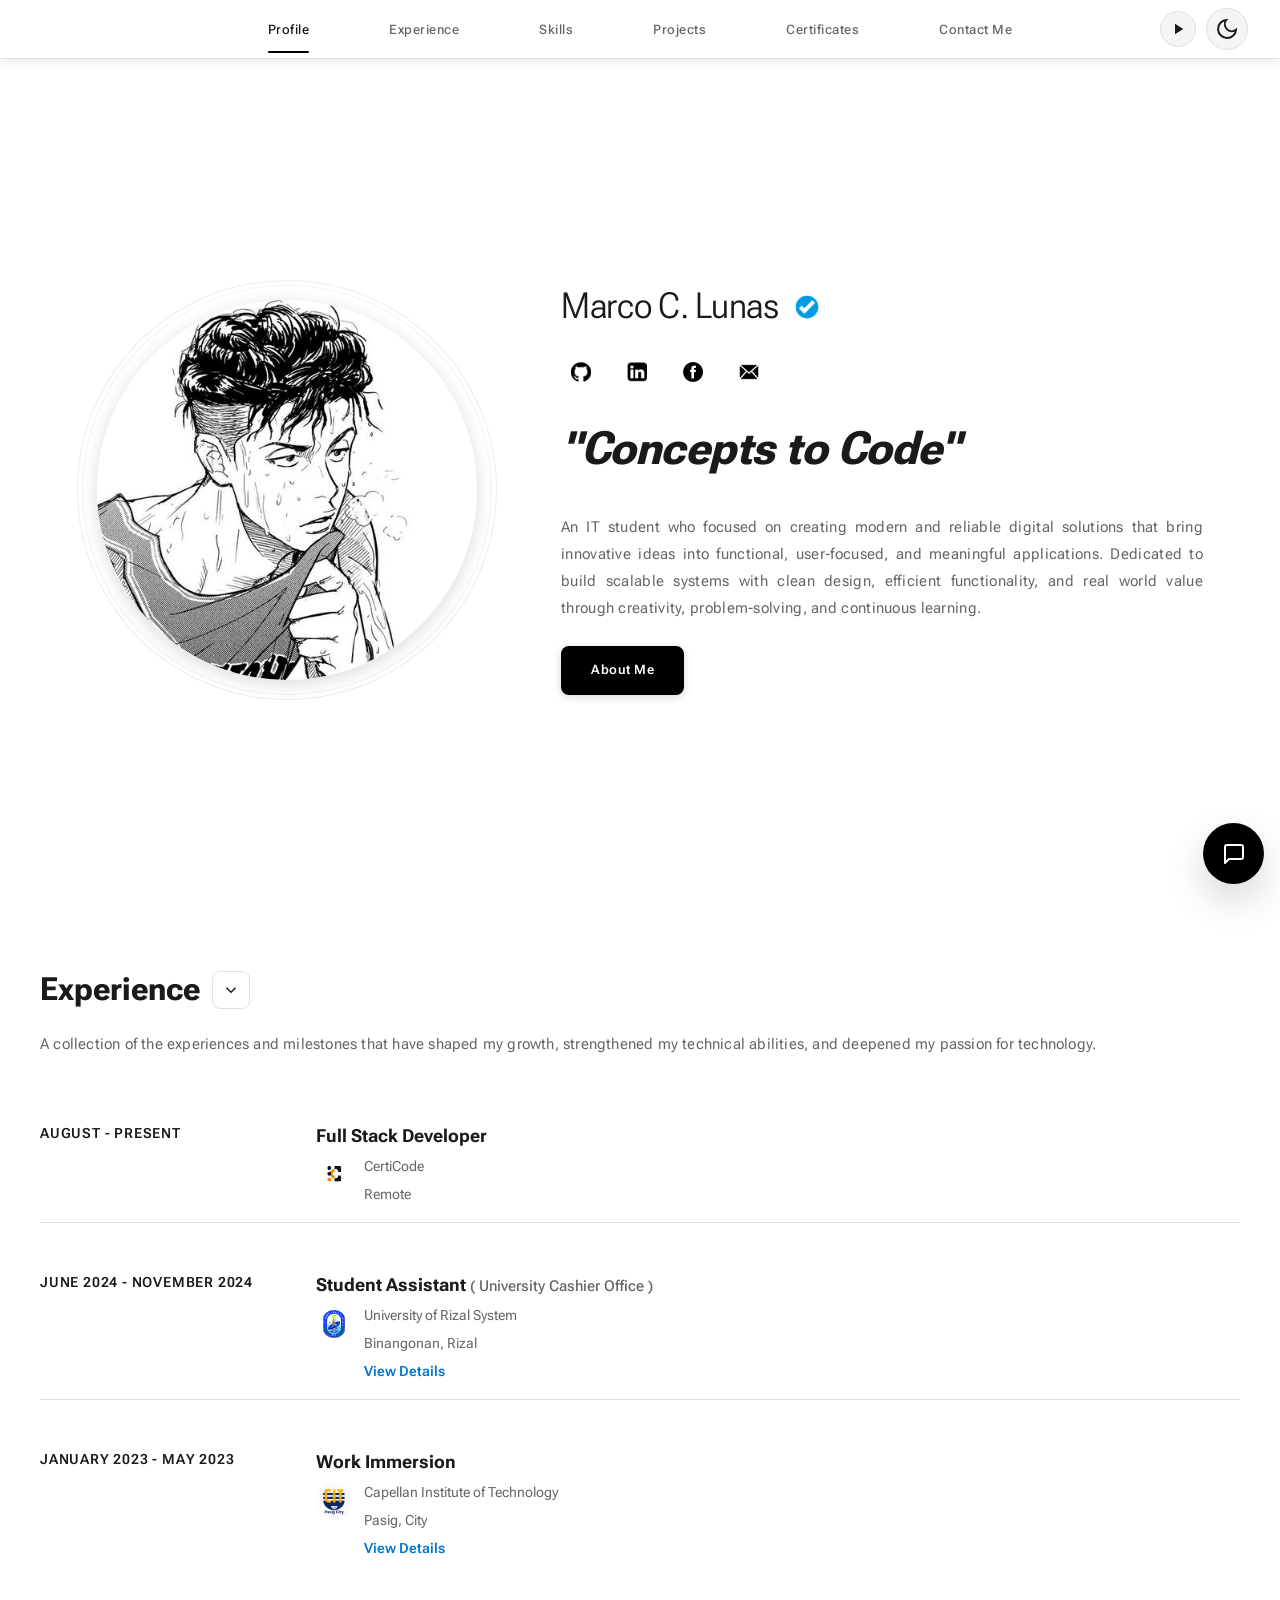
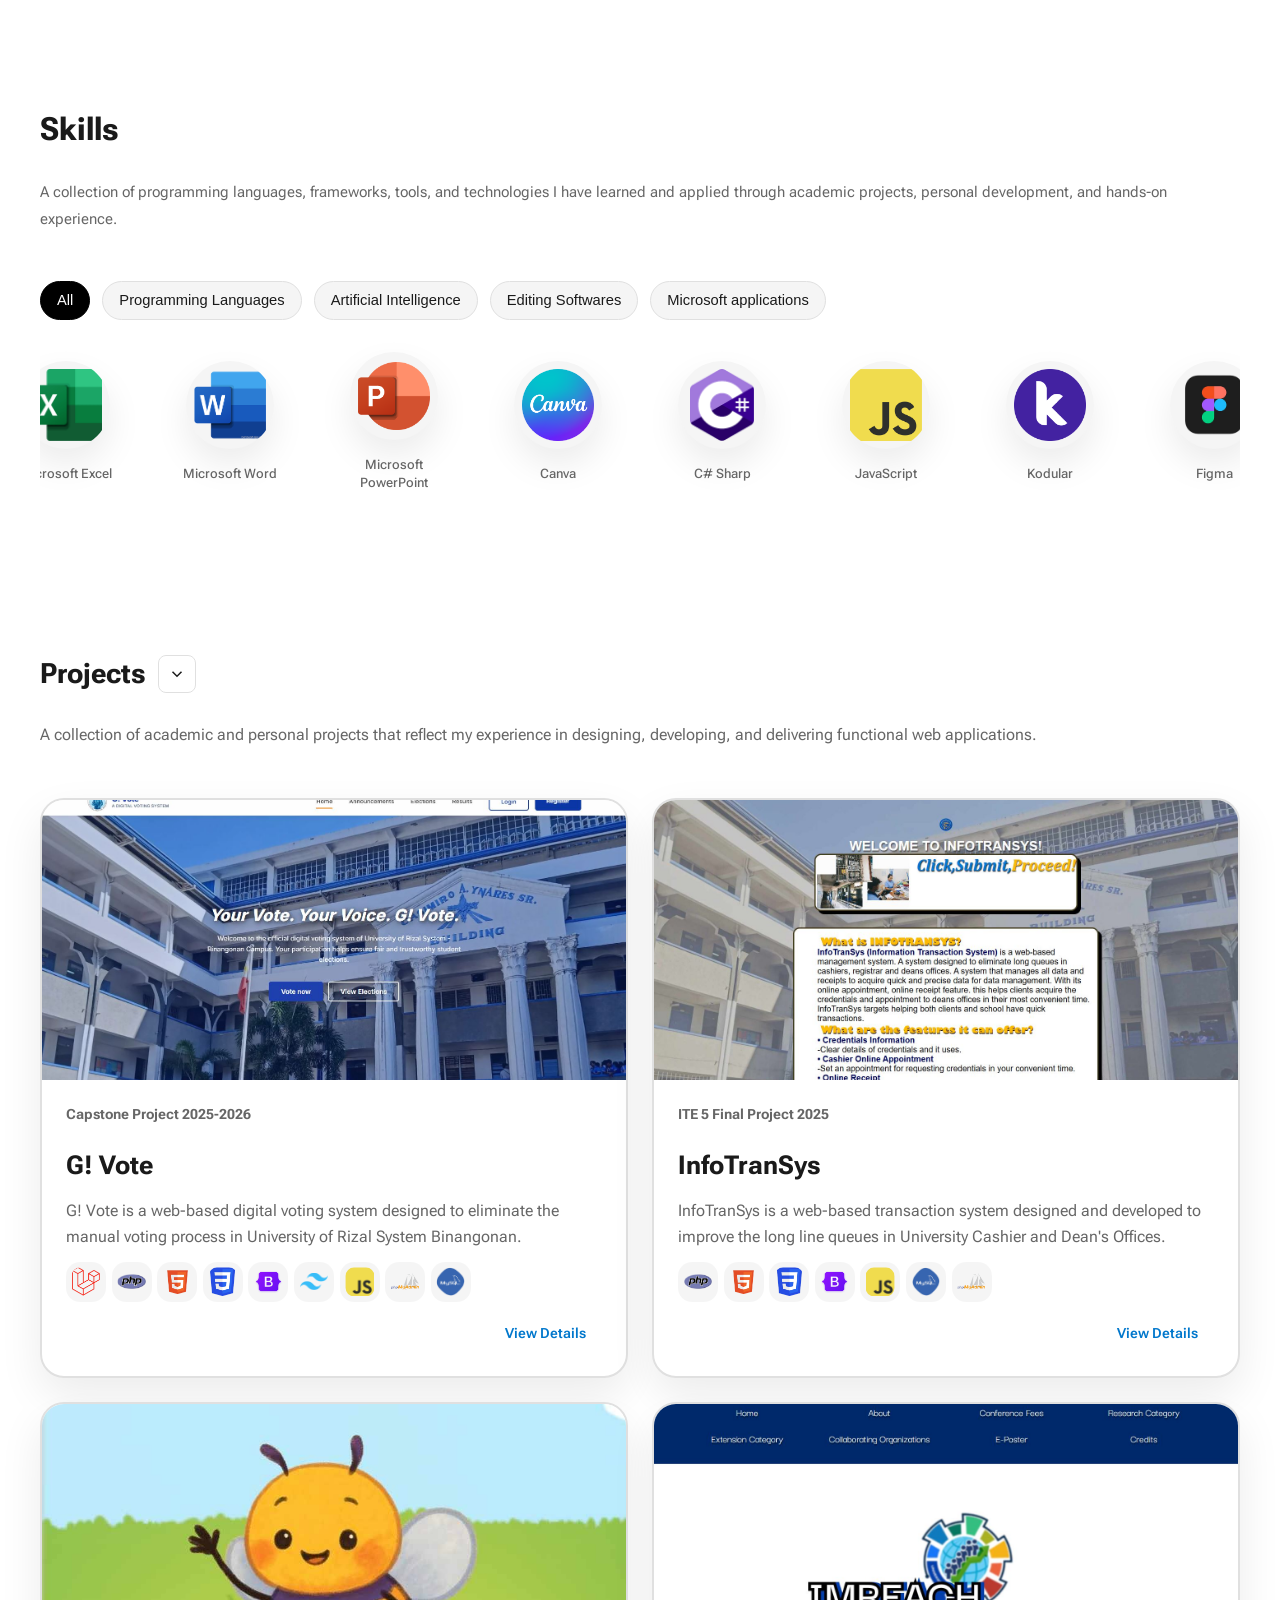
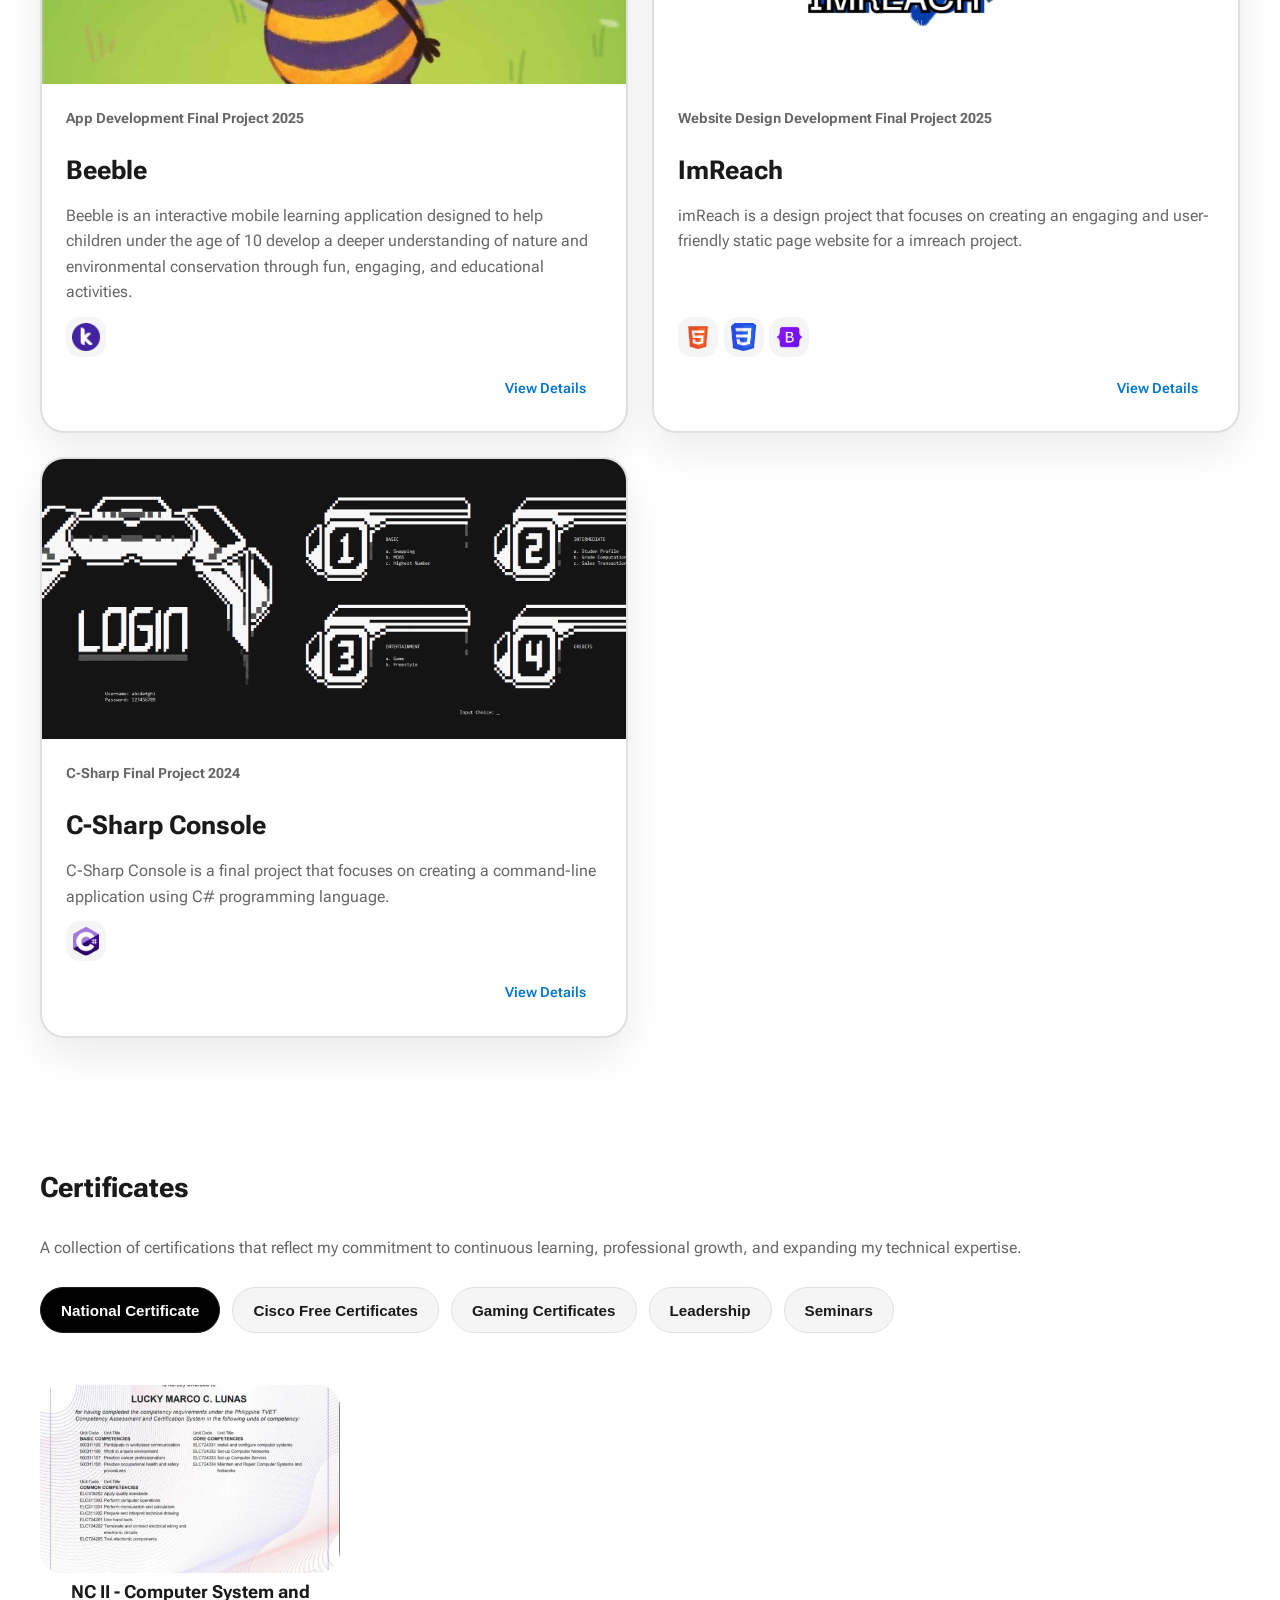
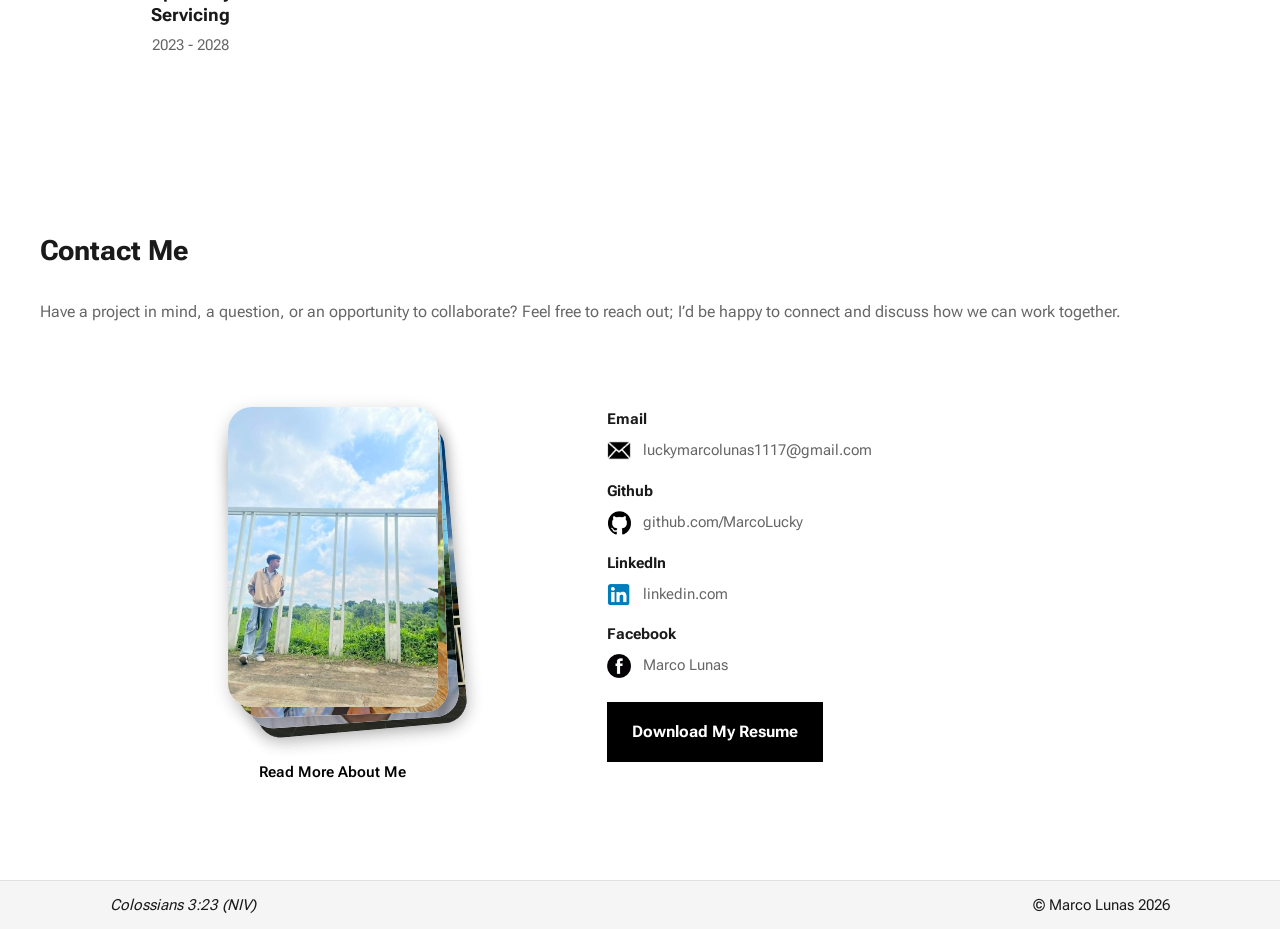
==== index.html @ a80adc3e "Merge branch 'main' of https://github.com/MarcoLucky/Marco_Portfolio "Chore Added CertiCode to Exper" ====
<!DOCTYPE html>
<html lang="en">
<head>
    <meta charset="UTF-8">
    <meta name="viewport" content="width=device-width, initial-scale=1.0">
    <title>Lucky Marco C. Lunas - Portfolio</title>
    <link rel="icon" href="images/picture.jpg">
    <link rel="preconnect" href="https://fonts.googleapis.com">
    <link rel="preconnect" href="https://fonts.gstatic.com" crossorigin>
    <link href="https://fonts.googleapis.com/css2?family=Roboto+Flex:opsz,wght@8..144,100;8..144,300;8..144,400;8..144,500;8..144,600;8..144,700&display=swap" rel="stylesheet">
    <link rel="stylesheet" href="css/style.css">
    <link rel="stylesheet" href="css/chatbot.css">
</head>
<body class="home-page">
    <!-- Header with Navigation -->
    <header class="header">
        <nav class="navbar">
            <div class="nav-wrapper">
                <button class="nav-toggle" type="button" aria-label="Toggle navigation" aria-expanded="false">
                    <span></span>
                    <span></span>
                    <span></span>
                </button>
                <ul class="nav-menu">
                    <li><a href="#profile" class="nav-link active">Profile</a></li>
                    <li><a href="#experience" class="nav-link">Experience</a></li>
                    <li><a href="#skills" class="nav-link">Skills</a></li>
                    <li><a href="#projects" class="nav-link">Projects</a></li>
                    <li><a href="#certificates" class="nav-link">Certificates</a></li>
                    <li><a href="#contact" class="nav-link">Contact Me</a></li>
                </ul>
                <button class="theme-toggle" type="button" aria-label="Toggle dark mode">
                    <span class="theme-icon moon-icon" aria-hidden="true">
                        <svg xmlns="http://www.w3.org/2000/svg" viewBox="0 0 24 24" fill="none" stroke="currentColor" stroke-width="2">
                            <path d="M21 12.79A9 9 0 1 1 11.21 3 7 7 0 0 0 21 12.79z"></path>
                        </svg>
                    </span>
                    <span class="theme-icon sun-icon" aria-hidden="true">
                        <svg xmlns="http://www.w3.org/2000/svg" viewBox="0 0 24 24" fill="none" stroke="currentColor" stroke-width="2">
                            <circle cx="12" cy="12" r="5"></circle>
                            <path d="M12 2v2"></path>
                            <path d="M12 20v2"></path>
                            <path d="M4.93 4.93l1.41 1.41"></path>
                            <path d="M17.66 17.66l1.41 1.41"></path>
                            <path d="M2 12h2"></path>
                            <path d="M20 12h2"></path>
                            <path d="M4.93 19.07l1.41-1.41"></path>
                            <path d="M17.66 6.34l1.41-1.41"></path>
                        </svg>
                    </span>
                </button>
            </div>
        </nav>
    </header>

    <!-- Main Content -->
    <main>
        <!-- Profile Section -->
        <section id="profile" class="profile-section active">
            <div class="profile-container">
                <!-- Profile Image -->
                <div class="profile-image-wrapper">
                    <img src="images/picture.jpg" alt="Lucky Marco C. Lunas" class="profile-image" loading="eager"
                         data-default="images/picture.jpg"
                         data-hover="images/picture_bnw.webp"
                         data-dark-default="images/dark_mode_picture1.jpg"
                         data-dark-hover="images/picture3.webp"
                         data-tooltip="picture_bnw.webp">
                </div>
                

                <!-- Profile Info -->
                <div class="profile-info">
                    <!-- Name with Badge -->
                    <div class="name-badge-wrapper">
                        <h1 class="profile-name">Marco C. Lunas</h1>
                        <img src="images/check_mark.png" alt="Verified" class="verified-badge">
                    </div>

                    <!-- Social Media Icons -->
                    <div class="social-links">
                        <a href="https://github.com/MarcoLucky" class="social-icon" title="GitHub">
                            <img src="images/Github.png" alt="GitHub" loading="lazy">
                        </a>
                        <a href="https://linkedin.com" class="social-icon" title="LinkedIn">
                            <img src="images/linked_in.png" alt="LinkedIn" loading="lazy">
                        </a>
                
                        <a href="https://www.facebook.com/lucky.lunas.3/" class="social-icon" title="Facebook">
                            <img src="images/facebook.png" alt="Facebook" loading="lazy">
                        </a>
                        <a href="https://mail.google.com/mail/?view=cm&fs=1&to=luckymarcolunas1117@gmail.com" target="_blank" rel="noopener noreferrer" class="social-icon" title="Email">
                            <img src="images/email.png" alt="Email" loading="lazy">
                        </a>
                    </div>

                    <!-- Tagline -->
                    <h2 class="profile-tagline">"Concepts to Code"</h2>

                    <!-- Bio -->
                    <p class="profile-bio">
                        An IT student who focused on creating modern and reliable digital solutions that bring innovative ideas into functional, user-focused, and meaningful applications. Dedicated to build scalable systems with clean design, efficient functionality, and real world value through creativity, problem-solving, and continuous learning.
                    </p>

                    <!-- About Me Button -->
                    <a href="#contact" class="resume-btn">About Me</a>
                </div>

                
            </div>
        </section>

        <!-- Experience Section -->
        <section id="experience" class="experience-section">
            <div class="section-container experience-container">
                <div class="experience-header">
                    <div style="display:flex;align-items:center;gap:12px;">
                        <h2 id="sectionTitle">Experience</h2>
                        <!-- Section switch dropdown (icon only) -->
                        <div class="section-switch">
                            <button id="sectionSwitchBtn" class="switch-button" aria-expanded="false" aria-haspopup="true" aria-controls="sectionSwitchMenu" aria-label="Switch section">
                                <svg class="switch-icon" width="18" height="18" viewBox="0 0 24 24" fill="none" stroke="currentColor" stroke-width="2" aria-hidden="true"><path d="M6 9l6 6 6-6"></path></svg>
                            </button>
                            <ul id="sectionSwitchMenu" class="switch-menu hidden" role="menu">
                                <li class="switch-option" role="menuitem" data-target="experience">Experience</li>
                               
                                <li class="switch-option" role="menuitem" data-target="education">Education</li>
                                 <li class="switch-option" role="menuitem" data-target="events">Events</li>
                            </ul>
                        </div>
                    </div>
                    <p id="sectionDescription">A collection of the experiences and milestones that have shaped my growth, strengthened my technical abilities, and deepened my passion for technology.</p>
                </div>

                <div class="experience-items">
                    <div class="experience-item">
                        <p class="experience-date">August - Present</p>
                        <div class="experience-details">
                            <h3 class="experience-role">Full Stack Developer</h3>
                                <div class="company-block">
                                    <img src="images/certicode.jpg" alt="University of Rizal System logo" class="experience-logo" loading="lazy">
                                    <div class="company-and-meta">
                                        <p class="experience-company">CertiCode</p>
                                        <div class="experience-meta-row">
                                            <p class="experience-location">Remote</p>
                                           
                                        </div>
                                    </div>
                                </div>
                        </div>
                    </div>

                    <div class="experience-item">
                        <p class="experience-date">June 2024 - November 2024</p>
                        <div class="experience-details">
                            <h3 class="experience-role">Student Assistant <span>( University Cashier Office )</span></h3>
                                <div class="company-block">
                                    <img src="images/urs.png" alt="University of Rizal System logo" class="experience-logo" loading="lazy">
                                    <div class="company-and-meta">
                                        <p class="experience-company">University of Rizal System</p>
                                        <div class="experience-meta-row">
                                            <p class="experience-location">Binangonan, Rizal</p>
                                            <a href="experience/experience-cashier.html" class="experience-action">View Details</a>
                                        </div>
                                    </div>
                                </div>
                        </div>
                    </div>

                    <div class="experience-item">
                        <p class="experience-date">January 2023 - May 2023</p>
                        <div class="experience-details">
                            <h3 class="experience-role">Work Immersion</h3>
                                <div class="company-block">
                                    <img src="images/capellan.png" alt="Capellan Institute of Technology logo" class="experience-logo" loading="lazy">
                                    <div class="company-and-meta">
                                        <p class="experience-company">Capellan Institute of Technology</p>
                                        <div class="experience-meta-row">
                                            <p class="experience-location">Pasig, City</p>
                                            <a href="experience/work_immersion.html" class="experience-action">View Details</a>
                                        </div>
                                    </div>
                                </div>
                        </div>
                    </div>
                </div>

                <!-- Events view (hidden by default) -->
                <div class="events-items hidden">
                    <div class="experience-item">
                        <p class="experience-date">June 2026</p>
                        <div class="experience-details">
                            <h3 class="experience-role">Startup QC Student Competition</h3>
                            <div class="company-block">
                                <img src="images/Events/Startup_QC/1.jfif" alt="Startup QC event" class="event-badge" loading="lazy">
                                <div class="company-and-meta">
                                    <p class="experience-company">Startup QC</p>
                                    <div class="experience-meta-row">
                                        <p class="experience-location">Quezon City</p>
                                        <a href="my_events/startup-qc.html" class="experience-action">View Details</a>
                                    </div>
                                </div>
                            </div>
                        </div>
                    </div>

                    <div class="experience-item">
                        <p class="experience-date">July 2026</p>
                        <div class="experience-details">
                            <h3 class="experience-role">eGov Ph Hackathon</h3>
                            <div class="company-block">
                                <img src="images/Events/Egov_Hackathon/1.jfif" alt="Egov Hackathon event" class="event-badge" loading="lazy">
                                <div class="company-and-meta">
                                    <p class="experience-company">eGov Ph & DICT</p>
                                    <div class="experience-meta-row">
                                        <p class="experience-location">Taguig City</p>
                                        <a href="my_events/egov-hackathon.html" class="experience-action">View Details</a>
                                    </div>
                                </div>
                            </div>
                        </div>
                    </div>
                </div>

                <!-- Education view (hidden by default) -->
                <div class="education-items hidden">
                    <div class="education-item">
                        <p class="education-date">2023 - PRESENT</p>
                        <div class="education-details">
                            <h3 class="education-degree">Bachelor of Science in Information Technology</h3>
                            <div class="company-block">
                                <img src="images/urs.png" alt="University of Rizal System logo" class="experience-logo" loading="lazy">
                                <div class="company-and-meta">
                                    <p class="education-school">University of Rizal System</p>
                                    <p class="education-location">Binangonan, Rizal</p>
                                </div>
                            </div>
                        </div>
                    </div>

                    <div class="education-item">
                        <p class="education-date">2020 - 2023</p>
                        <div class="education-details">
                            <h3 class="education-degree">Technical Vocational and Livelihood (ICT)</h3>
                            <div class="company-block">
                                <img src="images/san_lorenzo.png" alt="San Lorenzo Ruiz Senior High School logo" class="experience-logo" loading="lazy">
                                <div class="company-and-meta">
                                    <p class="education-school">San Lorenzo Ruiz Senior High School</p>
                                    <p class="education-location">Pasig, City</p>
                                </div>
                            </div>
                        </div>
                    </div>
                </div>
            </div>
        </section>

        <!-- Skills Section -->
        <section id="skills" class="skills-section">
            <div class="section-container">
                <div class="skills-header">
                    <h2>Skills</h2>
                    <p>A collection of programming languages, frameworks, tools, and technologies I have learned and applied through academic projects, personal development, and hands-on experience.</p>
                </div>

                <div class="skills-filter" role="toolbar" aria-label="Filter skills">
                    <button type="button" class="skill-filter-btn active" data-category="all">All</button>
                    <button type="button" class="skill-filter-btn" data-category="programming-languages">Programming Languages</button>
                    <button type="button" class="skill-filter-btn" data-category="artificial-intelligence">Artificial Intelligence</button>
                    <button type="button" class="skill-filter-btn" data-category="editing-softwares">Editing Softwares</button>
                    <button type="button" class="skill-filter-btn" data-category="microsoft-applications">Microsoft applications</button>
                </div>

                <div class="skills-carousel">
                    <div class="skills-track">
                        <div class="skills-grid">
                            <div class="skill-item" data-category="programming-languages">
                                <div class="skill-icon">
                                    <img src="images/skills/csharp.png" alt="C#" loading="lazy">
                                </div>
                                <p class="skill-name">C# Sharp</p>
                            </div>

                            <div class="skill-item" data-category="programming-languages">
                                <div class="skill-icon">
                                    <img src="images/skills/javascript.png" alt="JavaScript" loading="lazy">
                                </div>
                                <p class="skill-name">JavaScript</p>
                            </div>

                            <div class="skill-item" data-category="programming-languages">
                                <div class="skill-icon">
                                    <img src="images/skills/kodular.png" alt="Kodular" loading="lazy">
                                </div>
                                <p class="skill-name">Kodular</p>
                            </div>

                            <div class="skill-item" data-category="editing-softwares">
                                <div class="skill-icon">
                                    <img src="images/skills/figma.png" alt="Figma" loading="lazy">
                                </div>
                                <p class="skill-name">Figma</p>
                            </div>

                            <div class="skill-item" data-category="programming-languages">
                                <div class="skill-icon">
                                    <img src="images/skills/css.png" alt="CSS" loading="lazy">
                                </div>
                                <p class="skill-name">CSS</p>
                            </div>

                            <div class="skill-item" data-category="programming-languages">
                                <div class="skill-icon">
                                    <img src="images/skills/html.png" alt="HTML" loading="lazy">
                                </div>
                                <p class="skill-name">HTML</p>
                            </div>

                            <div class="skill-item" data-category="editing-softwares">
                                <div class="skill-icon">
                                    <img src="images/skills/DaVinci_Resolve.png" alt="DaVinci Resolve" loading="lazy">
                                </div>
                                <p class="skill-name">DaVinci Resolve</p>
                            </div>

                            <div class="skill-item" data-category="editing-softwares">
                                <div class="skill-icon">
                                    <img src="images/skills/alightmotion.png" alt="Alight Motion" loading="lazy">
                                </div>
                                <p class="skill-name">Alight Motion</p>
                            </div>

                            <div class="skill-item" data-category="programming-languages">
                                <div class="skill-icon">
                                    <img src="images/skills/laravel.png" alt="Laravel" loading="lazy">
                                </div>
                                <p class="skill-name">Laravel</p>
                            </div>

                            <div class="skill-item" data-category="programming-languages">
                                <div class="skill-icon">
                                    <img src="images/skills/MIT_App_Inventor.png" alt="MIT App Inventor" loading="lazy">
                                </div>
                                <p class="skill-name">MIT App Inventor</p>
                            </div>

                            <div class="skill-item" data-category="editing-softwares">
                                <div class="skill-icon">
                                    <img src="images/skills/capcut.png" alt="CapCut" loading="lazy">
                                </div>
                                <p class="skill-name">CapCut</p>
                            </div>
                            <div class="skill-item" data-category="programming-languages">
                                <div class="skill-icon">
                                    <img src="images/skills/php.png" alt="PHP" loading="lazy">
                                </div>
                                <p class="skill-name">PHP</p>
                            </div>
                            <div class="skill-item" data-category="programming-languages">
                                <div class="skill-icon">
                                    <img src="images/skills/php_my_admin.png" alt="phpMyAdmin" loading="lazy">
                                </div>
                                <p class="skill-name">phpMyAdmin</p>
                            </div>
                            <div class="skill-item" data-category="programming-languages">
                                <div class="skill-icon">
                                    <img src="images/skills/mysql.png" alt="MySql" loading="lazy">
                                </div>
                                <p class="skill-name">MySql</p>
                            </div>
                            <div class="skill-item" data-category="programming-languages">
                                <div class="skill-icon">
                                    <img src="images/skills/tailwind.webp" alt="Tailwind CSS" loading="lazy">
                                </div>
                                <p class="skill-name">Tailwind CSS</p>
                            </div>
                            <div class="skill-item" data-category="programming-languages">
                                <div class="skill-icon">
                                    <img src="images/skills/bootstrap.png" alt="Bootstrap" loading="lazy">
                                </div>
                                <p class="skill-name">Bootstrap</p>
                            </div>
                            <div class="skill-item" data-category="artificial-intelligence">
                                <div class="skill-icon">
                                    <img src="images/skills/claude.png" alt="Claude AI" loading="lazy">
                                </div>
                                <p class="skill-name">Claude Ai</p>
                            </div>
                            <div class="skill-item" data-category="artificial-intelligence">
                                <div class="skill-icon">
                                    <img src="images/skills/gpt.webp" alt="GPT AI" loading="lazy">
                                </div>
                                <p class="skill-name">GPT Ai</p>
                            </div>
                            <div class="skill-item" data-category="artificial-intelligence">
                                <div class="skill-icon">
                                    <img src="images/skills/gemini.png" alt="Gemini AI" loading="lazy">
                                </div>
                                <p class="skill-name">Gemini Ai</p>
                            </div>
                            <div class="skill-item" data-category="microsoft-applications">
                                <div class="skill-icon">
                                    <img src="images/skills/excel.webp" alt="Microsoft Excel" loading="lazy">
                                </div>
                                <p class="skill-name">Microsoft Excel</p>
                            </div>
                            <div class="skill-item" data-category="microsoft-applications">
                                <div class="skill-icon">
                                    <img src="images/skills/word.webp" alt="Microsoft Word" loading="lazy">
                                </div>
                                <p class="skill-name">Microsoft Word</p>
                            </div>
                            <div class="skill-item" data-category="microsoft-applications">
                                <div class="skill-icon">
                                    <img src="images/skills/ppt.webp" alt="Microsoft PowerPoint" loading="lazy">
                                </div>
                                <p class="skill-name">Microsoft PowerPoint</p>
                            </div>
                            <div class="skill-item" data-category="editing-softwares">
                                <div class="skill-icon">
                                    <img src="images/skills/canva.png" alt="Canva" loading="lazy">
                                </div>
                                <p class="skill-name">Canva</p>
                            </div>
                        </div>
                    </div>
                </div>
            </div>

            
        </section>

        <!-- Projects Section -->
        <section id="projects" class="projects-section">
            <div class="section-container">
                <div class="projects-header">
                    <div style="display:flex; align-items:baseline; gap:12px;">
                        <h2 id="projectsSectionTitle">Projects</h2>
                        <div class="section-switch">
                            <button id="projectsSectionSwitchBtn" class="switch-button" aria-expanded="false" aria-haspopup="true" aria-controls="projectsSectionSwitchMenu" aria-label="Switch view">
                                <svg class="switch-icon" width="18" height="18" viewBox="0 0 24 24" fill="none" stroke="currentColor" stroke-width="2" aria-hidden="true"><path d="M6 9l6 6 6-6"></path></svg>
                            </button>
                            <ul id="projectsSectionSwitchMenu" class="switch-menu hidden" role="menu">
                                <li class="switch-option" role="menuitem" data-target="projects">Projects</li>
                                <li class="switch-option" role="menuitem" data-target="uiux">UI/UX Designs</li>
                            </ul>
                        </div>
                    </div>
                    <p id="projectsSectionDescription" class="projects-intro">A collection of academic and personal projects that reflect my experience in designing, developing, and delivering functional web applications.</p>
                </div>
                <div class="projects-grid">
                    <article class="project-card">
                        <div class="project-card__image">
                            <img src="images/gvote/Home.JPG" alt="G! Vote project screenshot" loading="lazy">
                        </div>
                        <div class="project-card__body">
                            <div class="project-card__meta">
                                <span class="project-badge">Capstone Project 2025-2026</span>
                            </div>
                            <h3>G! Vote</h3>
                            <p>G! Vote is a web-based digital voting system designed to eliminate the manual voting process in University of Rizal System Binangonan.</p>
                            <div class="project-card__icons">
                                <img src="images/skills/laravel.png" alt="Laravel" loading="lazy">
                                <img src="images/skills/php.png" alt="PHP" loading="lazy">
                                <img src="images/skills/html.png" alt="HTML" loading="lazy">
                                <img src="images/skills/css.png" alt="CSS" loading="lazy">
                                <img src="images/skills/bootstrap.png" alt="Bootstrap" loading="lazy">
                                <img src="images/skills/tailwind.webp" alt="Tailwind" loading="lazy">
                                <img src="images/skills/javascript.png" alt="JavaScript" loading="lazy">
                                <img src="images/skills/php_my_admin.png" alt="phpMyAdmin" loading="lazy">
                                  <img src="images/skills/mysql.png" alt="MySql" loading="lazy">
                            </div>
                            <a class="project-action" href="projects/gvote.html">View Details</a>
                        </div>
                    </article>
                    <article class="project-card">
                        <div class="project-card__image">
                            <img src="images/infotransys/UI.JPG" alt="InfoTranSys project screenshot" loading="lazy">
                        </div>
                        <div class="project-card__body">
                            <div class="project-card__meta">
                                <span class="project-badge">ITE 5 Final Project 2025</span>
                            </div>
                            <h3>InfoTranSys</h3>
                            <p>InfoTranSys is a web-based transaction system designed and developed to improve the long line queues in University Cashier and Dean's Offices.</p>
                            <div class="project-card__icons">
                                <img src="images/skills/php.png" alt="PHP" loading="lazy">
                                <img src="images/skills/html.png" alt="HTML" loading="lazy">
                                <img src="images/skills/css.png" alt="CSS" loading="lazy">
                                <img src="images/skills/bootstrap.png" alt="Bootstrap" loading="lazy">
                                <img src="images/skills/javascript.png" alt="JavaScript" loading="lazy">
                                  <img src="images/skills/mysql.png" alt="MySql" loading="lazy">  <img src="images/skills/php_my_admin.png" alt="phpMyAdmin" loading="lazy">
                            </div>
                            <a class="project-action" href="projects/infotransys.html">View Details</a>
                        </div>
                    </article>
                    <article class="project-card">
                        <div class="project-card__image">
                            <img src="images/beeble/1.jpg" alt="Beeble project screenshot" loading="lazy">
                        </div>
                        <div class="project-card__body">
                            <div class="project-card__meta">
                                <span class="project-badge">App Development Final Project 2025</span>
                            </div>
                            <h3>Beeble</h3>
                            <p>Beeble is an interactive mobile learning application designed to help children under the age of 10 develop a deeper understanding of nature and environmental conservation through fun, engaging, and educational activities.</p>
                            <div class="project-card__icons">
                                <img src="images/skills/kodular.png" alt="Kodular" loading="lazy">
                               
                            </div>
                            <a class="project-action" href="projects/beeble.html">View Details</a>
                        </div>
                    </article>
                    <article class="project-card">
                        <div class="project-card__image">
                            <img src="images/imreach/1.JPG" alt="ImReach project screenshot" loading="lazy">
                        </div>
                        <div class="project-card__body">
                            <div class="project-card__meta">
                                <span class="project-badge">Website Design Development Final Project 2025</span>
                            </div>
                            <h3>ImReach</h3>
                            <p>imReach is a design project that focuses on creating an engaging and user-friendly static page website for a imreach project.</p>
                            <div class="project-card__icons">
                                <img src="images/skills/html.png" alt="HTML" loading="lazy">
                                <img src="images/skills/css.png" alt="CSS" loading="lazy">
                                <img src="images/skills/bootstrap.png" alt="Bootstrap" loading="lazy">
                            </div>
                            <a class="project-action" href="projects/imreach.html">View Details</a>
                        </div>
                    </article>
                    <article class="project-card">
                        <div class="project-card__image">
                            <img src="images/c_console/1.png" alt="C-Sharp Console project screenshot" loading="lazy">
                        </div>
                        <div class="project-card__body">
                            <div class="project-card__meta">
                                <span class="project-badge">C-Sharp Final Project 2024</span>
                            </div>
                            <h3>C-Sharp Console</h3>
                            <p>C-Sharp Console is a final project that focuses on creating a command-line application using C# programming language.</p>
                            <div class="project-card__icons">
                                <img src="images/skills/csharp.png" alt="C#" loading="lazy">
                            </div>
                            <a class="project-action" href="projects/csharp-console.html">View Details</a>
                        </div>
                    </article>
                </div>
                <div class="uiux-grid hidden">
                    <article class="project-card">
                        <div class="project-card__image">
                            <img src="images/UIUX/Gvote/1.JPG" alt="Gvote UI/UX design screenshot" loading="lazy">
                        </div>
                        <div class="project-card__body">
                            <div class="project-card__meta">
                                <span class="project-badge">UI/UX Design</span>
                            </div>
                            <h3>Gvote</h3>
                            <p>Gvote is a voting platform UI/UX concept with a modern design, intuitive navigation, and responsive layout for seamless user engagement.</p>
                            <div class="project-card__icons">
                                <img src="images/skills/figma.png" alt="Figma" loading="lazy">
                                
                            </div>
                            <a class="project-action" href="UI/UXdesigns/gvote.html">View Details</a>
                        </div>
                    </article>
                    <article class="project-card">
                        <div class="project-card__image">
                            <img src="images/UIUX/Beeble/1.JPG" alt="Beeble UI/UX design screenshot" loading="lazy">
                        </div>
                        <div class="project-card__body">
                            <div class="project-card__meta">
                                <span class="project-badge">UI/UX Design</span>
                            </div>
                            <h3>Beeble</h3>
                            <p>Beeble is a mobile UI/UX design concept for a learning app that engages children through environmental trivia, playful interactions, and colorful visuals.</p>
                            <div class="project-card__icons">
                                <img src="images/skills/figma.png" alt="Figma" loading="lazy">
                              
                            </div>
                            <a class="project-action" href="UI/UXdesigns/beeble.html">View Details</a>
                        </div>
                    </article>
                    <article class="project-card">
                        <div class="project-card__image">
                            <img src="images/UIUX/Dueit/1.JPG" alt="Due It UI/UX design screenshot" loading="lazy">
                        </div>
                        <div class="project-card__body">
                            <div class="project-card__meta">
                                <span class="project-badge">UI/UX Design</span>
                            </div>
                            <h3>Due It</h3>
                            <p>Due It is a task management UI/UX concept with a clean layout, clear action hierarchy, and user-friendly mobile screens for productivity workflows.</p>
                            <div class="project-card__icons">
                                <img src="images/skills/figma.png" alt="Figma" loading="lazy">
                                
                            </div>
                            <a class="project-action" href="UI/UXdesigns/dueit.html">View Details</a>
                        </div>
                    </article>
                    
                </div>
            </div>
        </section>

        <!-- Certificates Section -->
        <section id="certificates" class="certificates-section">
            <div class="section-container">
                <div class="certificates-header">
                    <div>
                        <h2>Certificates</h2>
                        <p class="section-description">A collection of certifications that reflect my commitment to continuous learning, professional growth, and expanding my technical expertise.</p>
                    </div>
                    <div class="certificates-tabs" role="tablist" aria-label="Certificate categories">
                        <button type="button" class="certificates-tab active" data-category="national">National Certificate</button>
                        <button type="button" class="certificates-tab" data-category="cisco">Cisco Free Certificates</button>
                        <button type="button" class="certificates-tab" data-category="gaming">Gaming Certificates</button>
                        <button type="button" class="certificates-tab" data-category="leadership">Leadership</button>
                        <button type="button" class="certificates-tab" data-category="seminars">Seminars</button>
                    </div>
                </div>

                <div class="certificates-list">
                    <article class="certificate-item" data-category="national">
                        <div class="certificate-item__image">
                            <img src="images/certificates/national%20certificate/CSS.jfif" alt="NC II Computer System and Servicing certificate">
                        </div>
                        <div class="certificate-item__text">
                            <h3>NC II - Computer System and Servicing</h3>
                            <span>2023 - 2028</span>
                        </div>
                    </article>

                    <article class="certificate-item" data-category="cisco">
                        <div class="certificate-item__image certificate-item__image--placeholder">
                            <img src="images/certificates/cisco_free_certificates/1.JPG" alt="Introduction to Cybersecurity certificate">   
                        </div>
                        <div class="certificate-item__text">
                            <h3>Introduction to Cybersecurity</h3>
                            <span>PDF Certificate</span>
                        </div>
                    </article>

                    <article class="certificate-item" data-category="gaming">
                        <div class="certificate-item__image">
                            <img src="images/certificates/GamingCertificates/CODM_Certificate.png" alt="Certificate of achievement for CODM tournament">
                        </div>
                        <div class="certificate-item__text">
                            <h3>Call of Duty Mobile Certificate</h3>
                            <span>Digital Giants Esports Club</span>
                        </div>
                    </article>

                    <article class="certificate-item" data-category="leadership">
                        <div class="certificate-item__image">
                            <img src="images/certificates/Leadership/ITSL_Leadership.JPG" alt="Certificate of Leadership">
                        </div>
                        <div class="certificate-item__text">
                            <h3>ITSL Deputy Officer - Certificate of Leadership</h3>
                            <span>May 8, 2025</span>
                        </div>
                    </article>

                    <article class="certificate-item" data-category="seminars">
                        <div class="certificate-item__image">
                            <img src="images/certificates/seminars/Lucky%20Marco%20C.%20Lunas_ALIVE_Participation_Certificate_page-0001.jpg" alt="ALIVE alumni link-in virtual engagement certificate">
                        </div>
                        <div class="certificate-item__text">
                            <h3>ALIVE: Alumni Link-In Virtual Engagement</h3>
                            <span>March 14, 2025</span>
                        </div>
                    </article>

                    <article class="certificate-item" data-category="seminars">
                        <div class="certificate-item__image">
                            <img src="images/certificates/seminars/Lucky%20Marco%20C.%20Lunas_Code-Smarter_Not-Harder_withBossROD_ITSL2425_Webinar_page-0001.jpg" alt="Code Smarter, Not Harder webinar certificate">
                        </div>
                        <div class="certificate-item__text">
                            <h3>Code Smarter, Not Harder</h3>
                            <span>February 1, 2025</span>
                        </div>
                    </article>

                    <article class="certificate-item" data-category="seminars">
                        <div class="certificate-item__image">
                            <img src="images/certificates/seminars/Lucky%20Marco%20C.%20Lunas_CtrlAltLeadSeminar_ITSLxISSL_Seminar_page-0001.jpg" alt="Ctrl+Alt+Lead seminar certificate">
                        </div>
                        <div class="certificate-item__text">
                            <h3>Ctrl+Alt+Lead Seminar</h3>
                            <span>March 11, 2025</span>
                        </div>
                    </article>

                    <article class="certificate-item" data-category="seminars">
                        <div class="certificate-item__image">
                            <img src="images/certificates/seminars/LUCKY%20MARCO%20C.LUNAS%20Certificate%20of%20Attendance%20(1)_page-0001.jpg" alt="Rizal ICT Conference attendance certificate">
                        </div>
                        <div class="certificate-item__text">
                            <h3>Rizal ICT Conference Attendance</h3>
                            <span>April 25, 2024</span>
                        </div>
                    </article>
                    <article class="certificate-item" data-category="seminars">
                        <div class="certificate-item__image">
                            <img src="images/certificates/seminars/Work Smarter Not Harder.JPG" alt="Rizal ICT Conference attendance certificate">
                        </div>
                        <div class="certificate-item__text">
                            <h3>Rizal ICT Conference Attendance</h3>
                            <span>September 19, 2025</span>
                        </div>
                    </article>
                </div>
            </div>
        </section>

        <!-- Contact Section -->
        <section id="contact" class="contact-section">
            <div class="section-container">
                <h2>Contact Me</h2>
                <p class="section-description">Have a project in mind, a question, or an opportunity to collaborate? Feel free to reach out; I’d be happy to connect and discuss how we can work together.</p>
                <div class="contact-content">
                    <div class="contact-layout">
                        <div class="contact-visual">
                            <div class="photo-stack" role="button" tabindex="0" aria-label="Photo stack carousel"></div>
                            <a href="about_me/about_me.html" class="photo-stack-hint">Read More About Me</a>
                        </div>

                        <div class="contact-details">
                            <div class="contact-info contact-info--stacked">
                                <div class="info-row">
                                    <span class="info-label">Email</span>
                                    <a class="info-detail" href="https://mail.google.com/mail/?view=cm&fs=1&to=luckymarcolunas1117@gmail.com" target="_blank" rel="noopener noreferrer">
                                        <img src="images/email.png" alt="Email icon">
                                        <span>luckymarcolunas1117@gmail.com</span>
                                    </a>
                                </div>
                                <div class="info-row">
                                    <span class="info-label">Github</span>
                                    <a class="info-detail" href="https://github.com/MarcoLucky" target="_blank" rel="noopener noreferrer">
                                        <img src="images/Github.png" alt="GitHub icon">
                                        <span>github.com/MarcoLucky</span>
                                    </a>
                                </div>
                                <div class="info-row">
                                    <span class="info-label">LinkedIn</span>
                                    <a class="info-detail" href="https://linkedin.com" target="_blank" rel="noopener noreferrer">
                                        <img src="images/skills/linkedin.png" alt="LinkedIn icon">
                                        <span>linkedin.com</span>
                                    </a>
                                </div>
                                <div class="info-row">
                                    <span class="info-label">Facebook</span>
                                    <a class="info-detail" href="https://www.facebook.com/lucky.lunas.3/" target="_blank" rel="noopener noreferrer">
                                        <img src="images/facebook.png" alt="Facebook icon">
                                        <span>Marco Lunas</span>
                                    </a>
                                </div>
                            </div>

                            <div class="contact-actions">
                                <a class="contact-cta" href="resume/Lunas, Lucky Marco(Resume).pdf" download="Lucky Marco Lunas Resume.pdf">Download My Resume</a>
                            </div>
                        </div>
                    </div>
                </div>
            </div>
        </section>
    </main>

    <footer class="site-footer" role="contentinfo">
        <div class="footer-inner">
            <a href="https://www.biblegateway.com/passage/?search=Colossians+3%3A23&version=NIV" target="_blank" rel="noopener noreferrer" class="footer-link footer-left">Colossians 3:23 (NIV)</a>
            <a href="https://freevisitorcounters.com/en/home/stats/id/1608854" target="_blank" rel="noopener noreferrer" class="footer-link footer-right">© Marco Lunas 2026</a>
        </div>
    </footer>

    <!-- Moved skill modal to document root to avoid stacking context issues -->
    <div id="skillModal" class="skill-modal hidden" aria-hidden="true">
        <div class="skill-modal__backdrop"></div>
        <div class="skill-modal__content" role="dialog" aria-modal="true" aria-labelledby="skillModalTitle">
            <button type="button" class="skill-modal__close" aria-label="Close skill details">×</button>
            <div class="skill-modal__image">
                <img src="" alt="" loading="lazy">
            </div>
            <div class="skill-modal__body">
                <h3 id="skillModalTitle"></h3>
                <p class="skill-modal__subtitle">How I Can Utilize this</p>
                <div class="skill-modal__description"></div>
            </div>
        </div>
    </div>

    <div class="lucky-chatbot" aria-live="polite">

        <div class="lucky-chatbot__window" role="dialog" aria-label="Lucky AI chatbot">
                <div class="lucky-chatbot__header">
                    <div class="lucky-chatbot__identity">
                        <div class="lucky-chatbot__avatar">
                            <img src="images/mypicture.png" alt="Marco AI avatar" class="lucky-chatbot__avatar-img">
                        </div>
                        <div class="lucky-chatbot__title-block">
                            <div class="lucky-chatbot__title">Marco AI</div>
                            <div class="lucky-chatbot__subtitle">Ask me anything about Marco.</div>
                        </div>
                    </div>
                    <button class="lucky-chatbot__clear" type="button">Clear</button>
                </div>

            <div class="lucky-chatbot__messages"></div>

            <div class="lucky-chatbot__suggestions">
                <button class="lucky-chatbot__chip" type="button" data-prompt="Tell me about yourself">Tell me about yourself</button>
                <button class="lucky-chatbot__chip" type="button" data-prompt="What are your skills?">What are your skills?</button>
                <button class="lucky-chatbot__chip" type="button" data-prompt="Show your projects">Show your projects</button>
                <button class="lucky-chatbot__chip" type="button" data-prompt="Education">Education</button>
                <button class="lucky-chatbot__chip" type="button" data-prompt="Experience">Experience</button>
                <button class="lucky-chatbot__chip" type="button" data-prompt="What are you learning?">What are you learning?</button>
                <button class="lucky-chatbot__chip" type="button" data-prompt="What is your goal?">What is your goal?</button>
                <button class="lucky-chatbot__chip" type="button" data-prompt="Contact information">Contact information</button>
                <button class="lucky-chatbot__chip" type="button" data-prompt="Download resume">Download resume</button>
            </div>

            <div class="lucky-chatbot__composer">
                <input class="lucky-chatbot__input" type="text" placeholder="Ask Marco AI..." aria-label="Ask Marco AI" />
                <button class="lucky-chatbot__send" type="button" aria-label="Send message">
                    <svg viewBox="0 0 24 24" fill="none" stroke="currentColor" stroke-width="2" stroke-linecap="round" stroke-linejoin="round">
                        <path d="M22 2L11 13"></path>
                        <path d="M22 2L15 22L11 13L2 9L22 2Z"></path>
                    </svg>
                </button>
            </div>
        </div>

        <button class="lucky-chatbot__toggle" type="button" aria-label="Open Lucky AI chatbot">
            <svg viewBox="0 0 24 24" fill="none" stroke="currentColor" stroke-width="2" stroke-linecap="round" stroke-linejoin="round">
                <path d="M21 15a2 2 0 0 1-2 2H7l-4 4V5a2 2 0 0 1 2-2h14a2 2 0 0 1 2 2z"></path>
            </svg>
        </button>
    </div>

    <script src="js/script.js"></script>
    <script src="js/chatbot.js"></script>
</body>
</html>
---- css/style.css ----
/* ============================================
   CSS VARIABLES & ROOT STYLES
   ============================================ */
:root {
    /* Colors */
    --bg-primary: #ffffff;
    --bg-secondary: #f5f5f5;
    --text-primary: #1a1a1a;
    --text-secondary: #666666;
    --accent-color: #000000;
    --border-color: #e0e0e0;
    --shadow-light: 0 2px 10px rgba(0, 0, 0, 0.1);
    --shadow-medium: 0 4px 18px rgba(0, 0, 0, 0.14);
    --shadow-hover: 0 10px 28px rgba(0, 0, 0, 0.18);
    --profile-ring-color: rgba(0, 0, 0, 0.24);
    --profile-ring-color-strong: rgba(0, 0, 0, 0.45);
    --profile-ring-glow: rgba(0, 0, 0, 0.12);
    --profile-pulse-color: rgba(0, 0, 0, 0.18);

    /* Spacing */
    --spacing-xs: 4px;
    --spacing-sm: 8px;
    --spacing-md: 16px;
    --spacing-lg: 24px;
    --spacing-xl: 32px;
    --spacing-2xl: 48px;
    --spacing-3xl: 64px;

    /* Border Radius */
    --radius-sm: 4px;
    --radius-md: 8px;
    --radius-lg: 12px;
    --radius-full: 50%;

    /* Transitions */
    --transition-fast: 150ms ease-in-out;
    --transition-standard: 300ms ease-in-out;
    --transition-slow: 500ms ease-in-out;

    /* Responsive sizing */
    --container-padding-inline: clamp(1rem, 3vw, 2rem);
    --section-padding-inline: clamp(0.75rem, 2.5vw, 1.25rem);
    --profile-image-tablet-size: clamp(140px, 44vw, 170px);
    --profile-image-mobile-size: clamp(110px, 34vw, 140px);
}

/* Dark Mode */
body.dark-mode {
    --bg-primary: #1a1a1a;
    --bg-secondary: #2d2d2d;
    --text-primary: #ffffff;
    --text-secondary: #b0b0b0;
    --accent-color: #ffffff;
    --border-color: #404040;
    --shadow-light: 0 2px 8px rgba(0, 0, 0, 0.22);
    --shadow-medium: 0 4px 16px rgba(0, 0, 0, 0.28);
    --shadow-hover: 0 8px 24px rgba(0, 0, 0, 0.32);
    --profile-ring-color: rgba(0, 0, 0, 0.16);
    --profile-ring-color-strong: rgba(0, 0, 0, 0.25);
    --profile-ring-glow: rgba(0, 0, 0, 0.08);
    --profile-pulse-color: rgba(0, 0, 0, 0.12);
}

/* ============================================
   GLOBAL STYLES
   ============================================ */
* {
    margin: 0;
    padding: 0;
    box-sizing: border-box;
}

html {
    scroll-behavior: smooth;
    overflow-x: hidden;
    min-width: 0;
}

body {
    font-family: 'Roboto Flex', sans-serif;
    background-color: var(--bg-primary);
    color: var(--text-primary);
    transition: background-color var(--transition-standard),
                color var(--transition-standard);
    line-height: 1.6;
    overflow-x: hidden;
}

/* ============================================
   HEADER & NAVIGATION
   ============================================ */
.header {
    position: fixed;
    top: 0;
    left: 0;
    right: 0;
    width: 100%;
    background-color: var(--bg-primary);
    border-bottom: 1px solid var(--border-color);
    box-shadow: var(--shadow-light);
    z-index: 100;
    transition: all var(--transition-standard);
}

main {
    padding-top: calc(4rem + var(--spacing-md));
}

.navbar {
    max-width: 1400px;
    margin: 0 auto;
    padding: var(--spacing-md) var(--spacing-lg);
}

.nav-wrapper {
    display: flex;
    justify-content: center;
    align-items: center;
    gap: var(--spacing-3xl);
    position: relative;
}

/* Ensure theme-toggle sits within nav and remains visible on small screens */
.nav-wrapper .theme-toggle {
    display: inline-flex;
}

/* On mobile, show nav-toggle (hamburger) but keep theme-toggle visible outside hamburger */
@media (max-width: 768px) {
    .nav-wrapper {
        gap: 12px;
        justify-content: space-between;
    }

    .nav-menu {
        display: none; /* keep existing hamburger behavior */
    }

    .nav-toggle {
        display: inline-flex;
    }

    /* Place theme toggle to the right of the hamburger */
    .nav-wrapper .theme-toggle {
        position: relative;
        right: 0;
        top: 0;
        transform: none;
        padding: 0.5rem;
    }

    .nav-wrapper .music-toggle {
        position: relative;
        right: 0;
        top: 0;
        transform: none;
        padding: 0.5rem;
    }
}

.nav-toggle {
    display: none;
    flex-direction: column;
    align-items: center;
    justify-content: center;
    gap: 4px;
    width: 42px;
    height: 42px;
    border: 1px solid var(--border-color);
    border-radius: var(--radius-md);
    background-color: var(--bg-secondary);
    color: var(--text-primary);
    cursor: pointer;
    transition: transform var(--transition-fast), background-color var(--transition-standard);
}

.nav-toggle:hover {
    transform: scale(1.04);
}

.nav-toggle span {
    display: block;
    width: 20px;
    height: 2px;
    background-color: currentColor;
    border-radius: 2px;
    transition: all var(--transition-fast);
}

.nav-toggle[aria-expanded="true"] span:nth-child(1) {
    transform: translateY(6px) rotate(45deg);
}

.nav-toggle[aria-expanded="true"] span:nth-child(2) {
    opacity: 0;
}

.nav-toggle[aria-expanded="true"] span:nth-child(3) {
    transform: translateY(-6px) rotate(-45deg);
}

.nav-menu {
    display: flex;
    list-style: none;
    gap: var(--spacing-2xl);
    flex-wrap: wrap;
    align-items: center;
}

.nav-link {
    color: var(--text-secondary);
    text-decoration: none;
    font-weight: 500;
    font-size: 13px;
    padding: var(--spacing-sm) var(--spacing-md);
    position: relative;
    transition: color var(--transition-fast);
    letter-spacing: 0.5px;
    cursor: pointer;
}

.nav-link::before {
    content: '';
    position: absolute;
    bottom: -8px;
    left: var(--spacing-md);
    right: var(--spacing-md);
    height: 2px;
    background-color: var(--accent-color);
    border-radius: var(--radius-sm);
    transform: scaleX(0);
    transform-origin: left;
    transition: transform var(--transition-fast);
}

.nav-link:hover {
    color: var(--text-primary);
}

.nav-link:hover::before {
    transform: scaleX(1);
}

.nav-link.active {
    color: var(--text-primary);
}

.nav-link.active::before {
    transform: scaleX(1);
}

/* Dark Mode Toggle */
.theme-toggle {
    background-color: var(--bg-secondary);
    border: 1px solid var(--border-color);
    border-radius: 999px;
    cursor: pointer;
    padding: 0.5rem;
    display: inline-flex;
    align-items: center;
    justify-content: center;
    color: var(--text-primary);
    transition: background-color var(--transition-standard), border-color var(--transition-standard), opacity var(--transition-fast);
    position: absolute;
    right: 0.5rem;
    top: 50%;
    transform: translateY(-50%);
    z-index: 20;
    box-shadow: none;
}

.music-toggle {
    background-color: var(--bg-secondary);
    border: 1px solid var(--border-color);
    border-radius: 999px;
    cursor: pointer;
    padding: 0.5rem;
    display: inline-flex;
    align-items: center;
    justify-content: center;
    color: var(--text-primary);
    transition: background-color var(--transition-standard), border-color var(--transition-standard), opacity var(--transition-fast);
    position: absolute;
    right: 3.75rem;
    top: 50%;
    transform: translateY(-50%);
    z-index: 20;
    box-shadow: none;
}

body:not(.home-page) .music-toggle {
    position: absolute;
    right: 4.25rem;
    top: 1.25rem;
    transform: none;
}

.theme-toggle:hover,
.music-toggle:hover {
    opacity: 0.95;
}

.theme-icon {
    display: inline-flex;
    align-items: center;
    justify-content: center;
}

.music-toggle svg {
    width: 18px;
    height: 18px;
    display: block;
}

.music-toggle .music-icon {
    display: none;
}

.music-toggle .music-play-icon {
    display: block;
}

.music-toggle.is-playing .music-play-icon {
    display: none;
}

.music-toggle.is-playing .music-pause-icon {
    display: block;
}

.theme-icon svg {
    width: 24px;
    height: 24px;
    stroke-width: 2;
}

.theme-icon.sun-icon {
    display: none;
}

body.dark-mode .theme-icon.moon-icon {
    display: none;
}

body.dark-mode .theme-icon.sun-icon {
    display: inline-flex;
}

/* ============================================
   PROFILE SECTION
   ============================================ */
.profile-section {
    padding: var(--spacing-3xl) var(--spacing-lg);
    background-color: var(--bg-primary);
    display: flex;
    align-items: center;
    justify-content: center;
    min-height: calc(100vh - 80px);
}

.profile-container {
    max-width: 1200px;
    margin: 0 auto;
    display: flex;
    align-items: center;
    justify-content: center;
    gap: var(--spacing-3xl);
    flex-wrap: wrap;
}

/* Profile Image */
.profile-image-wrapper {
    flex: 0 0 auto;
    display: inline-flex;
    align-items: center;
    justify-content: center;
    width: min(100%, 420px);
    max-width: 100%;
    aspect-ratio: 1 / 1;
    position: relative;
    isolation: isolate;
    padding: clamp(0.5rem, 2vw, 1rem);
    margin-inline: auto;
}

.profile-image-wrapper::before {
    content: '';
    position: absolute;
    inset: 0;
    border-radius: var(--radius-full);
    background: transparent;
    z-index: 0;
    box-shadow: inset 0 0 0 1px rgba(0, 0, 0, 0.08);
    pointer-events: none;
    width: 100%;
    height: 100%;
}

.profile-image-wrapper::after {
    content: '';
    position: absolute;
    inset: 6px;
    border-radius: var(--radius-full);
    background: transparent;
    z-index: 0;
    animation: pulseRing 2.2s ease-out infinite;
    box-shadow: 0 0 0 1px rgba(0, 0, 0, 0.06);
    opacity: 0.9;
    pointer-events: none;
    width: calc(100% - 12px);
    height: calc(100% - 12px);
}

.profile-image {
    width: 380px;
    height: 380px;
    border-radius: 999px;
    object-fit: cover;
    box-shadow: var(--shadow-medium);
    transition: transform var(--transition-standard),
                box-shadow var(--transition-standard),
                opacity 0.4s ease-in-out,
                filter var(--transition-standard);
    display: block;
    opacity: 1;
    transform: scale(1) rotateZ(0deg);
    position: relative;
    z-index: 1;
}

.profile-image.hovering {
    filter: brightness(0.95) drop-shadow(0 12px 24px rgba(0, 0, 0, 0.25));
    box-shadow: 0 12px 32px rgba(0, 0, 0, 0.3);
}

.profile-image:hover {
    transform: scale(1.05);
    box-shadow: var(--shadow-hover);
    filter: brightness(0.95);
}

.profile-image-wrapper .profile-image {
    width: 380px;
    height: 380px;
    border-radius: 50%;
    object-fit: cover;
}


/* Profile Info */
.profile-info {
    flex: 1;
    min-width: 300px;
    display: flex;
    flex-direction: column;
    gap: var(--spacing-lg);
}

.name-badge-wrapper {
    display: flex;
    align-items: center;
    gap: var(--spacing-md);
    flex-wrap: wrap;
    transition: transform var(--transition-fast);
}

.name-badge-wrapper:hover {
    transform: translateX(5px);
}

.profile-name {
    font-size: 36px;
    font-weight: 400;
    color: var(--text-primary);
    line-height: 1.2;
    margin: 0;
    letter-spacing: -0.3px;
}

.verified-badge {
    width: 24px;
    height: 24px;
    flex-shrink: 0;
    display: block;
}

/* Social Links */
.social-links {
    display: flex;
    gap: var(--spacing-md);
    align-items: center;
}

.social-icon {
    display: inline-flex;
    align-items: center;
    justify-content: center;
    width: 40px;
    height: 40px;
    border-radius: var(--radius-md);
    text-decoration: none;
    border: none;
    padding: 0;
    cursor: pointer;
    flex-shrink: 0;
    position: relative;
    overflow: hidden;
}

.social-icon::before {
    content: '';
    position: absolute;
    top: 50%;
    left: 50%;
    width: 0;
    height: 0;
    border-radius: 50%;
    background-color: var(--accent-color);
    opacity: 0.1;
    transform: translate(-50%, -50%);
    transition: width var(--transition-standard), height var(--transition-standard);
}

.social-icon:hover::before {
    width: 100%;
    height: 100%;
}

.social-icon:hover {
    transform: translateY(-4px) scale(1.08);
   
}

.social-icon img {
    width: 20px;
    height: 20px;
    object-fit: contain;
    display: block;
    position: relative;
    z-index: 1;
}

/* Tagline */
.profile-tagline {
    font-size: 46px;
    font-weight: 700;
    color: var(--text-primary);
    font-style: italic;
    line-height: 1.4;
    letter-spacing: -0.5px;
    margin-bottom: 0.3rem;
}

/* Bio */
.profile-bio {
    font-size: 15px;
    color: var(--text-secondary);
    line-height: 1.8;
    max-width: 650px;
    text-align: justify;
    letter-spacing: 0.3px;
    margin-top: 0.3rem;
}

/* Resume Button */
.resume-btn {
    align-self: flex-start;
    padding: 12px 28px;
    background-color: var(--accent-color);
    color: var(--bg-primary);
    border: 2px solid var(--accent-color);
    border-radius: var(--radius-md);
    font-size: 13px;
    font-weight: 600;
    cursor: pointer;
    transition: all var(--transition-standard);
    font-family: 'Roboto Flex', sans-serif;
    letter-spacing: 0.5px;
    box-shadow: 0 2px 8px rgba(0, 0, 0, 0.15);
    text-decoration: none;
    display: inline-flex;
    align-items: center;
    justify-content: center;
}

.resume-btn:hover {
    transform: translateY(-2px);
    box-shadow: 0 4px 16px rgba(0, 0, 0, 0.2);
    background-color: transparent;
    color: var(--accent-color);
}

.resume-btn:active {
    transform: translateY(0);
}

.resume-btn:focus {
    outline: 2px solid var(--accent-color);
    outline-offset: 2px;
}

/* ============================================
   PLACEHOLDER SECTIONS
   ============================================ */
section {
    padding: var(--spacing-3xl) var(--spacing-lg);
    scroll-margin-top: 80px;
}

.section-container {
    max-width: 1200px;
    margin: 0 auto;
}

section h2 {
    font-size: 28px;
    font-weight: 700; /* match Skills and Experience headings */
    margin-bottom: var(--spacing-lg);
}

.projects-intro {
    max-width: 100%;
    color: var(--text-secondary);
    margin-bottom: var(--spacing-2xl);
    line-height: 1.8;
}

.section-description {
    max-width: 100%;
    color: var(--text-secondary);
    margin: 0;
    line-height: 1.8;
    white-space: normal;
}

.contact-section {
    background-color: var(--bg-primary);
    color: var(--text-primary);
}

.contact-content {
    padding-top: var(--spacing-xl);
    padding-bottom: var(--spacing-xl);
}

.contact-layout {
    display: grid;
    grid-template-columns: minmax(200px, 1fr) minmax(320px, 1.2fr);
    gap: 2rem;
    align-items: start;
    margin-top: var(--spacing-2xl);
    justify-content: center;
    max-width: 1100px;
    margin-left: auto;
    margin-right: auto;
}

.contact-visual {
    display: flex;
    flex-direction: column;
    gap: 0.8rem;
    align-items: center;
}

.photo-stack {
    position: relative;
    width: min(210px, 100%);
    height: 300px;
    cursor: pointer;
}

.photo-stack .photo-card {
    position: absolute;
    inset: 0;
    border-radius: 24px;
    overflow: hidden;
    box-shadow: var(--shadow-medium);
    background-color: var(--bg-primary);
    transition: transform 0.35s ease, opacity 0.35s ease, z-index 0.35s ease;
}

.photo-stack .photo-card img {
    width: 100%;
    height: 100%;
    object-fit: cover;
    display: block;
}

.photo-stack .photo-card::after {
    content: '';
    position: absolute;
    inset: 0;
    background: linear-gradient(180deg, transparent 44%, rgba(0, 0, 0, 0.12) 100%);
    pointer-events: none;
}

.photo-stack .photo-card--position-0 {
    transform: translate(12px, 16px) rotate(-5deg);
    z-index: 1;
}

.photo-stack .photo-card--position-1 {
    transform: translate(6px, 9px) rotate(-2deg);
    z-index: 2;
}

.photo-stack .photo-card--position-2 {
    transform: translate(0, 0) rotate(0deg);
    z-index: 3;
}

.photo-stack:hover .photo-card--position-2 {
    transform: translate(0, 0) rotate(0deg);
}

.photo-stack-hint {
    margin-top: 2.5rem;
    color: var(--accent-color);
    font-size: 0.95rem;
    text-align: center;
    max-width: 220px;
    text-decoration: none;
    font-weight: 600;
    display: inline-flex;
    align-items: center;
    justify-content: center;
    gap: 0.5rem;
    transition: transform var(--transition-fast), gap var(--transition-fast);
}

.photo-stack-hint::after {
    /* arrow removed per design request */
    content: '';
    display: none;
    transition: none;
}

.photo-stack-hint:hover {
    text-decoration: underline;
    transform: translateX(2px);
}

.photo-stack-hint:hover::after {
    transform: none;
}

/* Footer styles (matches provided design) */
.site-footer {
    background: var(--bg-secondary);
    border-top: 1px solid var(--border-color);
    padding: 12px 0;
}
.site-footer .footer-inner {
    max-width: 1100px;
    margin: 0 auto;
    padding: 0 20px;
    display: flex;
    align-items: center;
    justify-content: space-between;
}
.site-footer .footer-left,
.site-footer .footer-right {
    color: var(--text-secondary);
    font-size: 0.95rem;
}
.site-footer .footer-link {
    color: inherit;
    text-decoration: none;
}
.site-footer .footer-link:hover,
.site-footer .footer-link:focus-visible {
    text-decoration: none;
}
.site-footer .footer-left {
    font-style: italic;
}

.contact-details {
    display: flex;
    flex-direction: column;
    gap: 1rem;
    align-items: flex-start;
}

.contact-info {
    display: flex;
    flex-direction: column;
    gap: 1rem;
    width: 100%;
}

.contact-info--stacked .info-row {
    display: flex;
    flex-direction: column;
    gap: 0.45rem;
    align-items: flex-start;
    width: 100%;
}

.info-label {
    color: var(--text-primary);
    font-weight: 700;
    font-size: 1rem;
    text-align: left;
}

.info-detail {
    display: inline-flex;
    align-items: center;
    justify-content: flex-start;
    gap: 0.85rem;
    color: var(--text-secondary);
    font-size: 0.98rem;
    text-decoration: none;
    text-align: left;
    width: 100%;
}

.info-detail span {
    display: inline-block;
    line-height: 1.4;
    text-align: left;
}

.info-detail img {
    width: 24px;
    height: 24px;
    object-fit: contain;
    flex-shrink: 0;
}

.contact-actions {
    margin-top: 0.5rem;
    align-self: flex-start;
}

.contact-cta {
    width: 100%;
    padding: 1rem 1.5rem;
    border-radius: 0;
    background-color: #111111;
    color: #ffffff;
    font-weight: 700;
    text-decoration: none;
    display: inline-flex;
    align-items: center;
    justify-content: center;
    transition: transform var(--transition-fast), background-color var(--transition-fast);
    border: 1px solid #111111;
}

.contact-cta:hover {
    transform: translateY(-1px);
    background-color: #000000;
}

.contact-copy {
    color: var(--text-secondary);
    line-height: 1.8;
    max-width: 100%;
}

.contact-info {
    display: flex;
    flex-direction: column;
    gap: 1rem;
}

.info-row {
    display: grid;
    grid-template-columns: 100px 1fr;
    gap: 0.9rem;
    align-items: center;
}

.info-label {
    color: var(--text-primary);
    font-weight: 700;
    font-size: 0.96rem;
}

.info-detail {
    display: flex;
    align-items: center;
    gap: 0.75rem;
    color: var(--text-secondary);
    font-size: 0.96rem;
    word-break: break-word;
    text-decoration: none;
}

.info-detail img {
    width: 24px;
    height: 24px;
    object-fit: contain;
}

.contact-actions {
    display: flex;
    flex-wrap: wrap;
    gap: 1rem;
    align-items: center;
    align-self: flex-start;
}

.contact-cta {
    margin-top: 0;
    padding: 1rem 1.5rem;
    border-radius: 0;
    background-color: var(--accent-color);
    color: var(--bg-primary);
    font-weight: 700;
    text-decoration: none;
    display: inline-flex;
    align-items: center;
    justify-content: center;
    transition: transform var(--transition-fast), background-color var(--transition-fast), color var(--transition-fast);
    border: 1px solid var(--accent-color);
}

.contact-cta:hover {
    transform: translateY(-2px);
    background-color: var(--text-primary);
    color: var(--bg-primary);
}

.contact-link {
    color: var(--accent-color);
    font-weight: 700;
    text-decoration: none;
    font-size: 1rem;
}

.contact-link:hover {
    text-decoration: underline;
}

.page-footer {
    background-color: var(--bg-primary);
    border-top: 1px solid var(--border-color);
    color: var(--text-secondary);
    text-align: center;
    padding: 1.25rem var(--spacing-lg);
    font-size: 0.95rem;
}

.page-footer span:not(:last-child)::after {
    content: " · ";
    color: var(--text-secondary);
}

@media (max-width: 900px) {
    .contact-layout {
        grid-template-columns: 1fr;
    }

    .contact-visual {
        align-items: center;
        text-align: center;
    }

    .info-row {
        grid-template-columns: 1fr;
    }
}

@media (max-width: 560px) {
    .contact-content {
        padding: var(--spacing-xl) var(--spacing-md);
    }

    .photo-stack {
        width: min(180px, 58vw);
    }

    .contact-link {
        font-size: 0.95rem;
    }
}

.projects-grid {
    display: grid;
    gap: var(--spacing-lg);
    grid-template-columns: repeat(2, minmax(0, 1fr));
}

.certificates-header {
    display: flex;
    justify-content: space-between;
    align-items: flex-end;
    gap: var(--spacing-lg);
    margin-bottom: var(--spacing-2xl);
    flex-wrap: wrap;
}

.certificates-tabs {
    display: flex;
    gap: 0.75rem;
    flex-wrap: wrap;
}

.certificates-tab {
    appearance: none;
    border: 1px solid var(--border-color);
    background-color: var(--bg-secondary);
    color: var(--text-primary);
    border-radius: 999px;
    padding: 0.85rem 1.25rem;
    font-size: 0.95rem;
    font-weight: 700;
    cursor: pointer;
    transition: background-color var(--transition-fast), color var(--transition-fast), border-color var(--transition-fast), transform var(--transition-fast);
}

.certificates-tab:hover,
.certificates-tab.active {
    background-color: var(--accent-color);
    color: var(--bg-primary);
    border-color: var(--text-primary);
}

.certificates-list {
    display: flex;
    gap: var(--spacing-md);
    overflow-x: auto;
    overflow-y: hidden;
    padding: 0.25rem 0 1rem;
    scroll-snap-type: x proximity;
    scrollbar-width: thin;
    scrollbar-color: var(--accent-color) transparent;
    -webkit-overflow-scrolling: touch;
}

.certificates-list::-webkit-scrollbar {
    height: 8px;
}

.certificates-list::-webkit-scrollbar-thumb {
    background: #b8bcc4;
    border-radius: 999px;
}

.certificates-list::-webkit-scrollbar-track {
    background: #e5e7eb;
}

.certificate-item {
    display: flex;
    flex-direction: column;
    gap: var(--spacing-sm);
    min-height: 300px;
    flex: 0 0 min(300px, calc(100% - 2rem));
    max-width: 320px;
    scroll-snap-align: start;
}

.certificate-item__image {
    width: 100%;
    aspect-ratio: 16 / 10;
    border-radius: 22px;
    overflow: hidden;
    background-color: var(--bg-secondary);
    display: flex;
    align-items: center;
    justify-content: center;
    cursor: zoom-in;
}

.certificate-item__image img {
    width: 100%;
    height: 100%;
    object-fit: cover;
    display: block;
    transition: transform var(--transition-fast), filter var(--transition-fast);
}

.certificate-item__image img:hover {
    transform: scale(1.05);
}

.certificate-item__image--placeholder {
    width: 100%;
    display: flex;
    align-items: center;
    justify-content: center;
    padding: 0;
    color: var(--text-secondary);
    font-size: 1rem;
    font-weight: 800;
    text-transform: uppercase;
    letter-spacing: 0.18em;
}

.certificate-item__text {
    display: grid;
    gap: 0.4rem;
    text-align: center;
}

.certificate-item__text h3 {
    font-size: 1.1rem;
    font-weight: 700;
    line-height: 1.3;
    margin: 0;
}

.certificate-item__text span {
    color: var(--text-secondary);
    font-size: 0.95rem;
}

@media (max-width: 1024px) {
    .certificate-item {
        flex-basis: min(280px, calc(100% - 2rem));
    }
}

@media (max-width: 768px) {
    .certificates-header {
        align-items: flex-start;
    }

    .certificate-item {
        flex-basis: min(78vw, 280px);
    }
}

@media (max-width: 480px) {
    .certificates-list {
        padding: 0.25rem 0 0.75rem;
    }

    .certificate-item {
        flex-basis: 82vw;
    }
}

/* UI/UX grid should match projects layout on desktop */
.uiux-grid {
    display: grid;
    gap: var(--spacing-lg);
    grid-template-columns: repeat(2, minmax(0, 1fr));
}

.project-card {
    background: var(--bg-primary);
    border: 2px solid var(--border-color);
    border-radius: 24px;
    overflow: hidden;
    box-shadow: 0 18px 44px rgba(0, 0, 0, 0.08);
    transition: transform var(--transition-standard), box-shadow var(--transition-standard), border-color var(--transition-standard);
    display: flex;
    flex-direction: column;
}

.project-card:hover {
    transform: translateY(-6px);
    box-shadow: 0 32px 76px rgba(0, 0, 0, 0.12);
}

@media (max-width: 768px) {
    .projects-grid {
        grid-template-columns: 1fr;
    }

    /* Ensure UI/UX grid collapses to single column on mobile like Projects */
    .uiux-grid {
        grid-template-columns: 1fr;
    }

    .project-card__image img {
        height: 220px;
    }

    .project-card__body {
        padding: var(--spacing-md);
    }
}

.project-card__image img {
    width: 100%;
    height: 280px;
    object-fit: cover;
    display: block;
}

.project-card__body {
    padding: var(--spacing-lg);
    display: flex;
    flex-direction: column;
    gap: 0.75rem;
    flex: 1;
}

.project-card__meta {
    display: flex;
    gap: 0.5rem;
    flex-wrap: wrap;
    margin-bottom: 0.5rem;
}

.project-badge {
    font-size: 0.85rem;
    font-weight: 700;
    color: var(--text-secondary);
    background: transparent;
    padding: 0;
}

.project-card h3 {
    font-size: 1.6rem;
    margin: 0;
}

.project-card p {
    color: var(--text-secondary);
    line-height: 1.6;
    flex: 1;
    margin: 0;
}

.project-card__icons {
    display: flex;
    flex-wrap: wrap;
    gap: 0.35rem;
}

.project-card__icons img {
    width: 40px;
    height: 40px;
    border-radius: 14px;
    background: rgba(0, 0, 0, 0.04);
    padding: 0.35rem;
    object-fit: contain;
}

.project-action {
    display: inline-flex;
    align-items: center;
    justify-content: center;
    width: fit-content;
    margin-top: auto;
    padding: 0.5rem 1rem; /* slightly smaller */
    border-radius: 6px;
    border: none; /* remove stroke */
    background: transparent;
    color: #0077cc; /* match experience link color */
    text-decoration: none;
    font-weight: 600;
    font-size: 14px;
    align-self: flex-end; /* align to right */
    transition: color var(--transition-standard), transform var(--transition-fast);
}

.project-action:hover {
    color: #005fa3;
    transform: translateY(-1px);
}

.experience-container {
    max-width: 1200px;
    margin: 0 auto;
}

.experience-header {
    max-width: 100%;
    margin-bottom: var(--spacing-2xl);
    display: flex;
    flex-direction: column;
    gap: var(--spacing-md);
}

.experience-header > div {
    display: flex;
    align-items: baseline;
    justify-content: flex-start;
    flex-wrap: wrap;
    gap: 12px;
}

.experience-header h2 {
    margin: 0;
    font-size: 32px;
    font-weight: 700;
}

.experience-header p {
    max-width: 100%;
    color: var(--text-secondary);
    font-size: 15px;
    line-height: 1.8;
    letter-spacing: 0.2px;
}

.experience-items {
    display: grid;
    gap: var(--spacing-xl);
}

/* Section switch dropdown */
.section-switch {
    position: relative;
    display: inline-block;
    z-index: 1000;
}

.switch-button {
    display: inline-flex;
    align-items: center;
    justify-content: center;
    background: none;
    border: 1px solid var(--border-color);
    padding: 6px;
    width: 38px;
    height: 38px;
    border-radius: 8px;
    cursor: pointer;
    color: var(--text-primary);
}

.switch-menu {
    position: absolute;
    top: calc(100% + 8px);
    right: 0;
    background: var(--bg-primary);
    border: 1px solid var(--border-color);
    box-shadow: var(--shadow-light);
    border-radius: 8px;
    list-style: none;
    padding: 6px 0;
    min-width: 140px;
    z-index: 1000;
}

.switch-menu.hidden { display: none; }

.switch-option {
    padding: 8px 12px;
    cursor: pointer;
    color: var(--text-primary);
}

.switch-option:hover {
    background: var(--bg-secondary);
}

/* Hidden utility */
.hidden { display: none !important; }

/* Events layout */
.events-items {
    display: grid;
    gap: var(--spacing-xl);
}

.event-badge {
    display: inline-flex;
    align-items: center;
    justify-content: center;
    width: 36px;
    height: 36px;
    border-radius: 50%;
    background: var(--bg-secondary);
    border: 1px solid var(--border-color);
    font-size: 16px;
    flex-shrink: 0;
    margin-top: 2px;
}

/* Education layout (matches provided image) */
.education-items {
    display: grid;
    gap: var(--spacing-xl);
}

/* Match experience layout/spacing for education */
.education-item {
    display: grid;
    grid-template-columns: minmax(120px, 200px) minmax(0, 1fr);
    gap: 56px;
    align-items: start;
    padding: var(--spacing-md) 0;
    min-width: 0;
}

.education-date {
    font-size: 14px;
    font-weight: 700;
    color: var(--text-primary);
    line-height: 1.6;
    white-space: normal;
    overflow-wrap: anywhere;
}

.education-details,
.experience-details {
    display: flex;
    flex-direction: column;
    gap: 4px;
    min-width: 0;
}

.education-degree {
    font-size: 18px;
    font-weight: 700;
    margin: 0;
    color: var(--text-primary);
}

.education-school,
.education-location {
    margin: 0;
    color: var(--text-secondary);
    font-size: 14px;
}

/* Ensure heading and icon align */
.experience-header h2 {
    display: inline-flex;
    align-items: center;
    gap: 8px;
}

.experience-item {
    display: grid;
    grid-template-columns: minmax(140px, 220px) minmax(0, 1fr);
    gap: 56px;
    align-items: start;
    padding: var(--spacing-md) 0;
    border-bottom: 1px solid var(--border-color);
    min-width: 0;
}

.experience-item:last-child {
    border-bottom: none;
}

.experience-date {
    font-size: 14px;
    font-weight: 500;
    color: var(--text-secondary);
    line-height: 1.7;
    white-space: normal;
    overflow-wrap: anywhere;
    margin: 0;
}

.experience-details {
    display: flex;
    flex-direction: column;
    gap: 4px;
    min-width: 0;
}

.experience-role {
    font-size: 18px;
    font-weight: 700;
    margin: 0;
    color: var(--text-primary);
}

.experience-role span {
    font-weight: 500;
    color: var(--text-secondary);
    font-size: 15px;
}

.experience-company,
.experience-location {
    margin: 0;
    color: var(--text-secondary);
    font-size: 14px;
}

/* Company logo + name row for experience items */
.experience-company-row {
    display: none; /* kept for backward compatibility but hidden when using company-block */
}

.company-block {
    display: flex;
    align-items: flex-start;
    gap: 12px;
}

.experience-logo {
    width: 36px;
    height: 36px;
    object-fit: contain;
    flex-shrink: 0;
    border-radius: 6px;
    margin-top: 2px;
}

.company-and-meta {
    display: flex;
    flex-direction: column;
    gap: 6px;
}

.experience-meta-row {
    display: flex;
    flex-direction: column;
    align-items: flex-start;
    gap: 6px;
}

.experience-action {
    color: #0077cc;
    font-weight: 600;
    text-decoration: none;
    font-size: 14px;
    margin: 0;
    white-space: nowrap;
}

.experience-action:hover {
    color: #005fa3;
}

@media (max-width: 900px) {
    .experience-item {
        grid-template-columns: minmax(130px, 180px) 1fr;
    }

    .experience-date {
        margin-right: 0;
        margin-bottom: 0;
        white-space: normal;
        overflow-wrap: anywhere;
        font-size: 13px;
    }

    /* Make education items behave like experience on tablet */
    .education-item {
        grid-template-columns: minmax(130px, 180px) 1fr;
    }

    .education-date {
        margin-bottom: 0;
        white-space: normal;
        overflow-wrap: anywhere;
        font-size: 13px;
        font-weight: 700;
    }
}

@media (max-width: 900px) {
    .company-block {
        flex-direction: row;
        gap: 10px;
    }

    .experience-meta-row {
        flex-direction: column;
        align-items: flex-start;
        gap: 8px;
    }
}

@media (max-width: 600px) {
    .experience-item,
    .education-item {
        gap: var(--spacing-md);
        grid-template-columns: minmax(110px, 160px) 1fr;
    }

    .experience-header h2 {
        font-size: 28px;
    }

    .experience-logo {
        width: 28px;
        height: 28px;
    }

    .education-degree {
        font-size: 16px;
    }
}

@media (max-width: 480px) {
    .experience-item,
    .education-item {
        gap: var(--spacing-xl);
        grid-template-columns: minmax(100px, 150px) 1fr;
    }

    .education-date {
        font-size: 13px;
        font-weight: 700;
    }
}

.experience-meta {
    display: flex;
    align-items: center;
    justify-content: flex-start;
}

.experience-date {
    font-size: 14px;
    font-weight: 600;
    color: var(--text-primary);
    letter-spacing: 0.8px;
    text-transform: uppercase;
    margin: 0;
}

.experience-body {
    display: flex;
    flex-direction: column;
    gap: 6px;
}

.experience-title {
    font-size: 18px;
    font-weight: 700;
    margin: 0;
    color: var(--text-primary);
}

.experience-subtitle {
    font-weight: 500;
    color: var(--text-secondary);
}

.experience-company,
.experience-location {
    margin: 0;
    color: var(--text-secondary);
    font-size: 14px;
}

.experience-link {
    color: #0077cc;
    font-weight: 600;
    text-decoration: none;
    padding: var(--spacing-sm) var(--spacing-md);
    border-radius: var(--radius-sm);
    transition: background-color var(--transition-fast), color var(--transition-fast);
}

.experience-link:hover {
    background-color: rgba(0, 119, 204, 0.08);
    color: #005fa3;
}

@media (max-width: 900px) {
    .experience-card {
        grid-template-columns: 1fr;
        text-align: left;
    }

    .experience-link {
        justify-self: start;
    }
}

@media (max-width: 600px) {
    .experience-header {
        flex-direction: column;
    }

    .experience-card {
        padding: var(--spacing-lg);
    }
}

/* ============================================
   RESPONSIVE DESIGN
   ============================================ */

/* Tablet (768px and below) */
@media (max-width: 768px) {
    .navbar {
        padding: var(--spacing-md);
    }

    .nav-wrapper {
        justify-content: space-between;
        align-items: center;
        gap: var(--spacing-md);
        position: relative;
    }

    .nav-toggle {
        display: flex;
    }

    .nav-menu {
        display: none;
        width: 100%;
        flex-direction: column;
        align-items: center;
        gap: var(--spacing-md);
        padding: var(--spacing-md);
        margin-top: var(--spacing-md);
        position: absolute;
        top: calc(100% + 8px);
        left: 0;
        background-color: var(--bg-primary);
        border: 1px solid var(--border-color);
        border-radius: var(--radius-lg);
        box-shadow: var(--shadow-light);
        z-index: 50;
    }

    .nav-menu.is-open {
        display: flex;
        animation: slideDown 0.25s ease-out;
    }

    .nav-link {
        padding: var(--spacing-xs) 0;
        font-size: 12px;
    }

    .nav-menu.is-open .nav-link {
        display: block;
        width: 100%;
        padding: 8px 0 10px;
    }

    .nav-menu.is-open .nav-link::before {
        left: 0;
        right: 0;
        bottom: 2px;
        height: 3px;
    }

    .profile-container {
        flex-direction: column;
        gap: var(--spacing-2xl);
        text-align: center;
    }

    .profile-image-wrapper {
        width: min(100%, 260px);
        max-width: 100%;
        aspect-ratio: 1 / 1;
        padding: clamp(0.5rem, 2vw, 0.75rem);
    }

    .profile-image-wrapper .profile-image {
        width: 100%;
        height: 100%;
        max-width: 170px;
        max-height: 170px;
    }

    .profile-info {
        align-items: center;
        width: 100%;
    }

    .name-badge-wrapper {
        justify-content: center;
    }

    .profile-name {
        font-size: 28px;
        font-weight: 400;
    }

    .profile-tagline {
        font-size: clamp(2.2rem, 7vw, 3rem);
        line-height: 1.1;
    }

    .social-links {
        justify-content: center;
    }

    .profile-bio {
        text-align: center;
        max-width: 100%;
        font-size: 15px;    
    }

    .resume-btn {
        align-self: center;
    }

    .profile-section {
        padding: var(--spacing-2xl) var(--spacing-md);
    }
}

/* Mobile (480px and below) */
@media (max-width: 480px) {
    .navbar {
        flex-direction: column;
        gap: var(--spacing-md);
    }

    .nav-wrapper {
        width: 100%;
    }

    .profile-section {
        padding: var(--spacing-xl) var(--spacing-md);
    }

    .profile-container {
        gap: var(--spacing-xl);
    }

    .profile-image-wrapper {
        width: min(100%, 220px);
        max-width: 100%;
        aspect-ratio: 1 / 1;
        padding: clamp(0.35rem, 1.6vw, 0.6rem);
    }

    .profile-image-wrapper .profile-image {
        width: 100%;
        height: 100%;
        max-width: 140px;
        max-height: 140px;
    }

    .profile-name {
        font-size: 24px;
        font-weight: 400;
    }

    .profile-tagline {
        font-size: clamp(2.35rem, 8vw, 2.9rem);
        font-weight: 700;
    }

    .profile-bio {
        font-size: 14px;
    }

    .resume-btn {
        width: 100%;
        padding: var(--spacing-md) var(--spacing-lg);
        font-size: 13px;
    }

    .verified-badge {
        width: 18px;
        height: 18px;
    }
}

/* Large Screens (1200px and above) */
@media (min-width: 1200px) {
    .profile-container {
        gap: var(--spacing-3xl);
    }

    .profile-image-wrapper {
        max-width: 420px;
    }

    .profile-image {
        width: 420px;
        height: 420px;
    }

    .profile-section {
        padding: var(--spacing-3xl) var(--spacing-xl);
    }
}

/* Utility Classes */
.container {
    max-width: 1400px;
    margin: 0 auto;
    padding: 0 var(--spacing-lg);
}

@keyframes slideDown {
    from {
        opacity: 0;
        transform: translateY(-8px);
    }
    to {
        opacity: 1;
        transform: translateY(0);
    }
}

@keyframes pulseRing {
    0% {
        transform: scale(0.9);
        opacity: 0.2;
    }
    40% {
        transform: scale(1.02);
        opacity: 0.8;
    }
    60% {
        transform: scale(1.12);
        opacity: 0.58;
    }
    100% {
        transform: scale(1.22);
        opacity: 0;
    }
}

/* Ripple Effect */
.ripple {
    position: absolute;
    border-radius: 50%;
    background-color: rgba(255, 255, 255, 0.6);
    transform: scale(0);
    animation: ripple-animation 0.6s ease-out;
    pointer-events: none;
}

@keyframes ripple-animation {
    to {
        transform: scale(4);
        opacity: 0;
    }
}

/* ============================================
   SKILLS SECTION
   ============================================ */
.skills-section {
    padding: var(--spacing-3xl) var(--spacing-lg);
    background-color: var(--bg-primary);
}

.skills-header {
    text-align: left;
    margin: 0 0 var(--spacing-2xl);
    max-width: 100%;
    display: flex;
    flex-direction: column;
    gap: var(--spacing-md);
}

.skills-header h2 {
    font-size: 32px;
    font-weight: 700;
    margin-bottom: 0.5rem;
    color: var(--text-primary);
}

.skills-header p {
    font-size: 15px;
    color: var(--text-secondary);
    max-width: 100%;
    margin: 0;
    line-height: 1.8;
}

.skills-filter {
    display: flex;
    flex-wrap: wrap;
    gap: 0.75rem;
    margin: 1.5rem 0 0;
    align-items: center;
}

.skill-filter-btn {
    border: 1px solid var(--border-color);
    background-color: var(--bg-secondary);
    color: var(--text-primary);
    padding: 0.65rem 1rem;
    border-radius: 999px;
    font-size: 0.92rem;
    cursor: pointer;
    transition: background-color var(--transition-fast),
                color var(--transition-fast),
                border-color var(--transition-fast);
}

.skill-filter-btn:hover,
.skill-filter-btn.active {
    background-color: var(--accent-color);
    color: var(--bg-primary);
    border-color: var(--accent-color);
}

.skills-carousel {
    display: flex;
    align-items: center;
    justify-content: center;
    gap: var(--spacing-lg);
    position: relative;
    width: 100%;
    margin: 0;
}

.skills-track {
    flex: 1;
    overflow: hidden;
    max-width: 100%;
    min-width: 0;
    position: relative;
    display: flex;
    justify-content: center;
}

.skills-track::before,
.skills-track::after {
    content: '';
    position: absolute;
    top: 0;
    bottom: 0;
    width: 0;
    pointer-events: none;
    z-index: 2;
}

.skills-track::before {
    left: 0;
    background: none;
}

.skills-track::after {
    right: 0;
    background: none;
}

.skills-grid {
    display: flex;
    flex-wrap: nowrap;
    gap: var(--spacing-lg);
    padding: var(--spacing-md) 0;
    align-items: center;
    width: max-content;
    animation: slide-left 26s linear infinite alternate;
}

.skill-item {
    display: flex;
    flex-direction: column;
    align-items: center;
    gap: var(--spacing-md);
    text-align: center;
    padding: var(--spacing-md);
    border-radius: var(--radius-md);
    flex: 0 0 auto;
    min-width: 140px;
    transition: transform var(--transition-standard), 
                box-shadow var(--transition-standard);
    cursor: pointer;
}

.skill-item:hover {
    transform: translateY(-8px);
    box-shadow: var(--shadow-medium);
}

.skill-icon {
    width: 88px;
    height: 88px;
    display: flex;
    align-items: center;
    justify-content: center;
    background-color: var(--bg-secondary);
    border-radius: 50%;
    overflow: hidden;
    transition: background-color var(--transition-standard), transform var(--transition-standard);
    box-shadow: 0 16px 35px rgba(0, 0, 0, 0.08);
}

.skill-item:hover .skill-icon {
    background-color: var(--border-color);
}

.skill-icon img {
    width: 100%;
    height: 100%;
    object-fit: contain;
    padding: var(--spacing-sm);
}

.skill-name {
    font-size: 13px;
    font-weight: 500;
    color: var(--text-secondary);
    margin: 0;
    line-height: 1.4;
    max-width: 100px;
    word-wrap: break-word;
}

.skill-item:hover .skill-name {
    color: var(--text-primary);
    font-weight: 600;
}

@keyframes slide-left {
    from {
        transform: translateX(0);
    }
    to {
        transform: translateX(-22%);
    }
}

.skills-track:hover .skills-grid {
    animation-play-state: paused;
}

.skills-icon img {
    transition: opacity 0.35s ease, transform 0.35s ease;
}

.skill-item:hover .skill-icon img {
    opacity: 0.96;
    transform: scale(1.02);
}

.skill-modal {
    position: fixed;
    inset: 0;
    z-index: 99999; /* ensure modal sits above all other elements */
    display: flex;
    align-items: center;
    justify-content: center;
    padding: 1.25rem;
    pointer-events: none;
}

.skill-modal.hidden {
    display: none;
}

.skill-modal__backdrop {
    position: absolute;
    inset: 0;
    background: rgba(15, 23, 42, 0.75);
    backdrop-filter: blur(8px);
    pointer-events: auto;
}

.skill-modal__content {
    position: relative;
    z-index: 100000; /* keep content above backdrop and everything else */
    width: min(680px, 100%);
    background: var(--bg-secondary);
    border: 1px solid var(--border-color);
    border-radius: calc(var(--radius-lg) + 4px);
    box-shadow: var(--shadow-hover);
    padding: 2rem;
    display: flex;
    flex-direction: column;
    gap: 1.5rem;
    pointer-events: auto;
}

/* When modal is open prevent background scrolling */
body.modal-open {
    overflow: hidden; /* lock scrolling but preserve current position */
}

.skill-modal__close {
    position: absolute;
    top: 1rem;
    right: 1rem;
    width: 40px;
    height: 40px;
    border: none;
    border-radius: 50%;
    background: var(--bg-primary);
    color: var(--text-primary);
    font-size: 1.5rem;
    cursor: pointer;
    display: inline-flex;
    align-items: center;
    justify-content: center;
    transition: transform var(--transition-fast), background-color var(--transition-fast);
}

.skill-modal__close:hover {
    transform: scale(1.05);
    background: var(--border-color);
}

.skill-modal__image {
    display: flex;
    align-items: center;
    justify-content: center;
    background: var(--bg-secondary);
    border-radius: var(--radius-lg);
    padding: 1.25rem;
    border: 1px solid var(--border-color);
}

.skill-modal__image img {
    width: auto;
    max-width: 180px;
    max-height: 180px;
    object-fit: contain;
}

.skill-modal__body {
    display: flex;
    flex-direction: column;
    gap: 1rem;
}

.skill-modal__body h3 {
    margin: 0;
    font-size: clamp(1.5rem, 2vw, 2rem);
    color: var(--text-primary);
    text-align: center;
}

.skill-modal__subtitle {
    margin: 0;
    font-size: 1rem;
    font-weight: 700;
    color: var(--text-primary);
    text-align: left;
    width: 100%;
}

.skill-modal__description {
    color: var(--text-secondary);
    line-height: 1.8;
    display: grid;
    gap: 0.85rem;
}

.skill-modal__description h4 {
    margin: 0;
    font-size: 1rem;
    color: var(--text-primary);
}

.skill-modal__description p {
    margin: 0;
    font-size: 0.95rem;
}

@media (max-width: 640px) {
    .skill-modal {
        padding: 0.75rem;
    }

    .skill-modal__content {
        padding: 1.25rem;
    }

    .skill-modal__close {
        top: 0.75rem;
        right: 0.75rem;
        width: 36px;
        height: 36px;
    }

    .skill-modal__image {
        padding: 1rem;
    }

    .skill-modal__image img {
        max-width: 140px;
        max-height: 140px;
    }
}

.photo-grid .photo-card img,
.photos-grid .photo-item img {
    cursor: zoom-in;
    transition: transform var(--transition-fast), filter var(--transition-fast);
}

.project-card__image img {
    cursor: default;
    transition: filter var(--transition-fast);
    transform: none;
}

.project-card__image img:hover {
    transform: none;
}

.image-lightbox {
    position: fixed;
    inset: 0;
    z-index: 100001;
    display: flex;
    align-items: center;
    justify-content: center;
    padding: 1.5rem;
    pointer-events: none;
}

.image-lightbox.hidden {
    display: none;
}

.image-lightbox__backdrop {
    position: absolute;
    inset: 0;
    background: rgba(0, 0, 0, 0.75);
    backdrop-filter: blur(8px);
    pointer-events: auto;
}

.image-lightbox__content {
    position: relative;
    z-index: 100002;
    width: min(920px, 100%);
    max-height: min(90vh, 920px);
    padding: 1rem;
        background: transparent;
        border-radius: 0;
        box-shadow: none;
        pointer-events: auto;
        display: flex;
        align-items: center;
        justify-content: center;
    }

    .image-lightbox__close {
        position: absolute;
        top: 1rem;
        right: 1rem;
        width: 42px;
        height: 42px;
        border: none;
        border-radius: 50%;
        background: rgba(255, 255, 255, 0.9);
    transition: transform var(--transition-fast), background-color var(--transition-standard);
}

.image-lightbox__close:hover {
    transform: scale(1.05);
    background: var(--border-color);
}

.image-lightbox__image {
    width: 100%;
    max-height: 84vh;
    display: grid;
    place-items: center;
}

.image-lightbox__image img {
    width: auto;
    max-width: 100%;
    max-height: 84vh;
    object-fit: contain;
    border-radius: var(--radius-md);
}

@media (max-width: 720px) {
    .image-lightbox {
        padding: 0.75rem;
    }

    .image-lightbox__content {
        width: min(100%, 100%);
        padding: 0.85rem;
        max-height: 92vh;
    }

    .image-lightbox__close {
        top: 0.75rem;
        right: 0.75rem;
        width: 38px;
        height: 38px;
    }
}

/* Carousel Buttons */
.carousel-btn {
    display: flex;
    align-items: center;
    justify-content: center;
    width: 40px;
    height: 40px;
    border-radius: var(--radius-lg);
    border: 1px solid var(--border-color);
    background-color: var(--bg-primary);
    color: var(--text-primary);
    cursor: pointer;
    transition: all var(--transition-standard);
    flex-shrink: 0;
}

.carousel-btn:hover {
    background-color: var(--bg-secondary);
    border-color: var(--text-primary);
    transform: scale(1.05);
}

.carousel-btn:active {
    transform: scale(0.95);
}

.carousel-btn svg {
    width: 20px;
    height: 20px;
}

/* Responsive Skills */
@media (max-width: 768px) {
    section h2,
    .skills-header h2,
    .experience-header h2 {
        font-size: 26px;
    }

    .skills-header p,
    .experience-header p {
        font-size: 14px;
    }

    .skills-grid {
        gap: var(--spacing-md);
    }

    .skill-icon {
        width: 70px;
        height: 70px;
    }

    .skill-name {
        font-size: 12px;
    }

    .carousel-btn {
        width: 36px;
        height: 36px;
    }

    .carousel-btn svg {
        width: 18px;
        height: 18px;
    }
}

@media (max-width: 480px) {
    .skills-carousel {
        gap: var(--spacing-md);
    }

    .skills-grid {
        grid-template-columns: repeat(3, 1fr);
        gap: var(--spacing-md);
    }

    .skill-icon {
        width: 60px;
        height: 60px;
    }

    .skill-name {
        font-size: 11px;
    }

    .carousel-btn {
        width: 32px;
        height: 32px;
    }

    .carousel-btn svg {
        width: 16px;
        height: 16px;
    }

    .skills-header {
        margin-bottom: var(--spacing-2xl);
    }
}

/* Scrollbar Styling */
::-webkit-scrollbar {
    width: 10px;
}

::-webkit-scrollbar-track {
    background: var(--bg-primary);
}

::-webkit-scrollbar-thumb {
    background: var(--text-secondary);
    border-radius: var(--radius-md);
}

::-webkit-scrollbar-thumb:hover {
    background: var(--text-primary);
}
---- css/chatbot.css ----
/* ============================================
   LUCKY AI CHATBOT STYLES
   ============================================ */

.floating-controls {
    position: fixed;
    right: 1rem;
    bottom: 1rem;
    display: flex;
    flex-direction: column;
    align-items: flex-end;
    gap: 0.25rem;
    z-index: 260;
    font-family: 'Roboto Flex', sans-serif;
}

.floating-controls .theme-toggle,
.floating-controls .music-toggle {
    position: relative;
    right: auto;
    top: auto;
    transform: none;
    padding: 0.6rem;
    border-radius: 999px;
    border: 1px solid var(--border-color, rgba(0,0,0,0.08));
    background: var(--bg-primary, #ffffff);
    color: var(--text-primary, #111827);
    box-shadow: 0 12px 28px rgba(0, 0, 0, 0.08);
    backdrop-filter: blur(6px);
}

.floating-controls .music-toggle {
    margin-bottom: -0.25rem;
    z-index: 2;
}

.floating-controls .theme-toggle {
    z-index: 1;
    margin-top: 0.2rem;
}

.floating-controls .lucky-chatbot {
    position: relative;
    right: auto;
    bottom: auto;
}

body:not(.home-page) .theme-toggle:not(.floating-controls .theme-toggle) {
    display: none !important;
}

body:not(.home-page) .music-toggle:not(.floating-controls .music-toggle) {
    display: none !important;
}

body:not(.home-page) .music-toggle {
    position: absolute;
    right: 4.2rem;
    top: 1.1rem;
    transform: none;
}

.page-theme-toggle {
    display: none !important;
}

.lucky-chatbot {
    position: fixed;
    right: 1rem;
    bottom: 1rem;
    z-index: 260;
    font-family: 'Roboto Flex', sans-serif;
}

.lucky-chatbot .theme-toggle {
    position: absolute;
    right: 0;
    bottom: calc(100% + 0.7rem);
    z-index: 6;
    padding: 0.6rem;
    border-radius: 999px;
    border: 1px solid var(--border-color, rgba(0,0,0,0.08));
    background: var(--bg-primary, #ffffff);
    color: var(--text-primary, #111827);
    box-shadow: 0 12px 28px rgba(0, 0, 0, 0.08);
    backdrop-filter: blur(6px);
}

.lucky-chatbot .theme-toggle:hover {
    transform: translateY(-1px);
}

.lucky-chatbot .theme-toggle .theme-icon svg {
    width: 1.1rem;
    height: 1.1rem;
}

.lucky-chatbot__toggle {
    width: 3.8rem;
    height: 3.8rem;
    border: 0;
    border-radius: 999px;
    display: inline-flex;
    align-items: center;
    justify-content: center;
    background: var(--accent-color, #111827);
    color: var(--bg-primary, #ffffff);
    box-shadow: 0 16px 38px rgba(0, 0, 0, 0.16);
    cursor: pointer;
    transition: transform 220ms ease, box-shadow 220ms ease;
}

.lucky-chatbot__toggle:hover {
    transform: translateY(-2px) scale(1.03);
    box-shadow: 0 20px 42px rgba(0, 0, 0, 0.28);
}

.lucky-chatbot__toggle svg {
    width: 1.5rem;
    height: 1.5rem;
}

.lucky-chatbot__window {
    position: absolute;
    right: 0;
    bottom: calc(100% + 1rem);
    width: min(92vw, 380px);
    max-height: min(78vh, 640px);
    display: flex;
    flex-direction: column;
    border: 1px solid var(--border-color, rgba(0,0,0,0.08));
    border-radius: 1.35rem;
    overflow: hidden;
    background: var(--bg-secondary, rgba(255,255,255,0.95));
    backdrop-filter: blur(14px);
    -webkit-backdrop-filter: blur(14px);
    box-shadow: 0 22px 54px rgba(15, 23, 42, 0.12);
    transform: translateY(16px) scale(0.98);
    opacity: 0;
    pointer-events: none;
    transition: transform 260ms ease, opacity 260ms ease;
}

.lucky-chatbot.is-open .lucky-chatbot__window {
    opacity: 1;
    pointer-events: auto;
    transform: translateY(0) scale(1);
}

.lucky-chatbot__header {
    display: flex;
    align-items: center;
    justify-content: space-between;
    gap: 0.9rem;
    padding: 1rem 1rem 0.8rem;
    border-bottom: 1px solid var(--border-color, rgba(0,0,0,0.08));
    background: var(--bg-primary, #f8fafc);
}

.lucky-chatbot__identity {
    display: flex;
    align-items: center;
    gap: 0.75rem;
    min-width: 0;
}

.lucky-chatbot__avatar {
    width: 2.5rem;
    height: 2.5rem;
    border-radius: 50%;
    display: inline-flex;
    align-items: center;
    justify-content: center;
    font-weight: 700;
    color: var(--bg-primary, #ffffff);
    background: var(--accent-color, #4d6cff);
    box-shadow: inset 0 1px 2px rgba(255, 255, 255, 0.06);
}

.lucky-chatbot__avatar-img {
    width: 100%;
    height: 100%;
    object-fit: cover;
    border-radius: 50%;
    display: block;
}

.lucky-chatbot__title-block {
    min-width: 0;
}

.lucky-chatbot__title {
    font-size: 0.95rem;
    font-weight: 700;
    color: #111827;
}

.lucky-chatbot__subtitle {
    font-size: 0.74rem;
    color: #5c697b;
    white-space: nowrap;
    overflow: hidden;
    text-overflow: ellipsis;
}

.lucky-chatbot__clear {
    border: 0;
    background: transparent;
    color: #4b5563;
    font-size: 0.8rem;
    cursor: pointer;
    padding: 0.3rem 0.5rem;
    border-radius: 999px;
    transition: background-color 180ms ease, color 180ms ease;
}

.lucky-chatbot__clear:hover {
    background: rgba(75, 85, 99, 0.11);
    color: #111827;
}

.lucky-chatbot__messages {
    flex: 1;
    overflow-y: auto;
    padding: 1rem;
    display: flex;
    flex-direction: column;
    gap: 0.7rem;
    scrollbar-width: thin;
    scrollbar-color: rgba(0, 0, 0, 0.22) transparent;
}

.lucky-chatbot__messages::-webkit-scrollbar {
    width: 7px;
}

.lucky-chatbot__messages::-webkit-scrollbar-thumb {
    background: rgba(0, 0, 0, 0.18);
    border-radius: 999px;
}

.lucky-chatbot__bubble {
    display: flex;
    flex-direction: column;
    gap: 0.25rem;
    max-width: 86%;
    padding: 0.7rem 0.8rem;
    border-radius: 1rem;
    line-height: 1.5;
    font-size: 0.92rem;
    opacity: 0;
    transform: translateY(8px);
    animation: chatbotBubbleIn 260ms ease forwards;
}

.lucky-chatbot__bubble--bot {
    align-self: flex-start;
    background: rgba(255, 255, 255, 0.95);
    color: #111827;
    border: 1px solid rgba(15, 23, 42, 0.06);
}

.lucky-chatbot__bubble--user {
    align-self: flex-end;
    background: var(--accent-color, #4d6cff);
    color: var(--bg-primary, #ffffff);
}

.lucky-chatbot__bubble-time {
    font-size: 0.68rem;
    opacity: 0.7;
}

.lucky-chatbot__suggestions {
    display: flex;
    flex-wrap: wrap;
    gap: 0.5rem;
    padding: 0 1rem 0.8rem;
}

.lucky-chatbot__chip {
    border: 1px solid var(--border-color, rgba(0,0,0,0.12));
    background: var(--bg-secondary, rgba(255,255,255,0.95));
    color: var(--accent-color, #4d6cff);
    padding: 0.45rem 0.7rem;
    border-radius: 999px;
    font-size: 0.8rem;
    cursor: pointer;
    transition: transform 180ms ease, background-color 180ms ease;
}

.lucky-chatbot__chip:hover {
    transform: translateY(-1px);
    background: rgba(255, 255, 255, 0.96);
}

.lucky-chatbot__composer {
    display: flex;
    align-items: center;
    gap: 0.6rem;
    padding: 0.75rem 0.9rem 0.95rem;
    border-top: 1px solid var(--border-color, rgba(0,0,0,0.08));
    background: var(--bg-secondary, rgba(255,255,255,0.95));
}

.lucky-chatbot__input {
    flex: 1;
    border: 1px solid rgba(15, 23, 42, 0.12);
    background: rgba(255, 255, 255, 0.7);
    color: var(--text-primary, #111827);
    padding: 0.72rem 0.8rem;
    border-radius: 999px;
    outline: none;
    font: inherit;
}

.lucky-chatbot__input:focus {
    border-color: rgba(79, 70, 229, 0.45);
    box-shadow: 0 0 0 3px rgba(79, 70, 229, 0.18);
}

.lucky-chatbot__send {
    border: 0;
    width: 2.6rem;
    height: 2.6rem;
    border-radius: 50%;
    display: inline-flex;
    align-items: center;
    justify-content: center;
    background: var(--accent-color, #4d6cff);
    color: var(--bg-primary, #ffffff);
    cursor: pointer;
    transition: transform 180ms ease;
}

.lucky-chatbot__send:hover {
    transform: scale(1.04);
}

.lucky-chatbot__send svg {
    width: 14px;
    height: 14px;
}

.lucky-chatbot__typing {
    display: inline-flex;
    gap: 0.28rem;
    align-items: center;
    padding-top: 0.2rem;
}

.lucky-chatbot__typing span {
    width: 0.38rem;
    height: 0.38rem;
    border-radius: 50%;
    background: #64748b;
    animation: chatbotBounce 1.1s ease-in-out infinite;
}

.lucky-chatbot__typing span:nth-child(2) {
    animation-delay: 0.16s;
}

.lucky-chatbot__typing span:nth-child(3) {
    animation-delay: 0.32s;
}

body.dark-mode .lucky-chatbot__window {
    background: var(--bg-secondary, rgba(0,0,0,0.95));
    border-color: rgba(255, 255, 255, 0.12);
    box-shadow: 0 24px 58px rgba(0, 0, 0, 0.46);
}

body.dark-mode .lucky-chatbot__header {
    background: var(--bg-primary, rgba(10,10,10,0.98));
}

body.dark-mode .lucky-chatbot .theme-toggle {
    background: var(--bg-primary, rgba(10,10,10,0.98));
    color: var(--text-primary, #f8fafc);
    border-color: rgba(255, 255, 255, 0.12);
}

body.dark-mode .lucky-chatbot__title {
    color: #f9fafb;
}

body.dark-mode .lucky-chatbot__subtitle {
    color: #cbd5e1;
}

body.dark-mode .lucky-chatbot__bubble--bot {
    background: rgba(31, 41, 55, 0.86);
    color: #f8fafc;
    border-color: rgba(255, 255, 255, 0.05);
}

body.dark-mode .lucky-chatbot__chip {
    background: var(--bg-secondary, rgba(17,24,39,0.9));
    color: var(--text-primary, #dbeafe);
    border-color: rgba(96, 165, 250, 0.12);
}

body.dark-mode .lucky-chatbot__composer {
    background: rgba(17, 24, 39, 0.84);
}

body.dark-mode .lucky-chatbot__input {
    background: rgba(15, 23, 42, 0.68);
    color: #f9fafb;
    border-color: rgba(255, 255, 255, 0.1);
}

@keyframes chatbotBubbleIn {
    from {
        opacity: 0;
        transform: translateY(8px);
    }
    to {
        opacity: 1;
        transform: translateY(0);
    }
}

@keyframes chatbotBounce {
    0%, 80%, 100% {
        transform: translateY(0);
        opacity: 0.45;
    }
    40% {
        transform: translateY(-4px);
        opacity: 1;
    }
}

@media (max-width: 640px) {
    .lucky-chatbot {
        right: 0.75rem;
        bottom: 0.8rem;
    }

    .lucky-chatbot__window {
        width: min(94vw, 360px);
        bottom: calc(100% + 0.75rem);
    }

    .lucky-chatbot__toggle {
        width: 3.5rem;
        height: 3.5rem;
    }
}
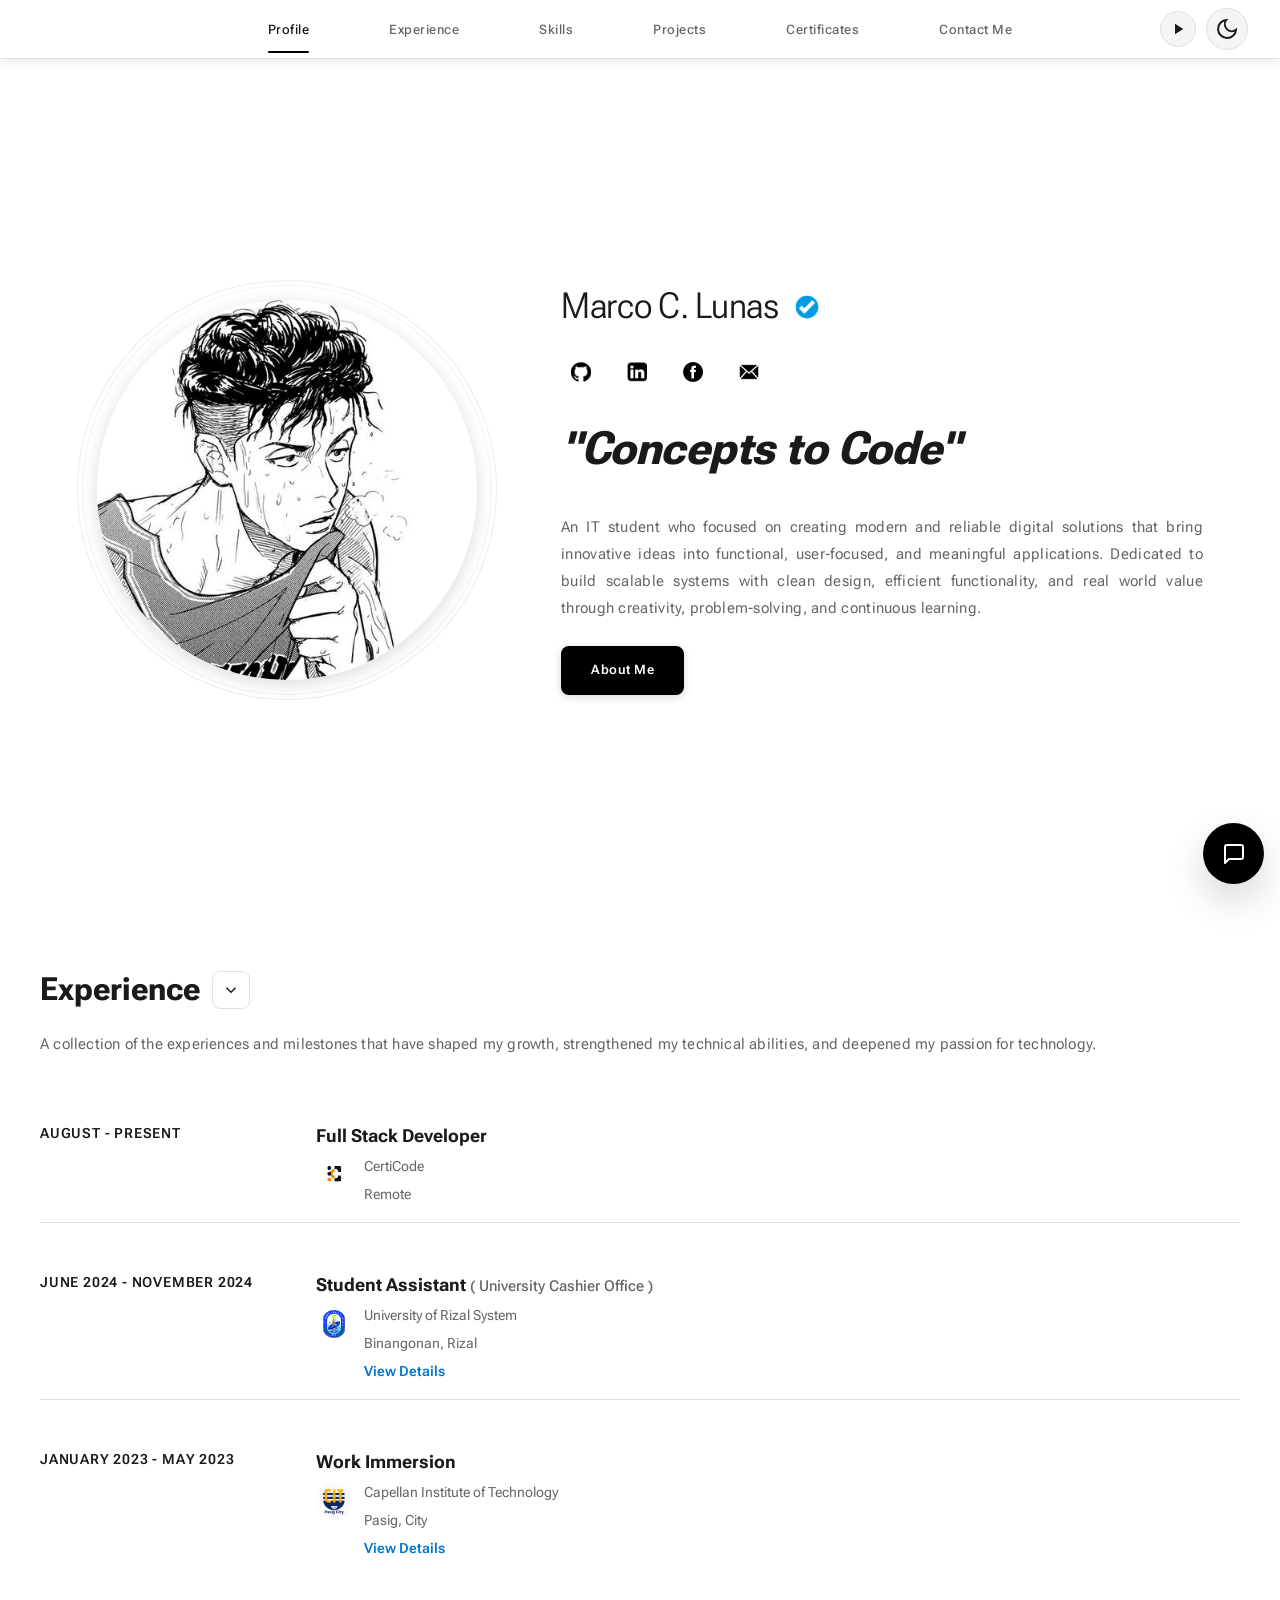
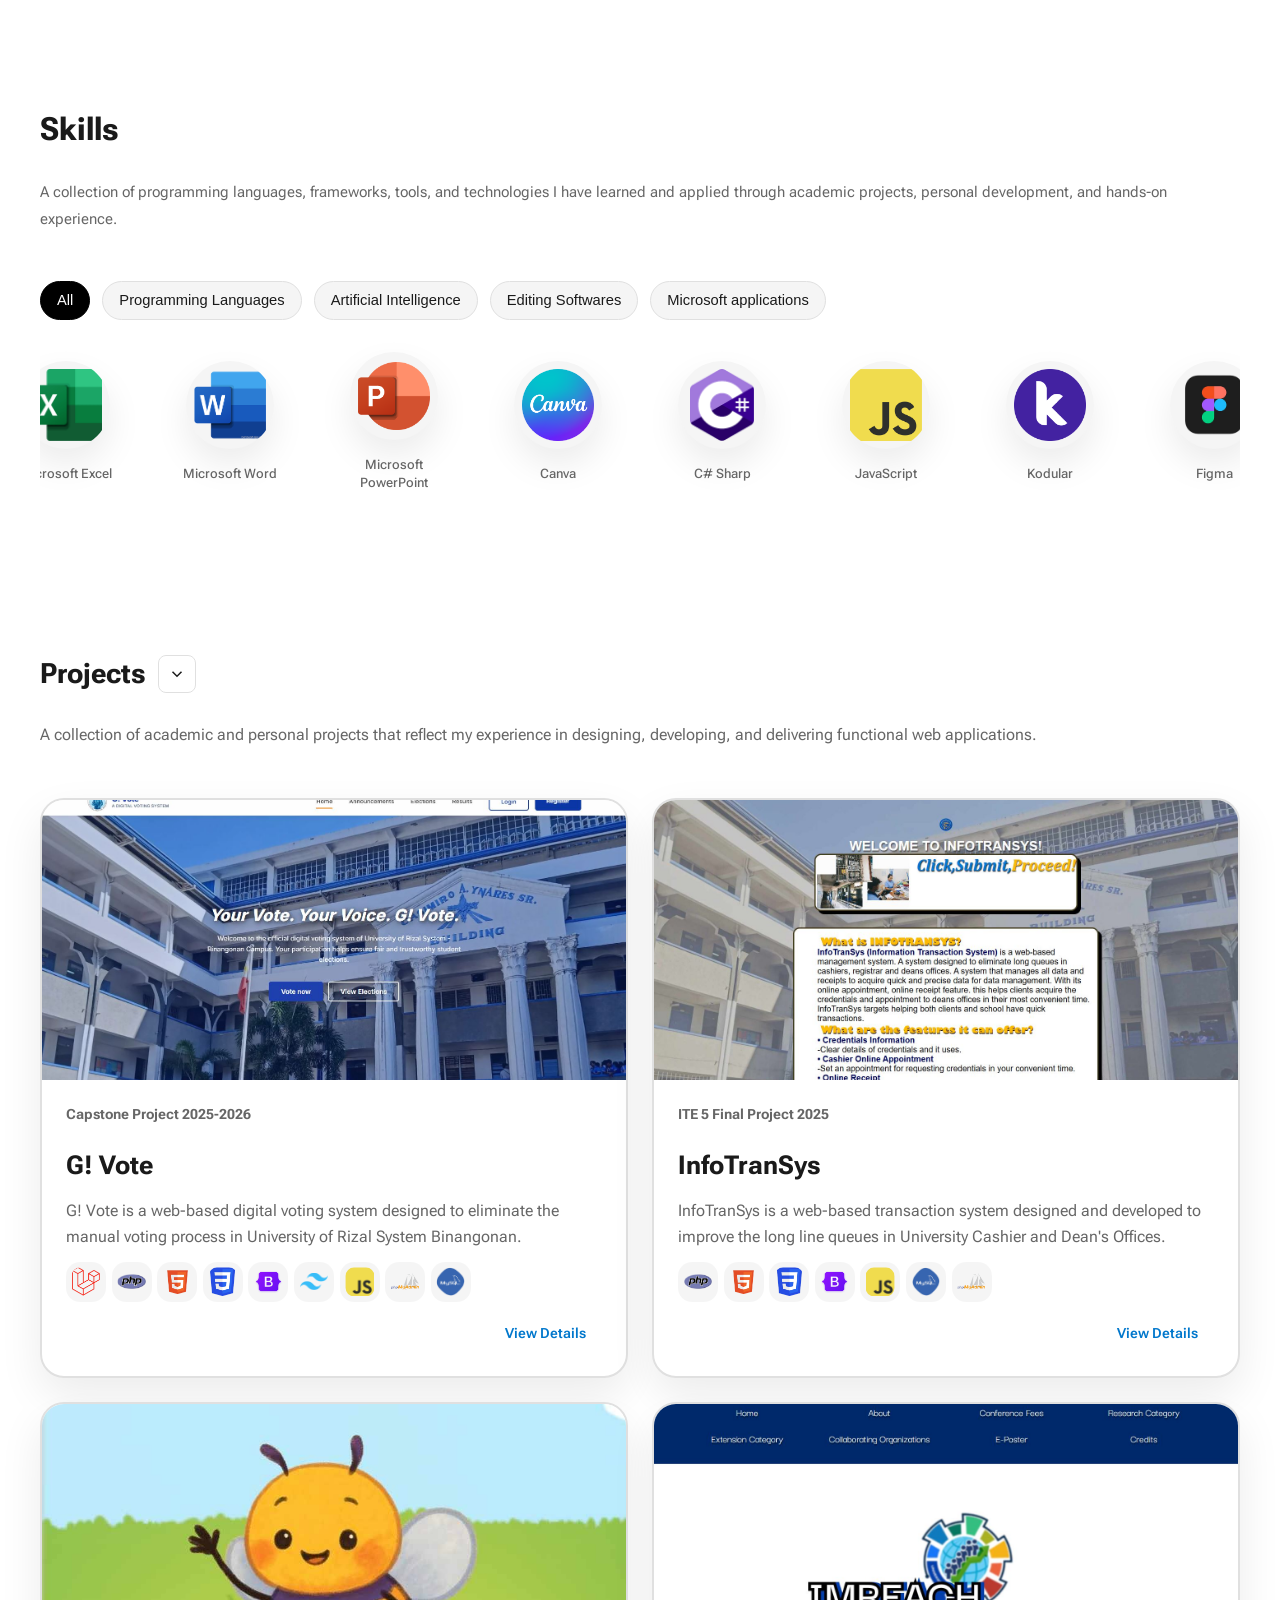
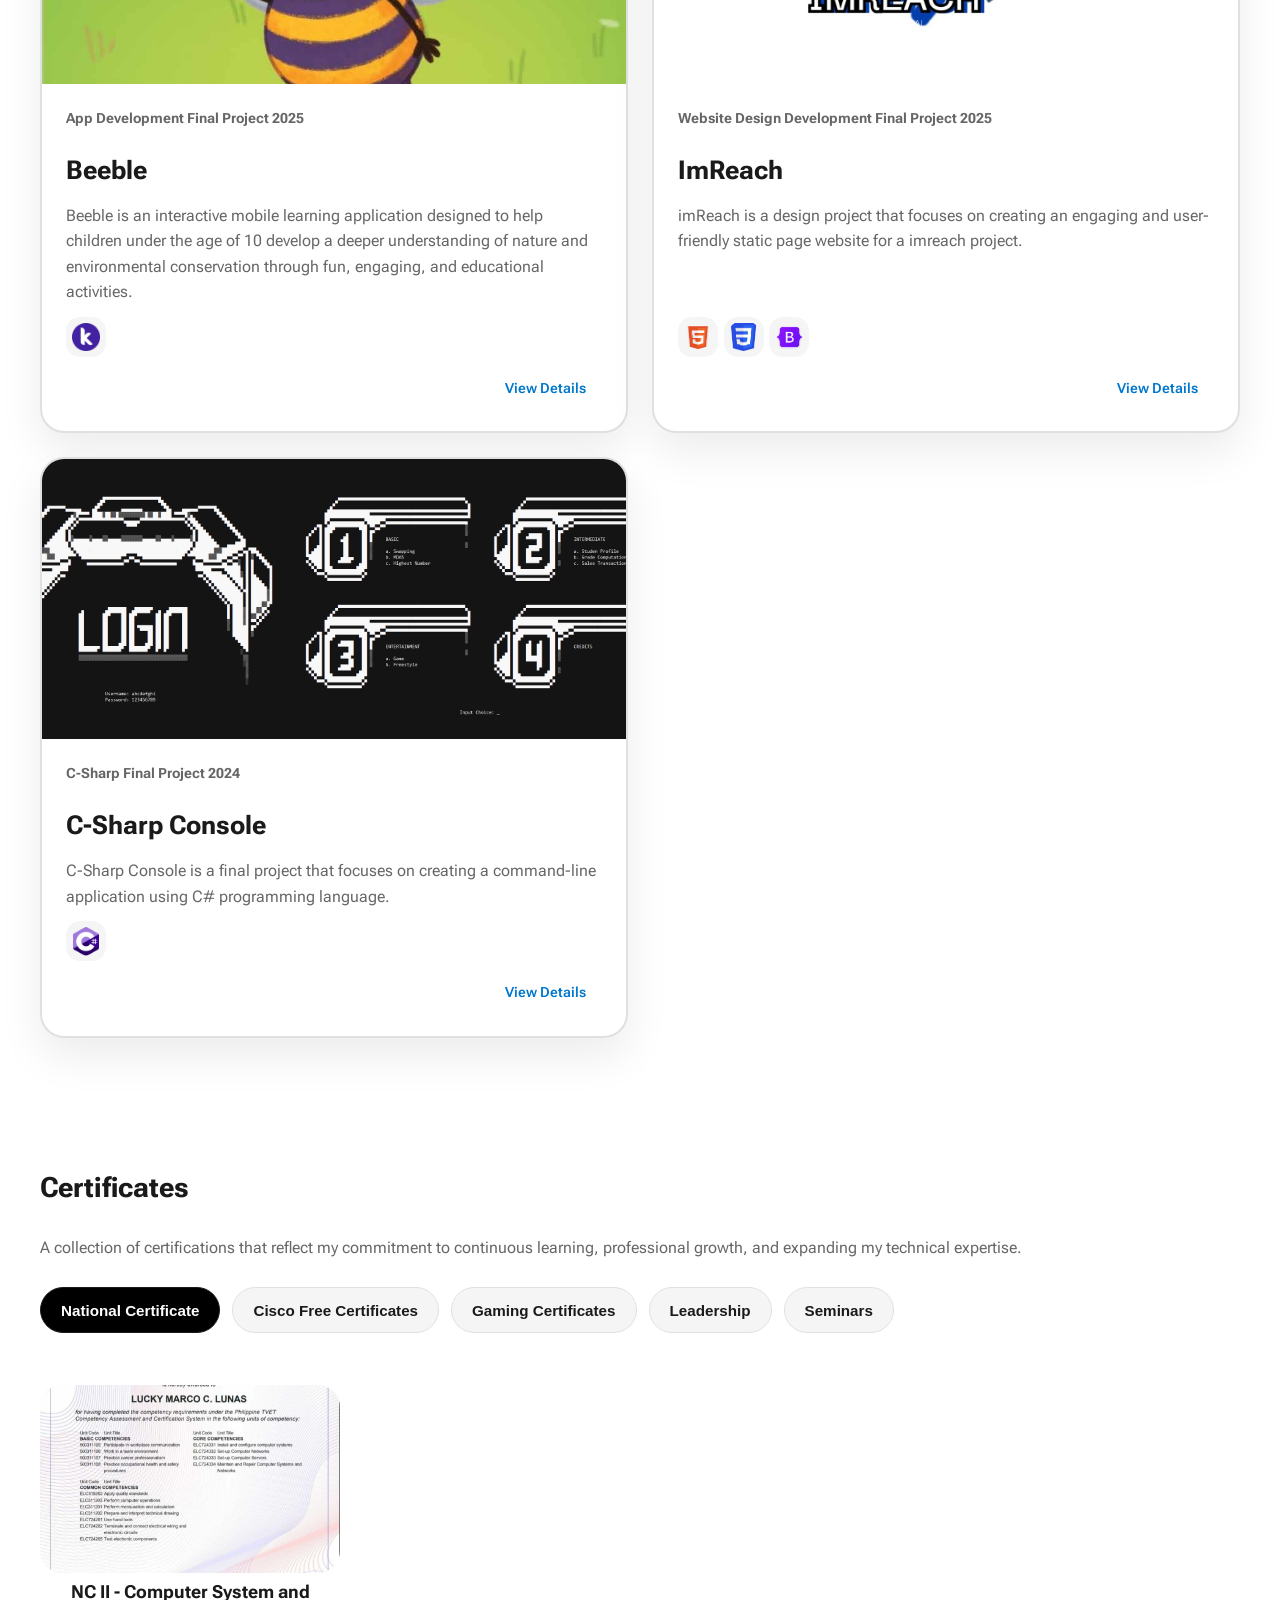
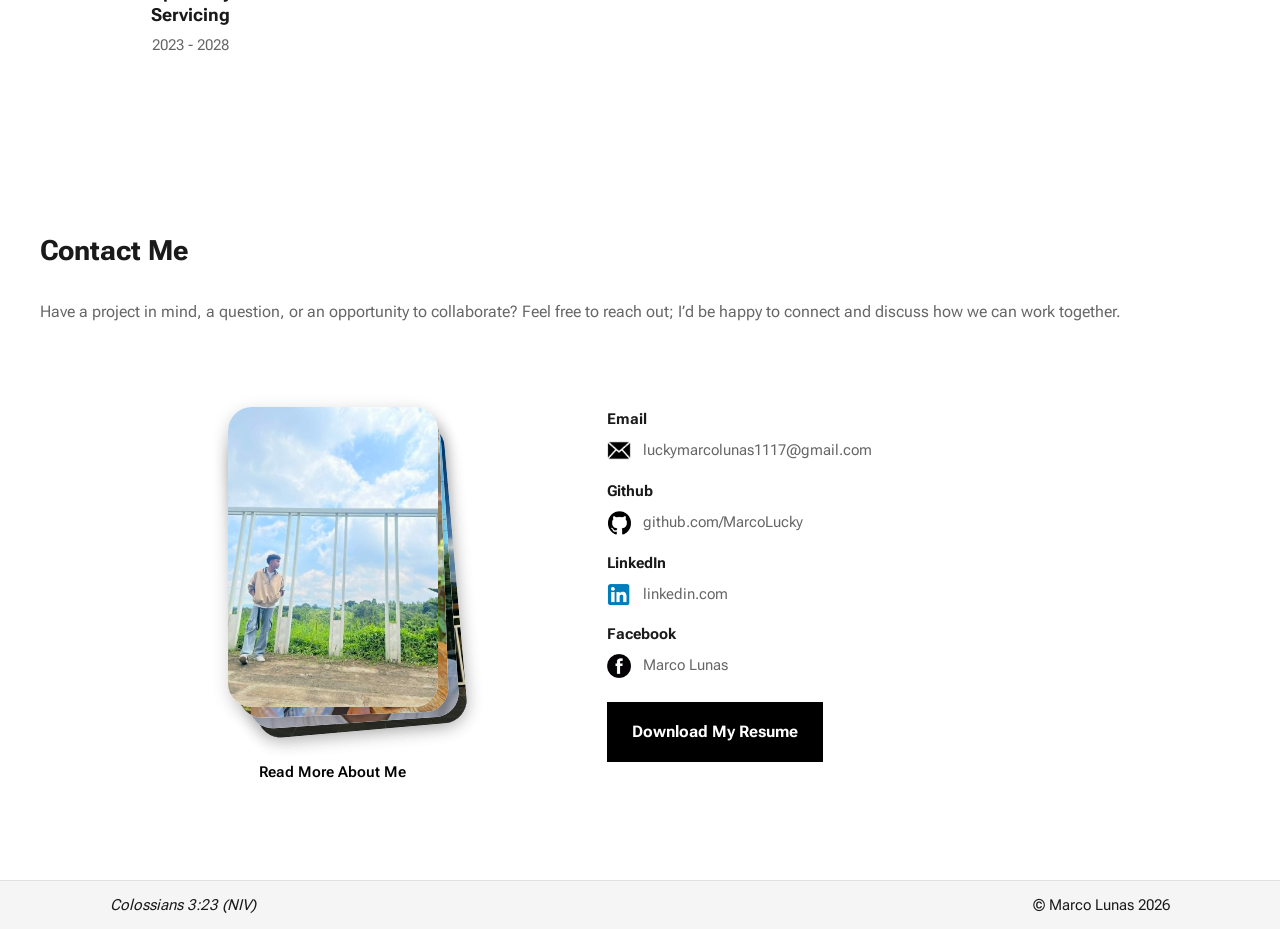
==== commit 684f3f79: "Added to Google Search Console" ====
--- a/index.html
+++ b/index.html
@@ -3,6 +3,7 @@
 <head>
     <meta charset="UTF-8">
     <meta name="viewport" content="width=device-width, initial-scale=1.0">
+    <meta name="google-site-verification" content="fC0YKoJMlZhIOqJUgfQkeTttnoRsoAncmh_jpxzkA88" />
     <title>Lucky Marco C. Lunas - Portfolio</title>
     <link rel="icon" href="images/picture.jpg">
     <link rel="preconnect" href="https://fonts.googleapis.com">
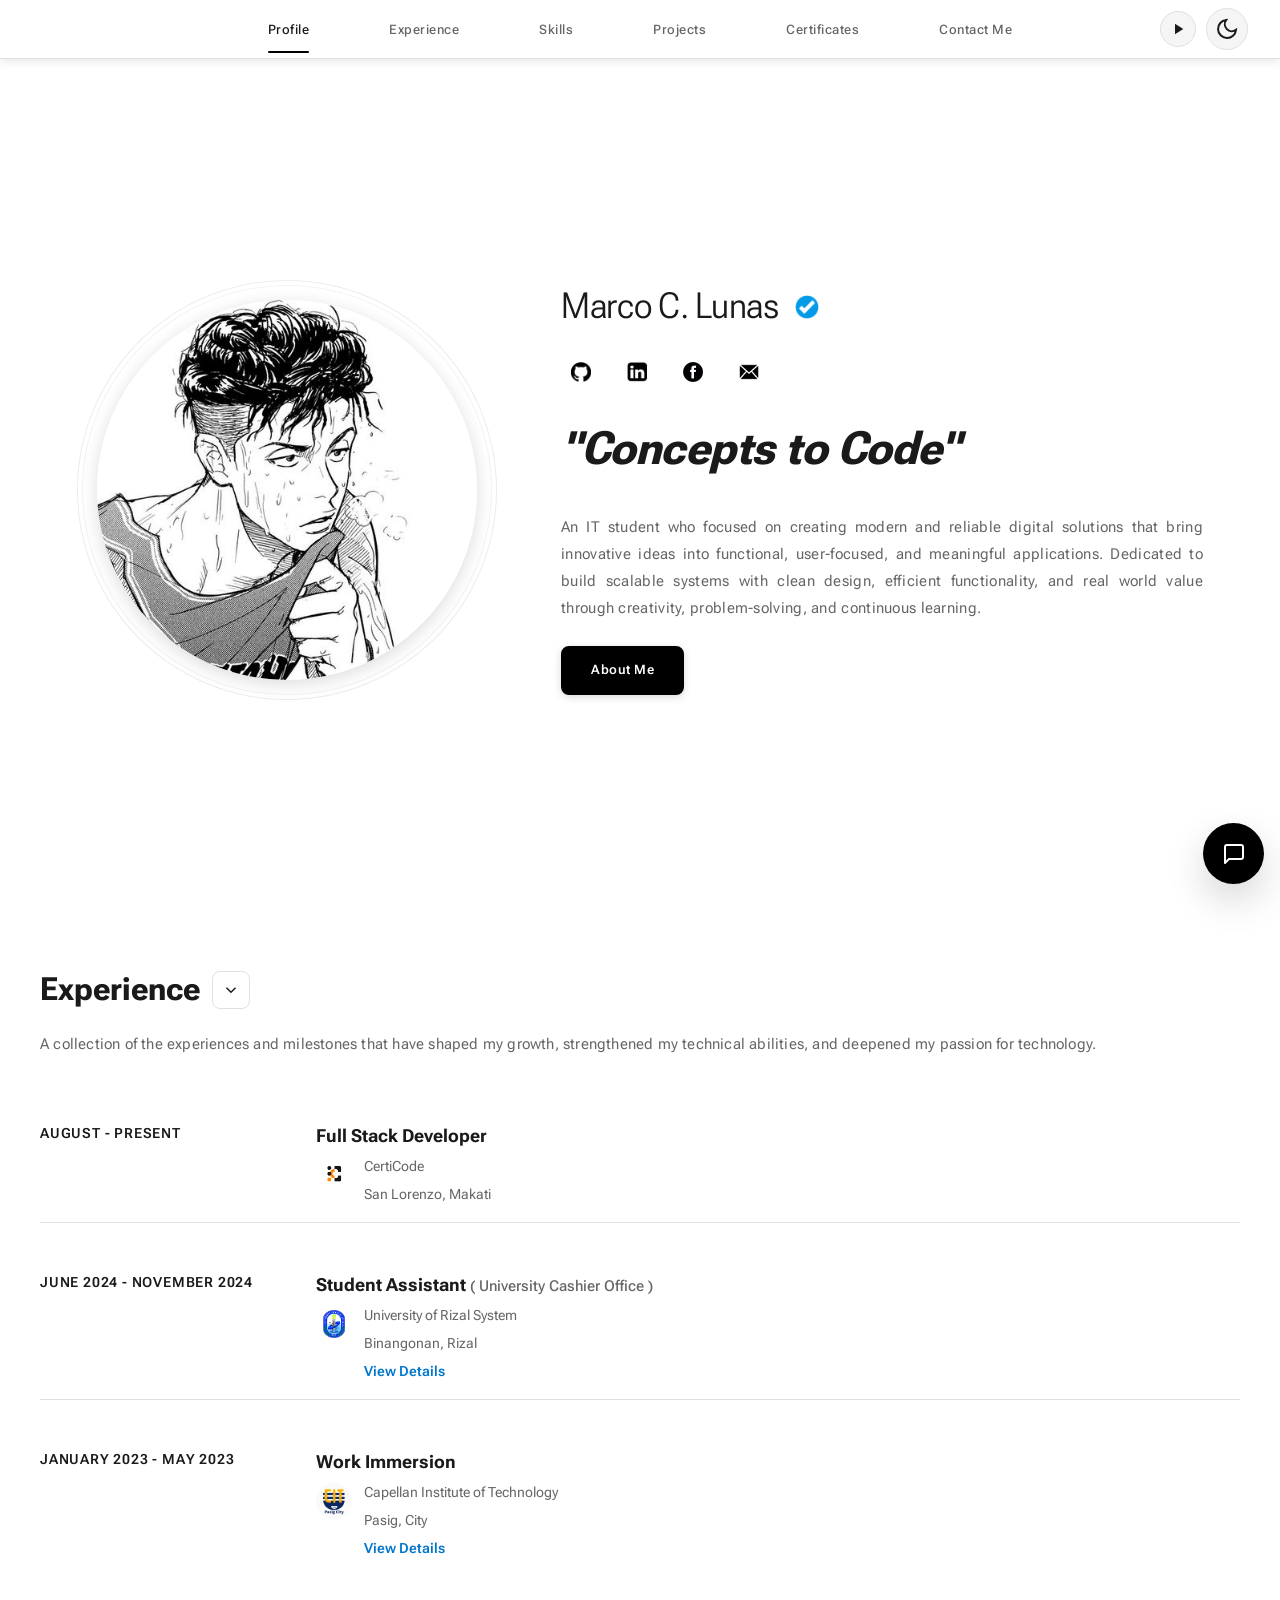
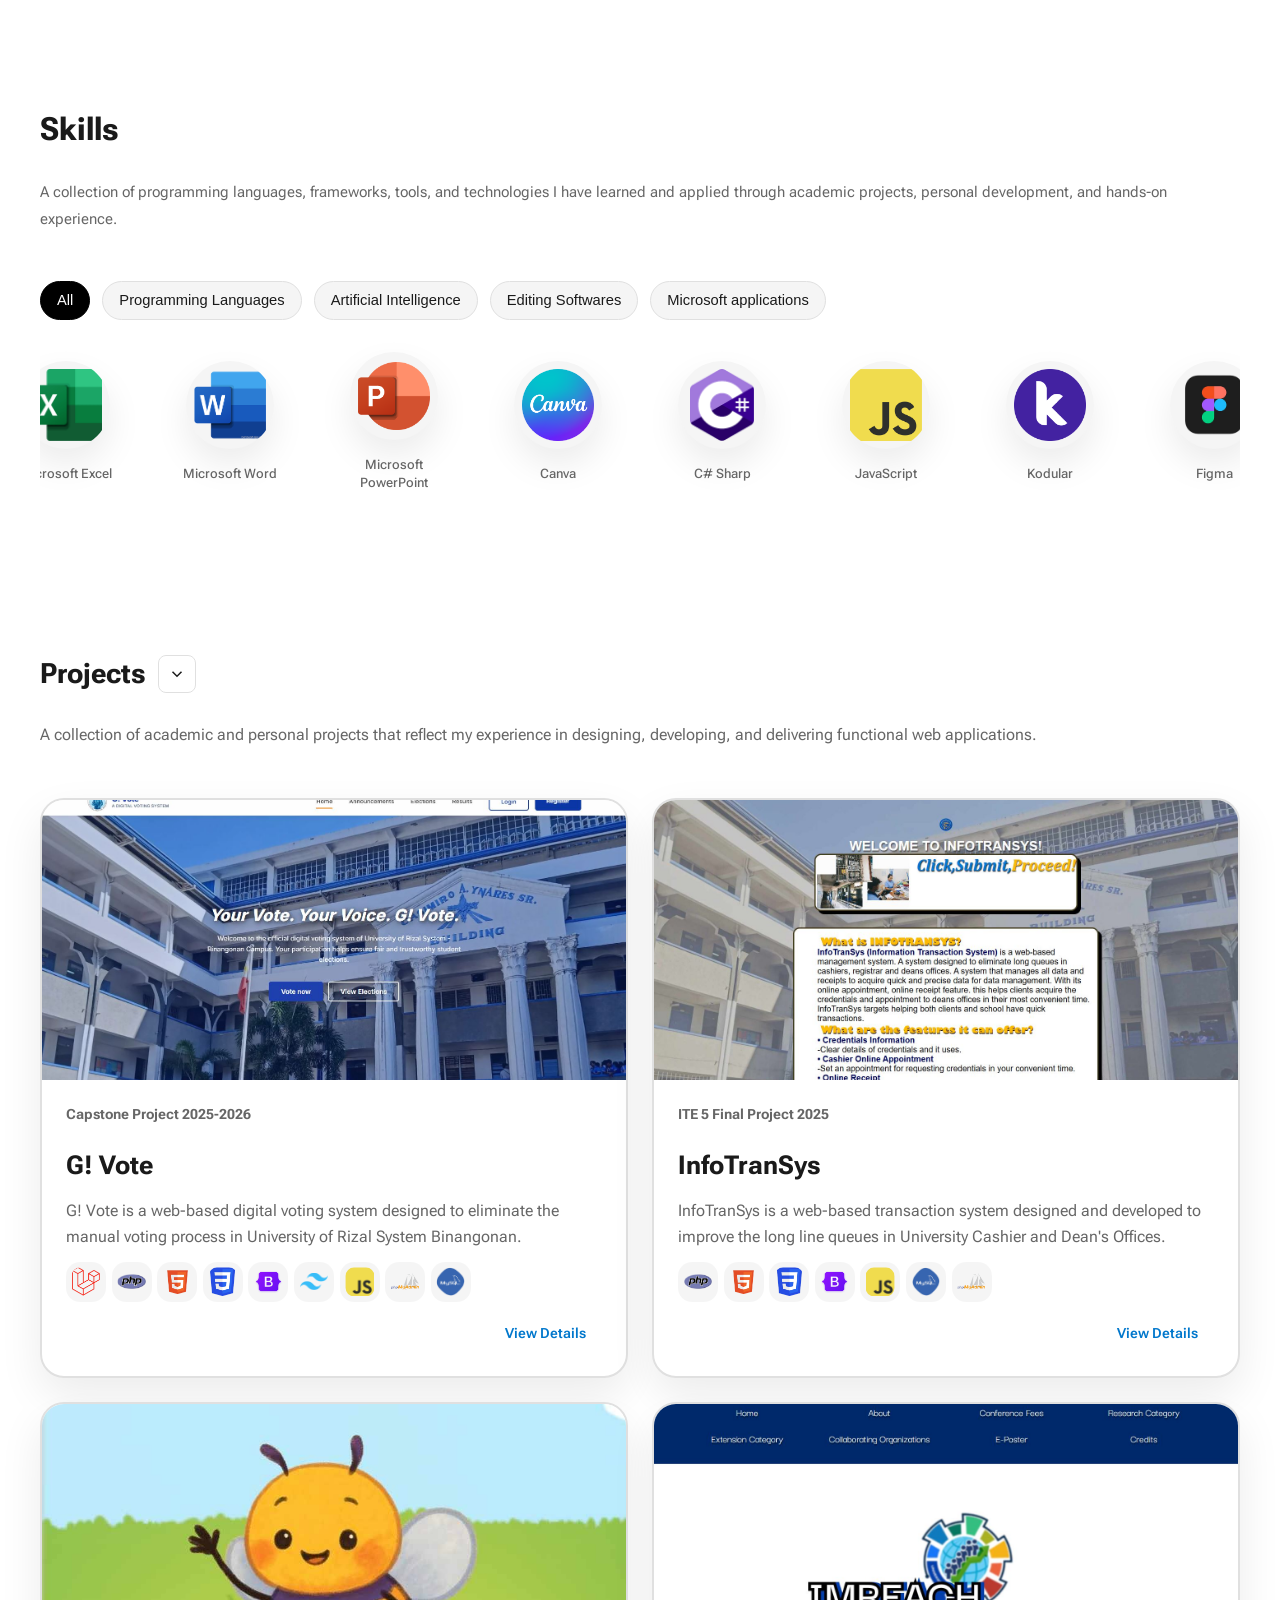
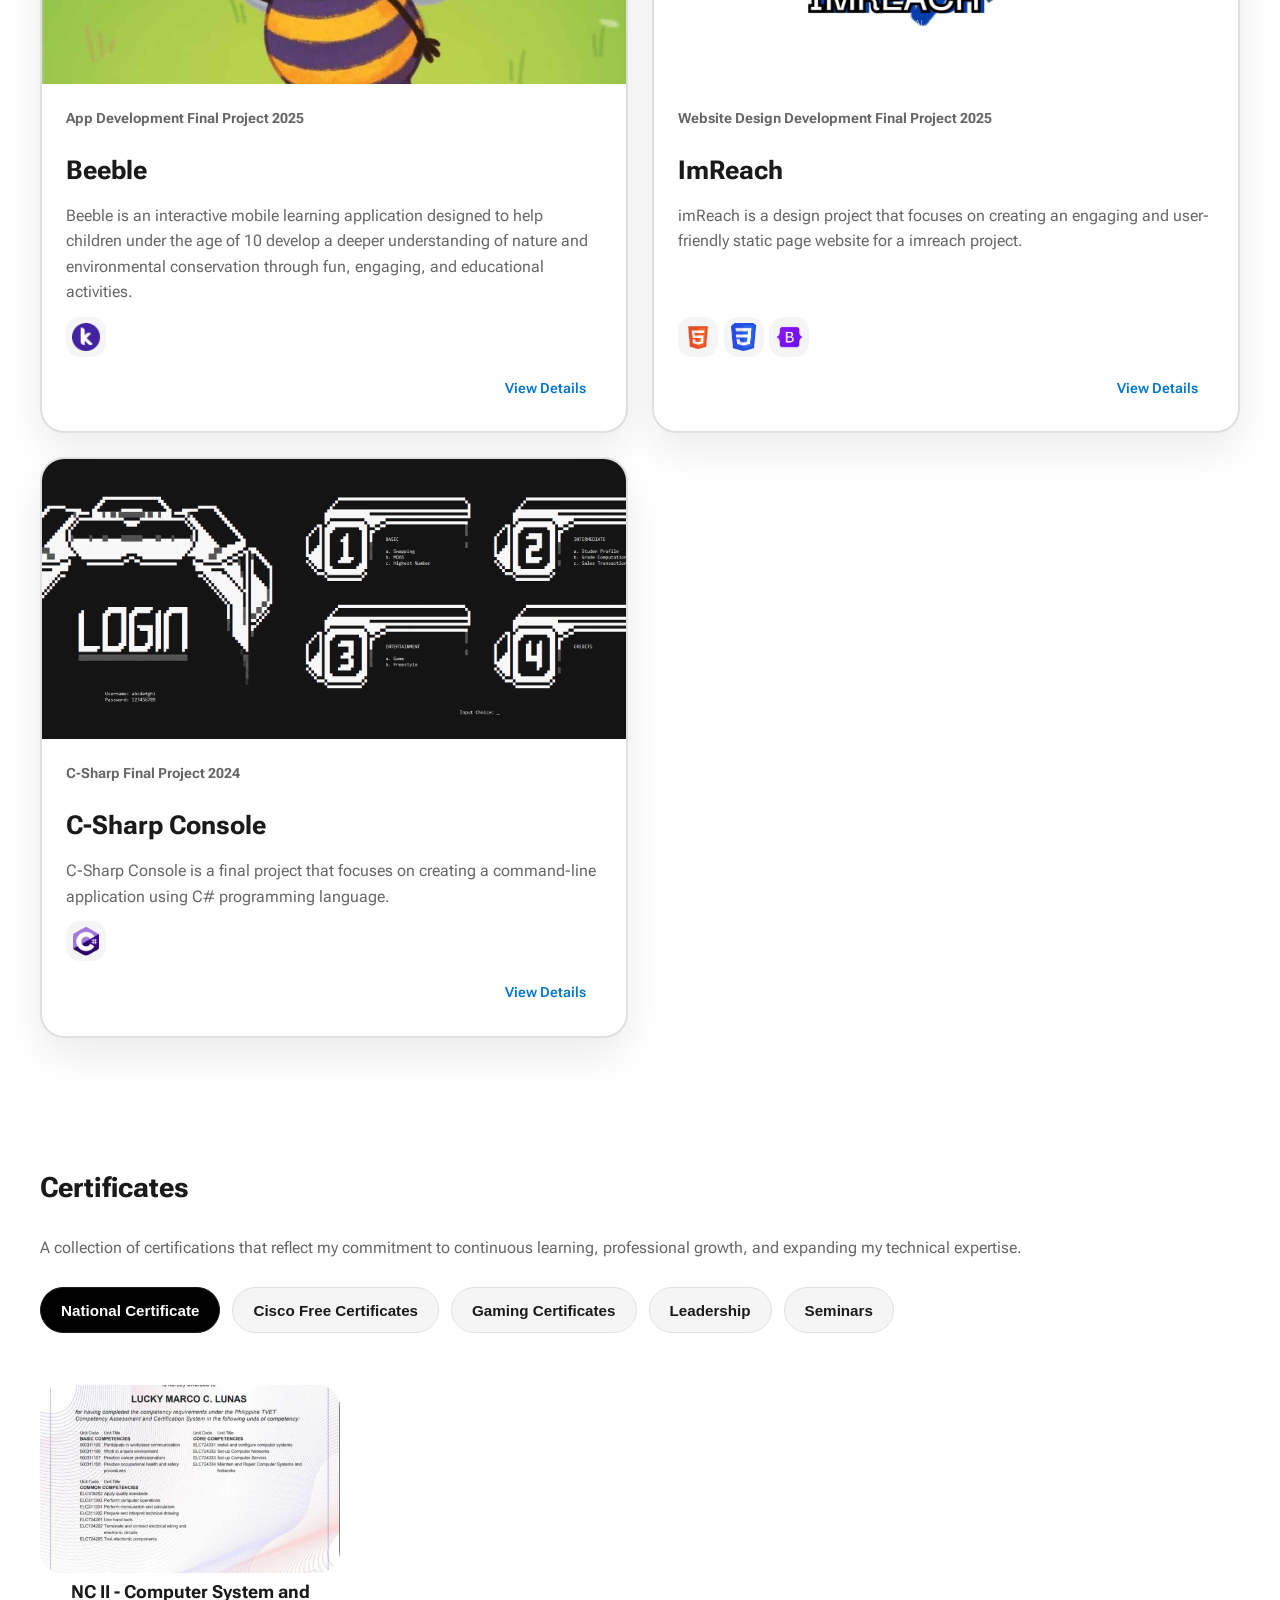
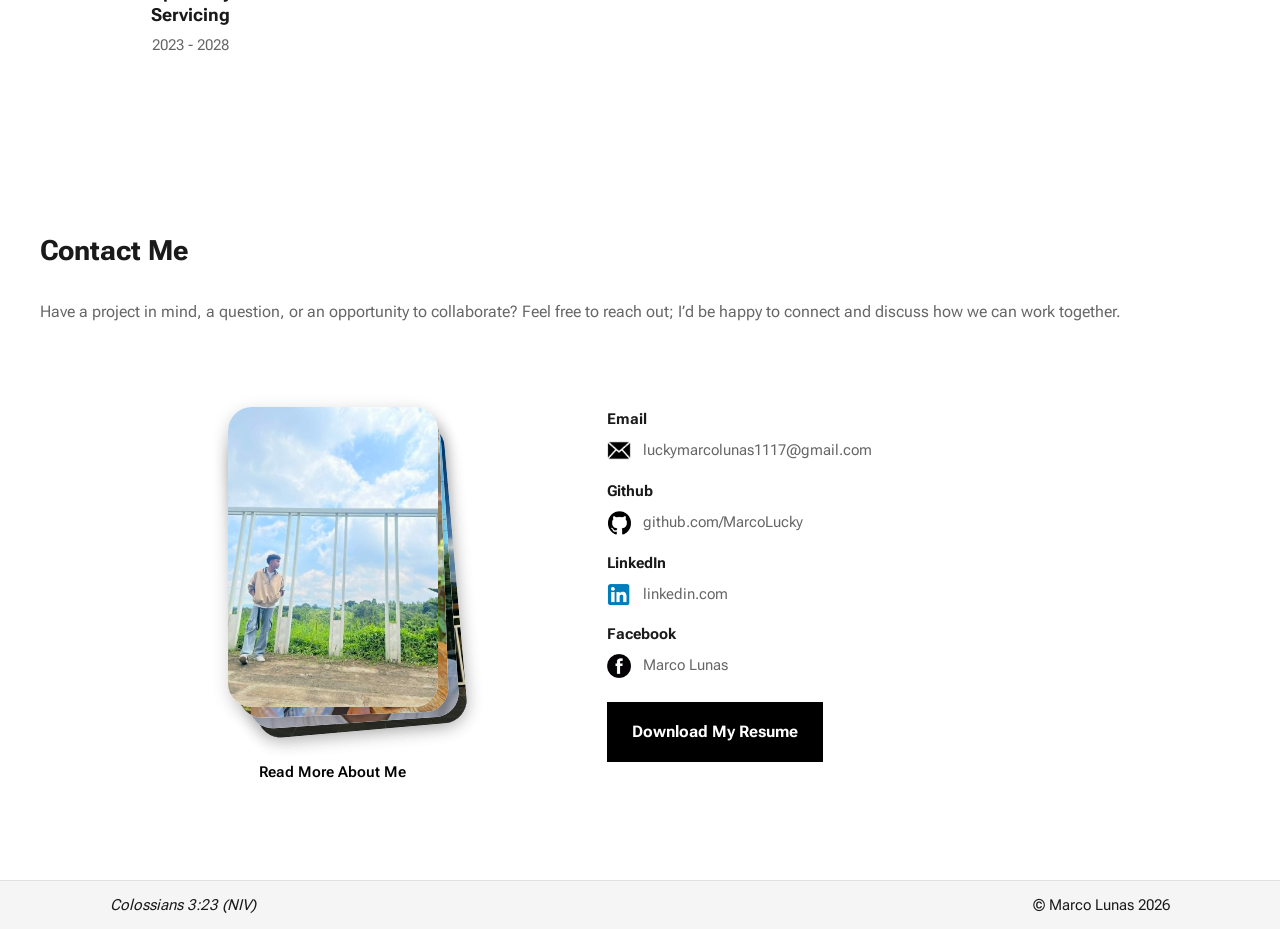
==== commit 9f022a57: "Update index.html" ====
--- a/index.html
+++ b/index.html
@@ -143,7 +143,7 @@
                                     <div class="company-and-meta">
                                         <p class="experience-company">CertiCode</p>
                                         <div class="experience-meta-row">
-                                            <p class="experience-location">Remote</p>
+                                            <p class="experience-location">San Lorenzo, Makati</p>
                                            
                                         </div>
                                     </div>
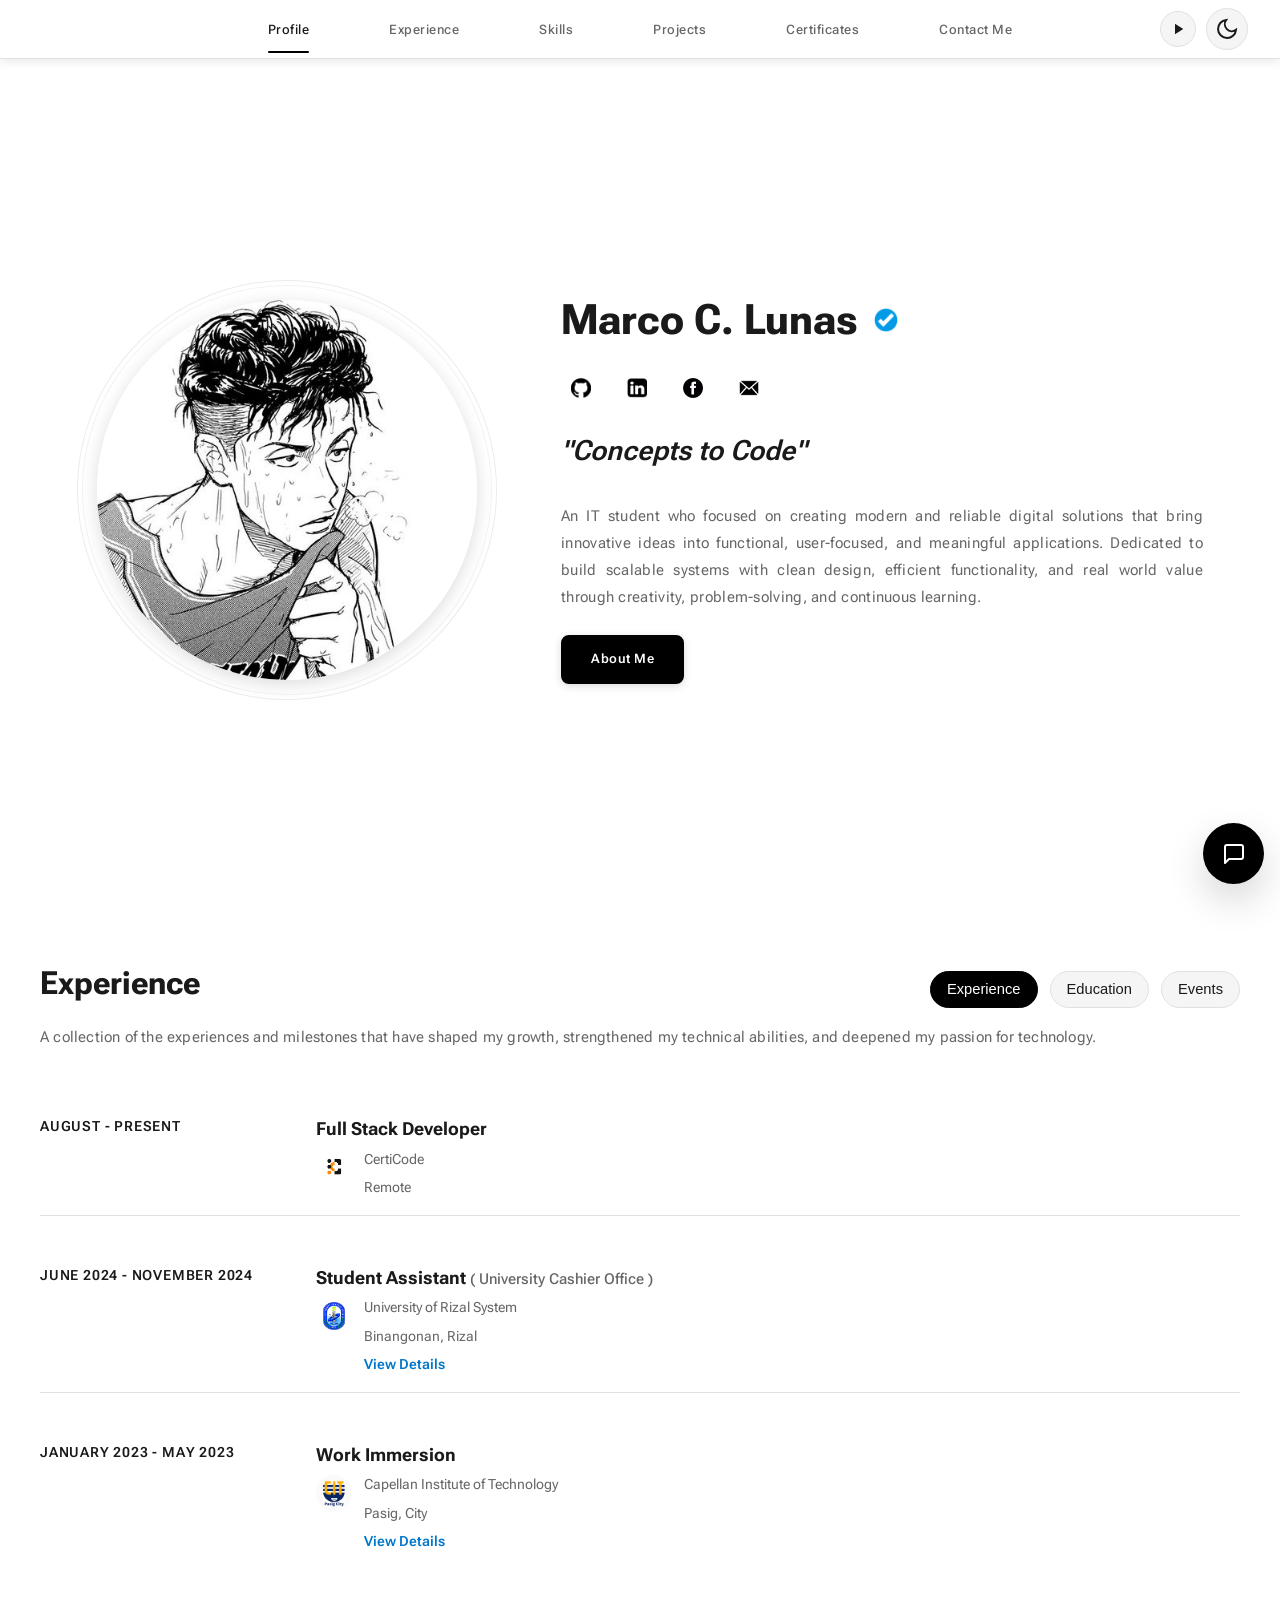
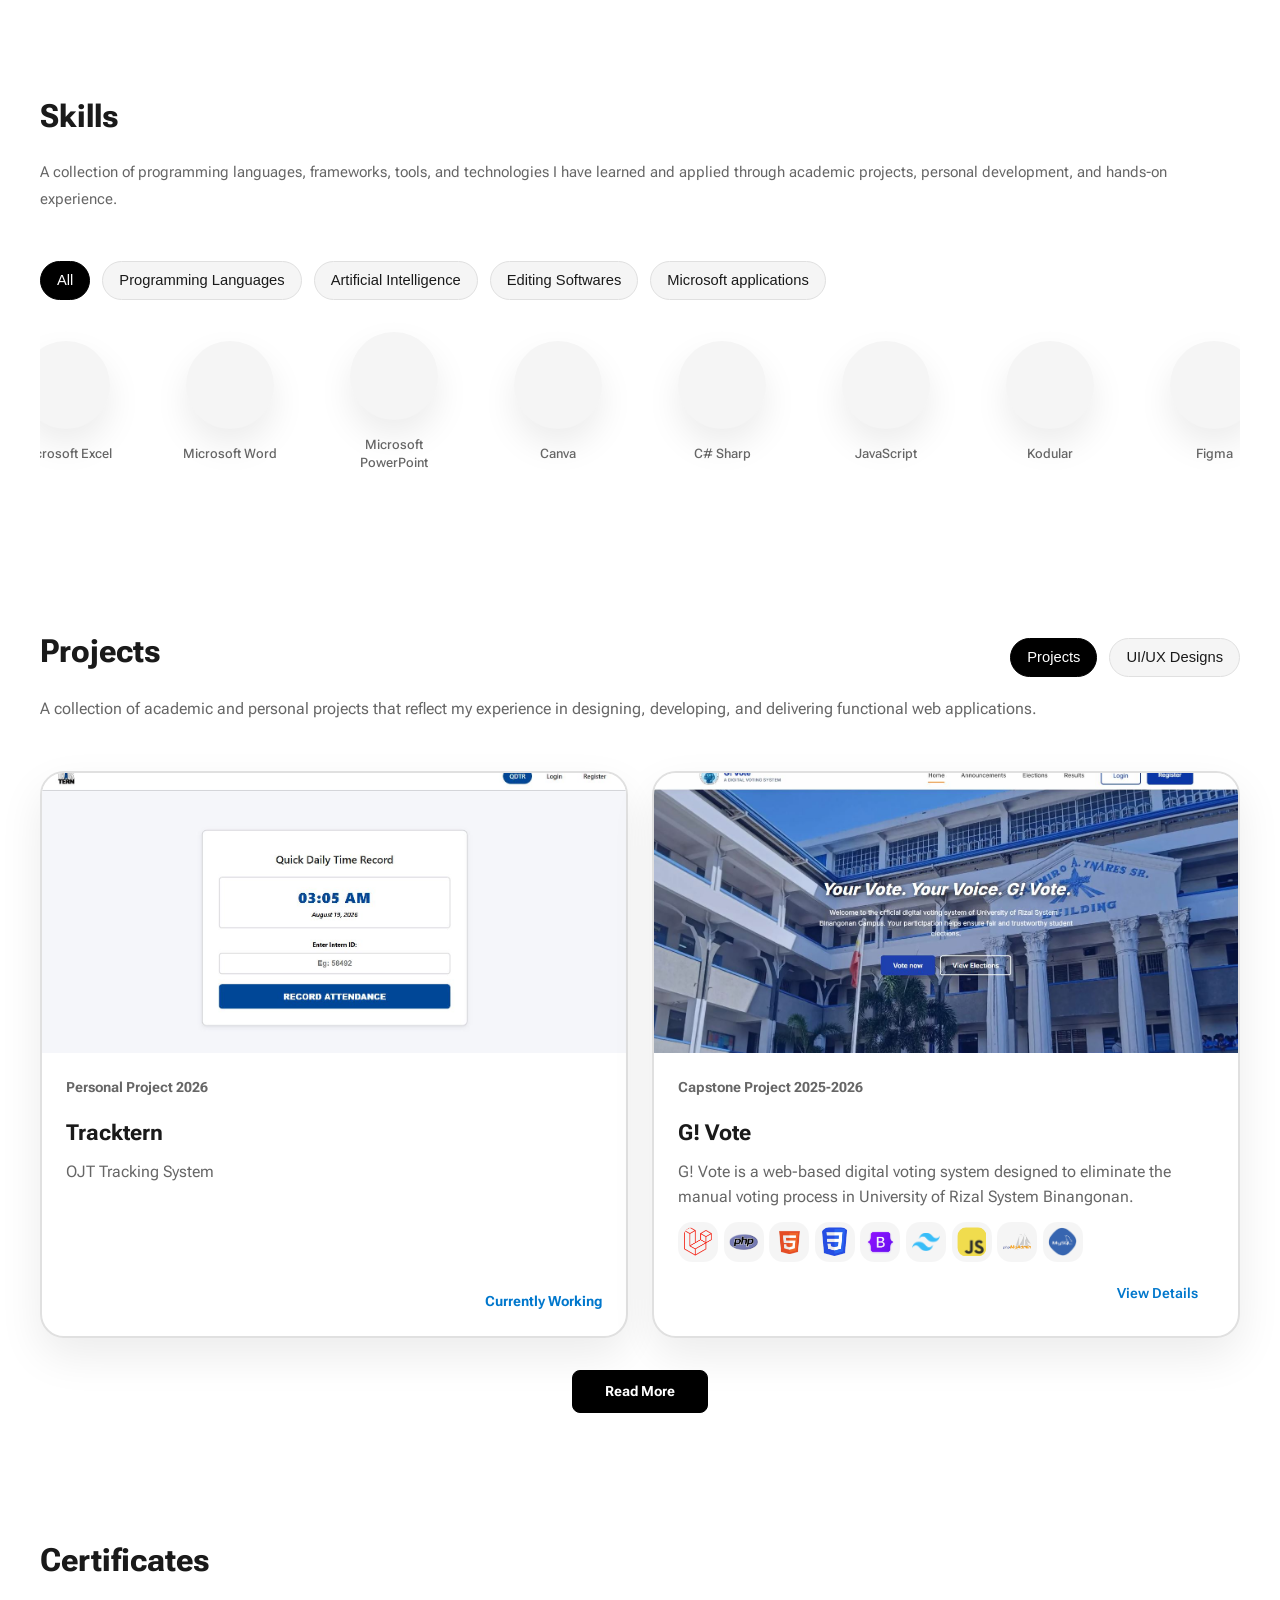
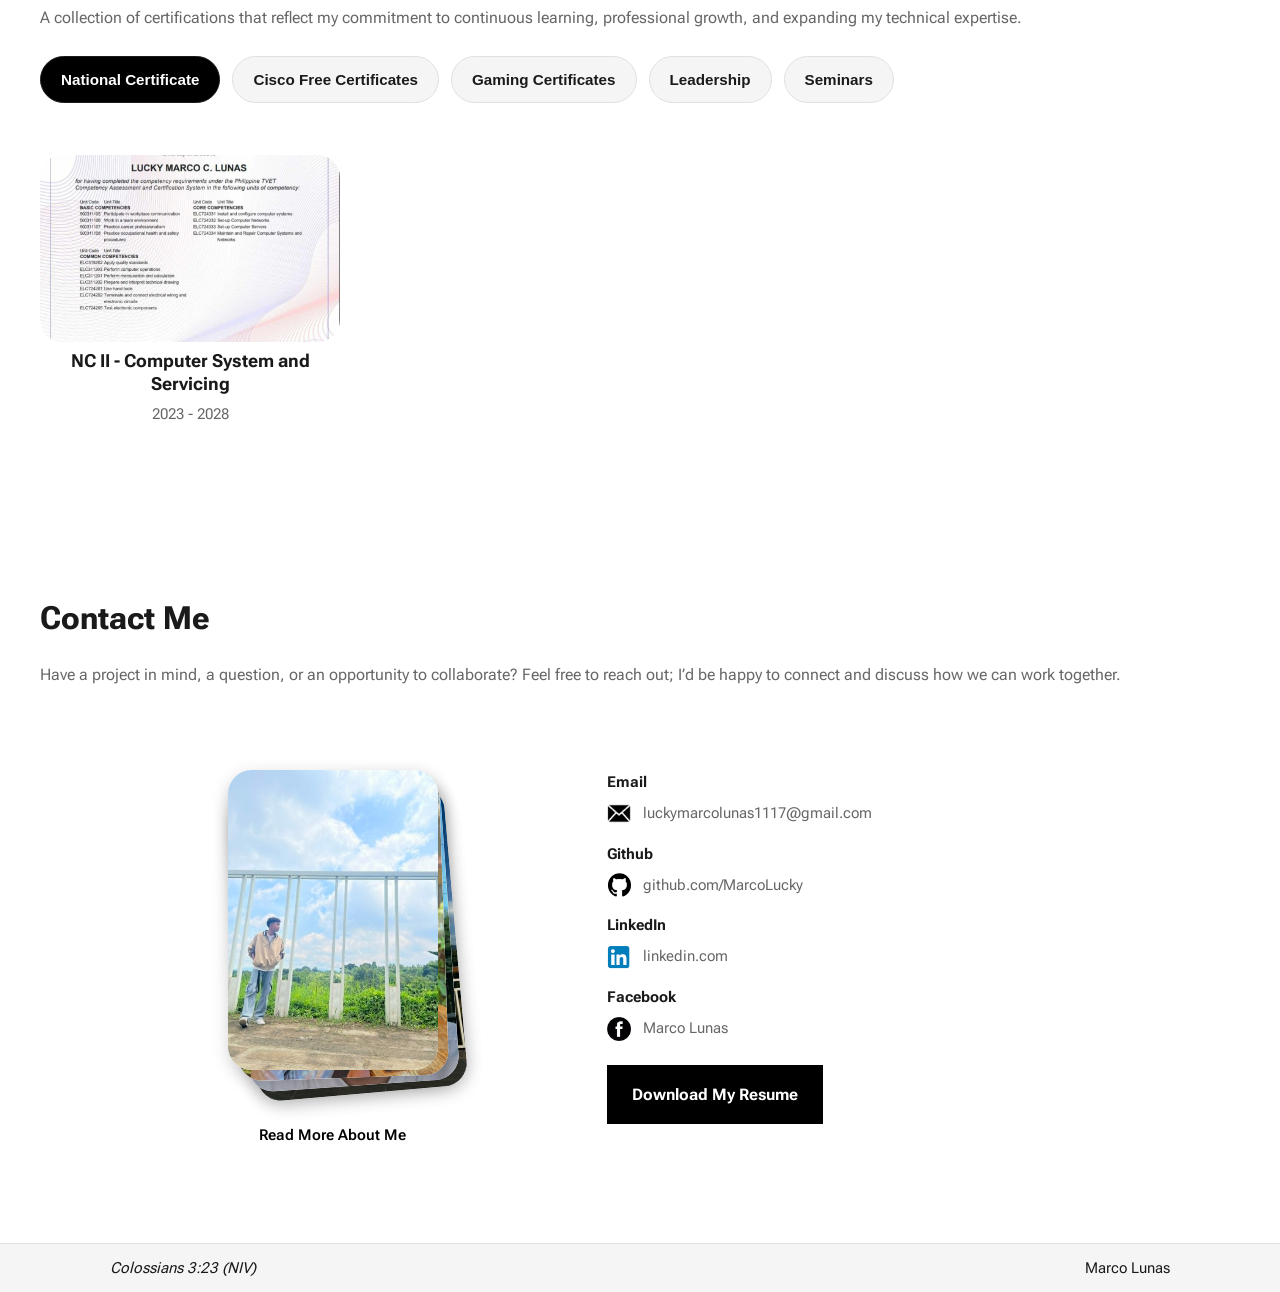
==== commit c77d96d2: "Added redesign and implement new parts" ====
--- a/index.html
+++ b/index.html
@@ -115,25 +115,18 @@
         <section id="experience" class="experience-section">
             <div class="section-container experience-container">
                 <div class="experience-header">
-                    <div style="display:flex;align-items:center;gap:12px;">
+                    <div class="experience-header-main">
                         <h2 id="sectionTitle">Experience</h2>
-                        <!-- Section switch dropdown (icon only) -->
-                        <div class="section-switch">
-                            <button id="sectionSwitchBtn" class="switch-button" aria-expanded="false" aria-haspopup="true" aria-controls="sectionSwitchMenu" aria-label="Switch section">
-                                <svg class="switch-icon" width="18" height="18" viewBox="0 0 24 24" fill="none" stroke="currentColor" stroke-width="2" aria-hidden="true"><path d="M6 9l6 6 6-6"></path></svg>
-                            </button>
-                            <ul id="sectionSwitchMenu" class="switch-menu hidden" role="menu">
-                                <li class="switch-option" role="menuitem" data-target="experience">Experience</li>
-                               
-                                <li class="switch-option" role="menuitem" data-target="education">Education</li>
-                                 <li class="switch-option" role="menuitem" data-target="events">Events</li>
-                            </ul>
+                        <div class="experience-tabs" role="tablist" aria-label="Experience section views">
+                            <button type="button" class="experience-tab skill-filter-btn active" role="tab" aria-selected="true" aria-controls="experienceItems" data-target="experience">Experience</button>
+                            <button type="button" class="experience-tab skill-filter-btn" role="tab" aria-selected="false" aria-controls="educationItems" data-target="education">Education</button>
+                            <button type="button" class="experience-tab skill-filter-btn" role="tab" aria-selected="false" aria-controls="eventsItems" data-target="events">Events</button>
                         </div>
                     </div>
                     <p id="sectionDescription">A collection of the experiences and milestones that have shaped my growth, strengthened my technical abilities, and deepened my passion for technology.</p>
                 </div>
 
-                <div class="experience-items">
+                <div id="experienceItems" class="experience-items" role="tabpanel">
                     <div class="experience-item">
                         <p class="experience-date">August - Present</p>
                         <div class="experience-details">
@@ -143,7 +136,7 @@
                                     <div class="company-and-meta">
                                         <p class="experience-company">CertiCode</p>
                                         <div class="experience-meta-row">
-                                            <p class="experience-location">San Lorenzo, Makati</p>
+                                            <p class="experience-location">Remote</p>
                                            
                                         </div>
                                     </div>
@@ -187,7 +180,7 @@
                 </div>
 
                 <!-- Events view (hidden by default) -->
-                <div class="events-items hidden">
+                <div id="eventsItems" class="events-items hidden" role="tabpanel">
                     <div class="experience-item">
                         <p class="experience-date">June 2026</p>
                         <div class="experience-details">
@@ -224,7 +217,7 @@
                 </div>
 
                 <!-- Education view (hidden by default) -->
-                <div class="education-items hidden">
+                <div id="educationItems" class="education-items hidden" role="tabpanel">
                     <div class="education-item">
                         <p class="education-date">2023 - PRESENT</p>
                         <div class="education-details">
@@ -435,21 +428,29 @@
         <section id="projects" class="projects-section">
             <div class="section-container">
                 <div class="projects-header">
-                    <div style="display:flex; align-items:baseline; gap:12px;">
+                    <div class="projects-header-main">
                         <h2 id="projectsSectionTitle">Projects</h2>
-                        <div class="section-switch">
-                            <button id="projectsSectionSwitchBtn" class="switch-button" aria-expanded="false" aria-haspopup="true" aria-controls="projectsSectionSwitchMenu" aria-label="Switch view">
-                                <svg class="switch-icon" width="18" height="18" viewBox="0 0 24 24" fill="none" stroke="currentColor" stroke-width="2" aria-hidden="true"><path d="M6 9l6 6 6-6"></path></svg>
-                            </button>
-                            <ul id="projectsSectionSwitchMenu" class="switch-menu hidden" role="menu">
-                                <li class="switch-option" role="menuitem" data-target="projects">Projects</li>
-                                <li class="switch-option" role="menuitem" data-target="uiux">UI/UX Designs</li>
-                            </ul>
+                        <div class="projects-tabs" role="tablist" aria-label="Project section views">
+                            <button type="button" class="projects-tab skill-filter-btn active" role="tab" aria-selected="true" aria-controls="projectsGrid" data-target="projects">Projects</button>
+                            <button type="button" class="projects-tab skill-filter-btn" role="tab" aria-selected="false" aria-controls="uiuxGrid" data-target="uiux">UI/UX Designs</button>
                         </div>
                     </div>
                     <p id="projectsSectionDescription" class="projects-intro">A collection of academic and personal projects that reflect my experience in designing, developing, and delivering functional web applications.</p>
                 </div>
-                <div class="projects-grid">
+                <div id="projectsGrid" class="projects-grid" role="tabpanel">
+                    <article class="project-card">
+                        <div class="project-card__image">
+                            <img src="images/1.JPG" alt="Tracktern OJT tracking system screenshot" loading="lazy">
+                        </div>
+                        <div class="project-card__body">
+                            <div class="project-card__meta">
+                                <span class="project-badge">Personal Project 2026</span>
+                            </div>
+                            <h3>Tracktern</h3>
+                            <p>OJT Tracking System</p>
+                            <span class="project-status project-status--working">Currently Working</span>
+                        </div>
+                    </article>
                     <article class="project-card">
                         <div class="project-card__image">
                             <img src="images/gvote/Home.JPG" alt="G! Vote project screenshot" loading="lazy">
@@ -474,7 +475,7 @@
                             <a class="project-action" href="projects/gvote.html">View Details</a>
                         </div>
                     </article>
-                    <article class="project-card">
+                    <article class="project-card project-card--extra is-hidden">
                         <div class="project-card__image">
                             <img src="images/infotransys/UI.JPG" alt="InfoTranSys project screenshot" loading="lazy">
                         </div>
@@ -495,7 +496,7 @@
                             <a class="project-action" href="projects/infotransys.html">View Details</a>
                         </div>
                     </article>
-                    <article class="project-card">
+                    <article class="project-card project-card--extra is-hidden">
                         <div class="project-card__image">
                             <img src="images/beeble/1.jpg" alt="Beeble project screenshot" loading="lazy">
                         </div>
@@ -512,7 +513,7 @@
                             <a class="project-action" href="projects/beeble.html">View Details</a>
                         </div>
                     </article>
-                    <article class="project-card">
+                    <article class="project-card project-card--extra is-hidden">
                         <div class="project-card__image">
                             <img src="images/imreach/1.JPG" alt="ImReach project screenshot" loading="lazy">
                         </div>
@@ -530,7 +531,7 @@
                             <a class="project-action" href="projects/imreach.html">View Details</a>
                         </div>
                     </article>
-                    <article class="project-card">
+                    <article class="project-card project-card--extra is-hidden">
                         <div class="project-card__image">
                             <img src="images/c_console/1.png" alt="C-Sharp Console project screenshot" loading="lazy">
                         </div>
@@ -547,7 +548,10 @@
                         </div>
                     </article>
                 </div>
-                <div class="uiux-grid hidden">
+                <div class="projects-actions" data-actions-for="projectsGrid">
+                    <button type="button" class="projects-toggle-more" data-grid="projectsGrid" aria-expanded="false">Read More</button>
+                </div>
+                <div id="uiuxGrid" class="uiux-grid hidden" role="tabpanel">
                     <article class="project-card">
                         <div class="project-card__image">
                             <img src="images/UIUX/Gvote/1.JPG" alt="Gvote UI/UX design screenshot" loading="lazy">
@@ -582,7 +586,7 @@
                             <a class="project-action" href="UI/UXdesigns/beeble.html">View Details</a>
                         </div>
                     </article>
-                    <article class="project-card">
+                    <article class="project-card project-card--extra is-hidden">
                         <div class="project-card__image">
                             <img src="images/UIUX/Dueit/1.JPG" alt="Due It UI/UX design screenshot" loading="lazy">
                         </div>
@@ -600,6 +604,9 @@
                         </div>
                     </article>
                     
+                </div>
+                <div class="projects-actions hidden" data-actions-for="uiuxGrid">
+                    <button type="button" class="projects-toggle-more" data-grid="uiuxGrid" aria-expanded="false">Read More</button>
                 </div>
             </div>
         </section>
@@ -771,9 +778,17 @@
     <footer class="site-footer" role="contentinfo">
         <div class="footer-inner">
             <a href="https://www.biblegateway.com/passage/?search=Colossians+3%3A23&version=NIV" target="_blank" rel="noopener noreferrer" class="footer-link footer-left">Colossians 3:23 (NIV)</a>
-            <a href="https://freevisitorcounters.com/en/home/stats/id/1608854" target="_blank" rel="noopener noreferrer" class="footer-link footer-right">© Marco Lunas 2026</a>
+            <a href="https://freevisitorcounters.com/en/home/stats/id/1621669" target="_blank" rel="noopener noreferrer" class="footer-link footer-right">Marco Lunas</a>
         </div>
     </footer>
+
+    <iframe
+        class="visitor-counter-frame"
+        title="Visitor counter"
+        aria-hidden="true"
+        tabindex="-1"
+        srcdoc="&lt;!doctype html&gt;&lt;html&gt;&lt;head&gt;&lt;meta charset='utf-8'&gt;&lt;/head&gt;&lt;body&gt;&lt;a href='http://www.freevisitorcounters.com'&gt;Freevisitorcounters.com&lt;/a&gt;&lt;script type='text/javascript' src='https://www.freevisitorcounters.com/auth.php?id=9d6d6ab533e595ec03a40d932547c25dbfeff82c'&gt;&lt;/script&gt;&lt;script type='text/javascript' src='https://freevisitorcounters.com/en/home/counter/1621669/t/0'&gt;&lt;/script&gt;&lt;/body&gt;&lt;/html&gt;">
+    </iframe>
 
     <!-- Moved skill modal to document root to avoid stacking context issues -->
     <div id="skillModal" class="skill-modal hidden" aria-hidden="true">
@@ -810,6 +825,7 @@
             <div class="lucky-chatbot__messages"></div>
 
             <div class="lucky-chatbot__suggestions">
+                <button class="lucky-chatbot__chip" type="button" data-prompt="Who is Marco?">Who is Marco?</button>
                 <button class="lucky-chatbot__chip" type="button" data-prompt="Tell me about yourself">Tell me about yourself</button>
                 <button class="lucky-chatbot__chip" type="button" data-prompt="What are your skills?">What are your skills?</button>
                 <button class="lucky-chatbot__chip" type="button" data-prompt="Show your projects">Show your projects</button>
--- a/css/style.css
+++ b/css/style.css
@@ -42,6 +42,15 @@
     --section-padding-inline: clamp(0.75rem, 2.5vw, 1.25rem);
     --profile-image-tablet-size: clamp(140px, 44vw, 170px);
     --profile-image-mobile-size: clamp(110px, 34vw, 140px);
+
+    /* Type scale */
+    --font-display-title: 2.625rem;
+    --font-section-title: 2rem;
+    --font-profile-subtitle: 1.75rem;
+    --font-card-title: 1.375rem;
+    --font-list-title: 1.125rem;
+    --font-body-copy: 0.9375rem;
+    --font-small-copy: 0.875rem;
 }
 
 /* Dark Mode */
@@ -469,12 +478,12 @@
 }
 
 .profile-name {
-    font-size: 36px;
-    font-weight: 400;
+    font-size: var(--font-display-title);
+    font-weight: 700;
     color: var(--text-primary);
-    line-height: 1.2;
+    line-height: 1.15;
     margin: 0;
-    letter-spacing: -0.3px;
+    letter-spacing: 0;
 }
 
 .verified-badge {
@@ -542,18 +551,18 @@
 
 /* Tagline */
 .profile-tagline {
-    font-size: 46px;
-    font-weight: 700;
+    font-size: var(--font-profile-subtitle);
+    font-weight: 600;
     color: var(--text-primary);
     font-style: italic;
-    line-height: 1.4;
-    letter-spacing: -0.5px;
+    line-height: 1.35;
+    letter-spacing: 0;
     margin-bottom: 0.3rem;
 }
 
 /* Bio */
 .profile-bio {
-    font-size: 15px;
+    font-size: var(--font-body-copy);
     color: var(--text-secondary);
     line-height: 1.8;
     max-width: 650px;
@@ -613,8 +622,10 @@
 }
 
 section h2 {
-    font-size: 28px;
-    font-weight: 700; /* match Skills and Experience headings */
+    font-size: var(--font-section-title);
+    font-weight: 700;
+    line-height: 1.2;
+    letter-spacing: 0;
     margin-bottom: var(--spacing-lg);
 }
 
@@ -775,6 +786,17 @@
     font-style: italic;
 }
 
+.visitor-counter-frame {
+    position: absolute;
+    left: -9999px;
+    bottom: 0;
+    width: 1px;
+    height: 1px;
+    border: 0;
+    opacity: 0;
+    pointer-events: none;
+}
+
 .contact-details {
     display: flex;
     flex-direction: column;
@@ -982,6 +1004,23 @@
     display: grid;
     gap: var(--spacing-lg);
     grid-template-columns: repeat(2, minmax(0, 1fr));
+}
+
+.projects-header-main {
+    display: flex;
+    align-items: baseline;
+    justify-content: space-between;
+    flex-wrap: wrap;
+    gap: 12px;
+}
+
+.projects-tabs {
+    display: flex;
+    flex-wrap: wrap;
+    gap: 0.75rem;
+    margin: 0;
+    align-items: center;
+    justify-content: flex-end;
 }
 
 .certificates-header {
@@ -1153,6 +1192,10 @@
     flex-direction: column;
 }
 
+.project-card.is-hidden {
+    display: none;
+}
+
 .project-card:hover {
     transform: translateY(-6px);
     box-shadow: 0 32px 76px rgba(0, 0, 0, 0.12);
@@ -1208,14 +1251,15 @@
 }
 
 .project-card h3 {
-    font-size: 1.6rem;
+    font-size: var(--font-card-title);
+    line-height: 1.25;
+    letter-spacing: 0;
     margin: 0;
 }
 
 .project-card p {
     color: var(--text-secondary);
     line-height: 1.6;
-    flex: 1;
     margin: 0;
 }
 
@@ -1257,6 +1301,51 @@
     transform: translateY(-1px);
 }
 
+.project-status {
+    display: inline-flex;
+    align-items: center;
+    justify-content: center;
+    width: fit-content;
+    margin-top: auto;
+    align-self: flex-end;
+    color: var(--text-secondary);
+    font-size: var(--font-small-copy);
+    font-weight: 700;
+}
+
+.project-status--working {
+    color: #0077cc;
+}
+
+.projects-actions {
+    display: flex;
+    justify-content: center;
+    margin-top: var(--spacing-xl);
+}
+
+.projects-toggle-more {
+    display: inline-flex;
+    align-items: center;
+    justify-content: center;
+    min-width: 136px;
+    padding: 0.75rem 1.25rem;
+    border: 1px solid var(--accent-color);
+    border-radius: var(--radius-md);
+    background: var(--accent-color);
+    color: var(--bg-primary);
+    font-family: 'Roboto Flex', sans-serif;
+    font-size: 0.9rem;
+    font-weight: 700;
+    cursor: pointer;
+    transition: transform var(--transition-fast), background-color var(--transition-standard), color var(--transition-standard);
+}
+
+.projects-toggle-more:hover {
+    transform: translateY(-2px);
+    background: transparent;
+    color: var(--accent-color);
+}
+
 .experience-container {
     max-width: 1200px;
     margin: 0 auto;
@@ -1270,17 +1359,17 @@
     gap: var(--spacing-md);
 }
 
-.experience-header > div {
+.experience-header-main {
     display: flex;
     align-items: baseline;
-    justify-content: flex-start;
+    justify-content: space-between;
     flex-wrap: wrap;
     gap: 12px;
 }
 
 .experience-header h2 {
     margin: 0;
-    font-size: 32px;
+    font-size: var(--font-section-title);
     font-weight: 700;
 }
 
@@ -1295,6 +1384,24 @@
 .experience-items {
     display: grid;
     gap: var(--spacing-xl);
+}
+
+.experience-tabs {
+    display: flex;
+    flex-wrap: wrap;
+    align-items: center;
+    justify-content: flex-end;
+    gap: 0.75rem;
+    margin: 0;
+}
+
+.experience-tab {
+    line-height: 1;
+}
+
+.experience-tab:focus-visible {
+    outline: 2px solid var(--accent-color);
+    outline-offset: 3px;
 }
 
 /* Section switch dropdown */
@@ -1401,7 +1508,7 @@
 }
 
 .education-degree {
-    font-size: 18px;
+    font-size: var(--font-list-title);
     font-weight: 700;
     margin: 0;
     color: var(--text-primary);
@@ -1453,7 +1560,7 @@
 }
 
 .experience-role {
-    font-size: 18px;
+    font-size: var(--font-list-title);
     font-weight: 700;
     margin: 0;
     color: var(--text-primary);
@@ -1565,10 +1672,6 @@
         grid-template-columns: minmax(110px, 160px) 1fr;
     }
 
-    .experience-header h2 {
-        font-size: 28px;
-    }
-
     .experience-logo {
         width: 28px;
         height: 28px;
@@ -1614,7 +1717,7 @@
 }
 
 .experience-title {
-    font-size: 18px;
+    font-size: var(--font-list-title);
     font-weight: 700;
     margin: 0;
     color: var(--text-primary);
@@ -1657,9 +1760,42 @@
     }
 }
 
-@media (max-width: 600px) {
-    .experience-header {
-        flex-direction: column;
+@media (max-width: 900px) {
+    .experience-header-main,
+    .projects-header-main {
+        align-items: center;
+        flex-direction: row;
+        flex-wrap: nowrap;
+        justify-content: space-between;
+        gap: 0.75rem;
+    }
+
+    .experience-header-main h2,
+    .projects-header-main h2 {
+        flex: 0 0 auto;
+    }
+
+    .experience-tabs,
+    .projects-tabs {
+        flex: 1 1 auto;
+        flex-wrap: nowrap;
+        justify-content: flex-end;
+        min-width: 0;
+        max-width: calc(100% - 7rem);
+        overflow-x: auto;
+        padding-bottom: 0.15rem;
+        scrollbar-width: none;
+        -webkit-overflow-scrolling: touch;
+    }
+
+    .experience-tabs::-webkit-scrollbar,
+    .projects-tabs::-webkit-scrollbar {
+        display: none;
+    }
+
+    .experience-tab,
+    .projects-tab {
+        flex: 0 0 auto;
     }
 
     .experience-card {
@@ -1759,13 +1895,13 @@
     }
 
     .profile-name {
-        font-size: 28px;
-        font-weight: 400;
+        font-size: 2.125rem;
+        font-weight: 700;
     }
 
     .profile-tagline {
-        font-size: clamp(2.2rem, 7vw, 3rem);
-        line-height: 1.1;
+        font-size: 1.5rem;
+        line-height: 1.25;
     }
 
     .social-links {
@@ -1821,13 +1957,13 @@
     }
 
     .profile-name {
-        font-size: 24px;
-        font-weight: 400;
+        font-size: 1.875rem;
+        font-weight: 700;
     }
 
     .profile-tagline {
-        font-size: clamp(2.35rem, 8vw, 2.9rem);
-        font-weight: 700;
+        font-size: 1.375rem;
+        font-weight: 600;
     }
 
     .profile-bio {
@@ -1938,10 +2074,12 @@
 }
 
 .skills-header h2 {
-    font-size: 32px;
+    font-size: var(--font-section-title);
     font-weight: 700;
     margin-bottom: 0.5rem;
     color: var(--text-primary);
+    line-height: 1.2;
+    letter-spacing: 0;
 }
 
 .skills-header p {
@@ -2203,7 +2341,7 @@
 
 .skill-modal__body h3 {
     margin: 0;
-    font-size: clamp(1.5rem, 2vw, 2rem);
+    font-size: var(--font-card-title);
     color: var(--text-primary);
     text-align: center;
 }
@@ -2402,7 +2540,7 @@
     section h2,
     .skills-header h2,
     .experience-header h2 {
-        font-size: 26px;
+        font-size: 1.625rem;
     }
 
     .skills-header p,
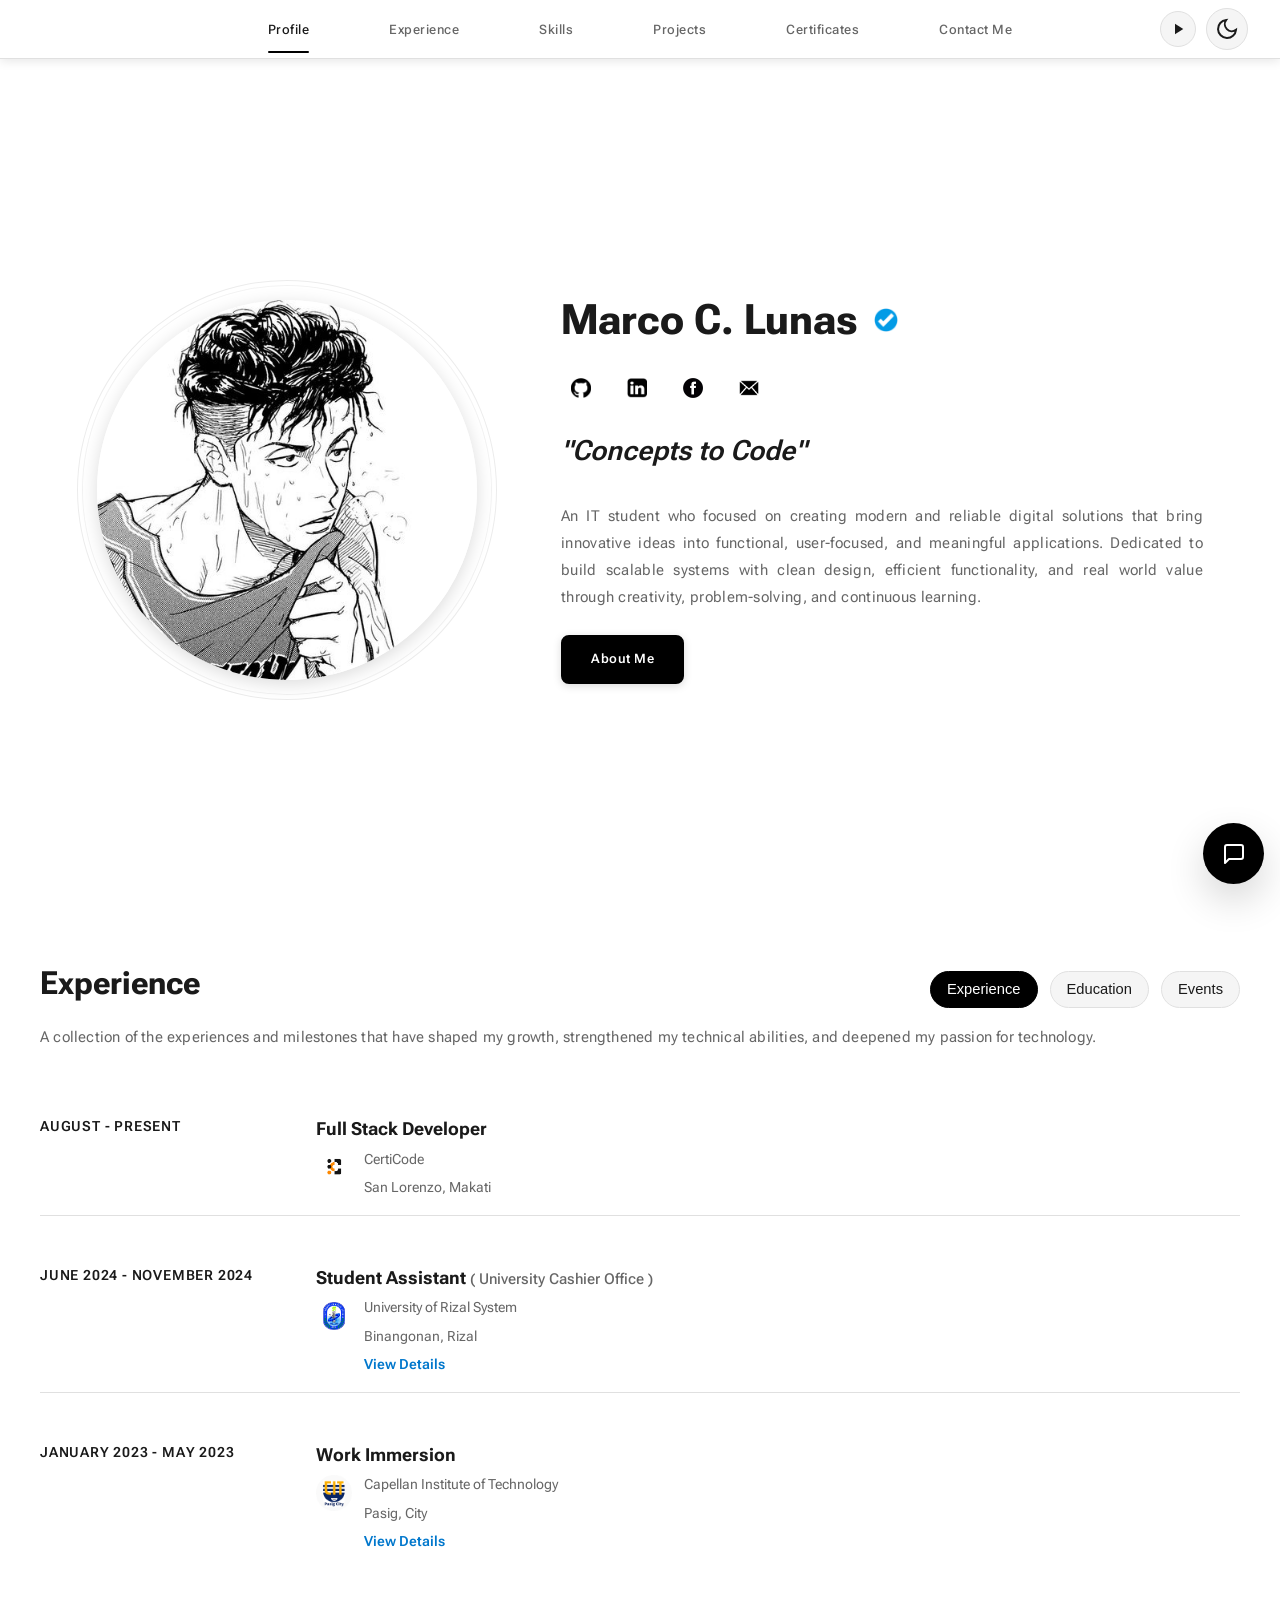
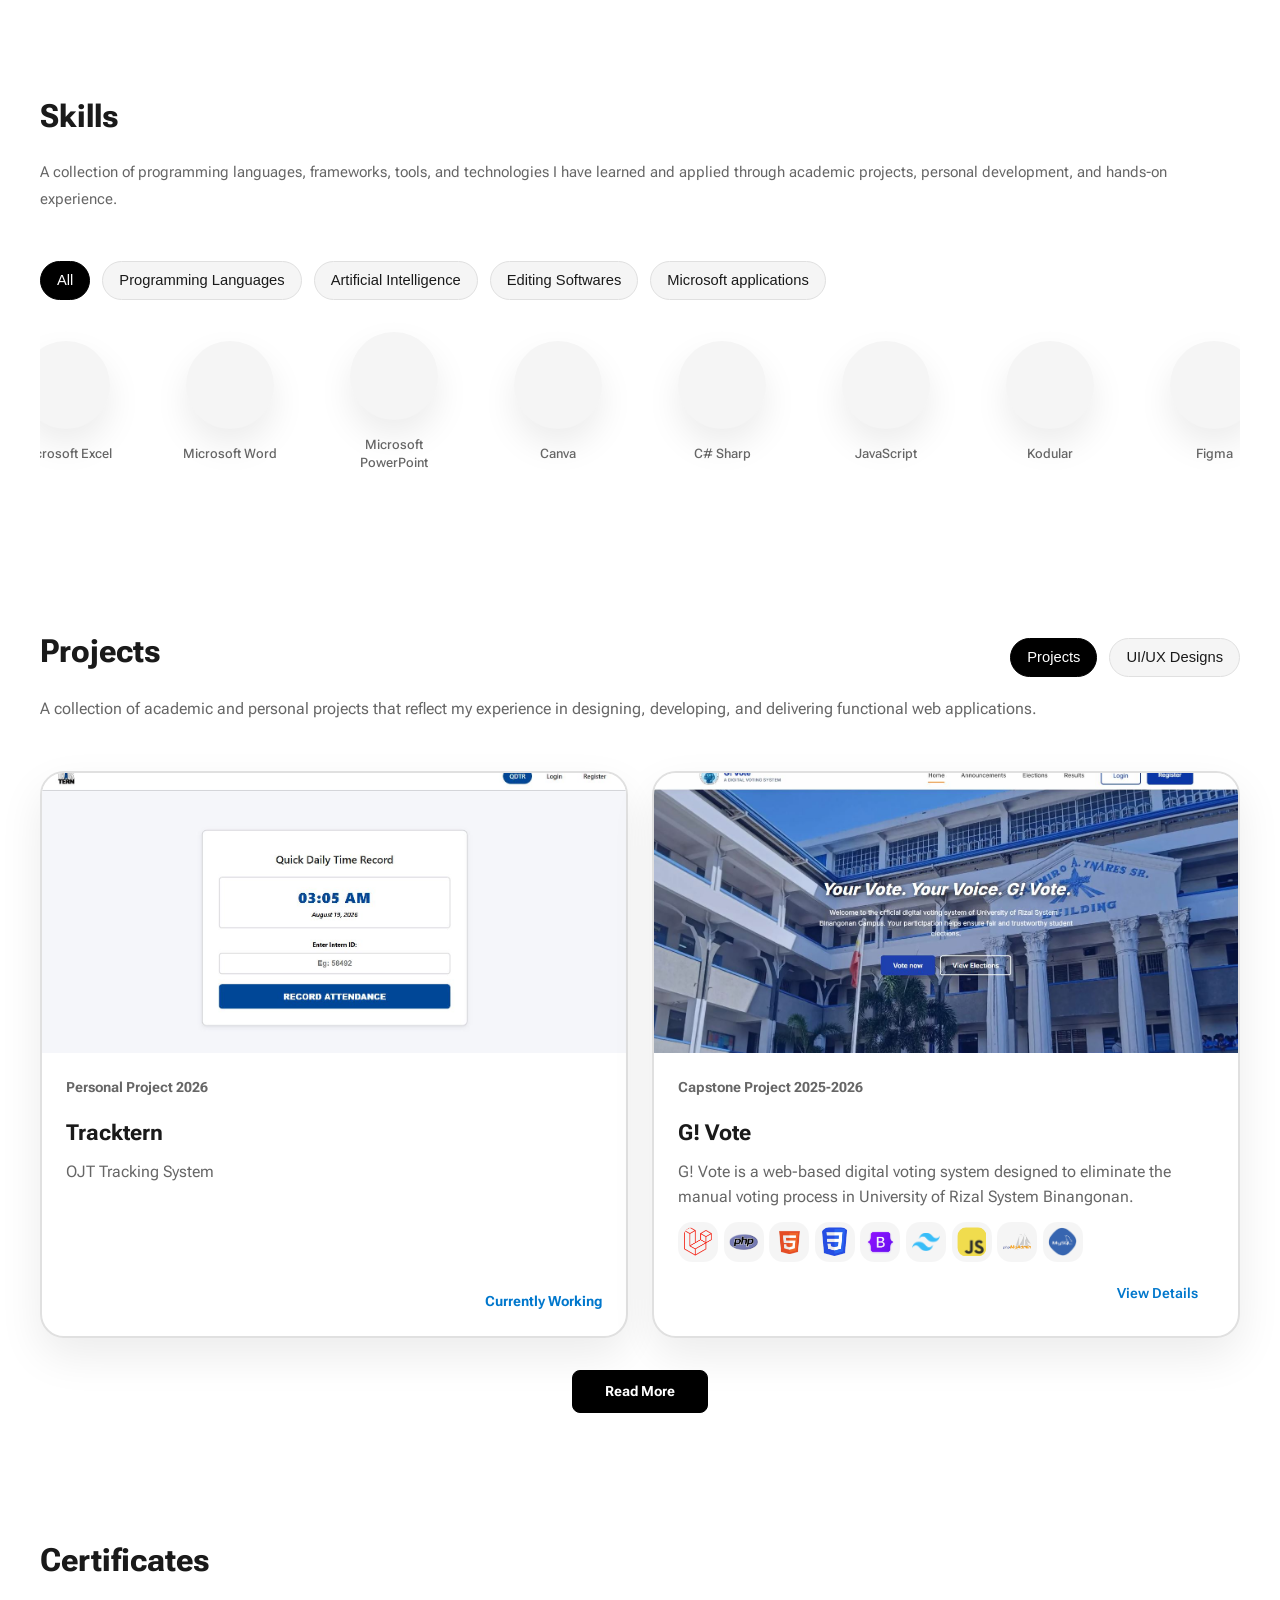
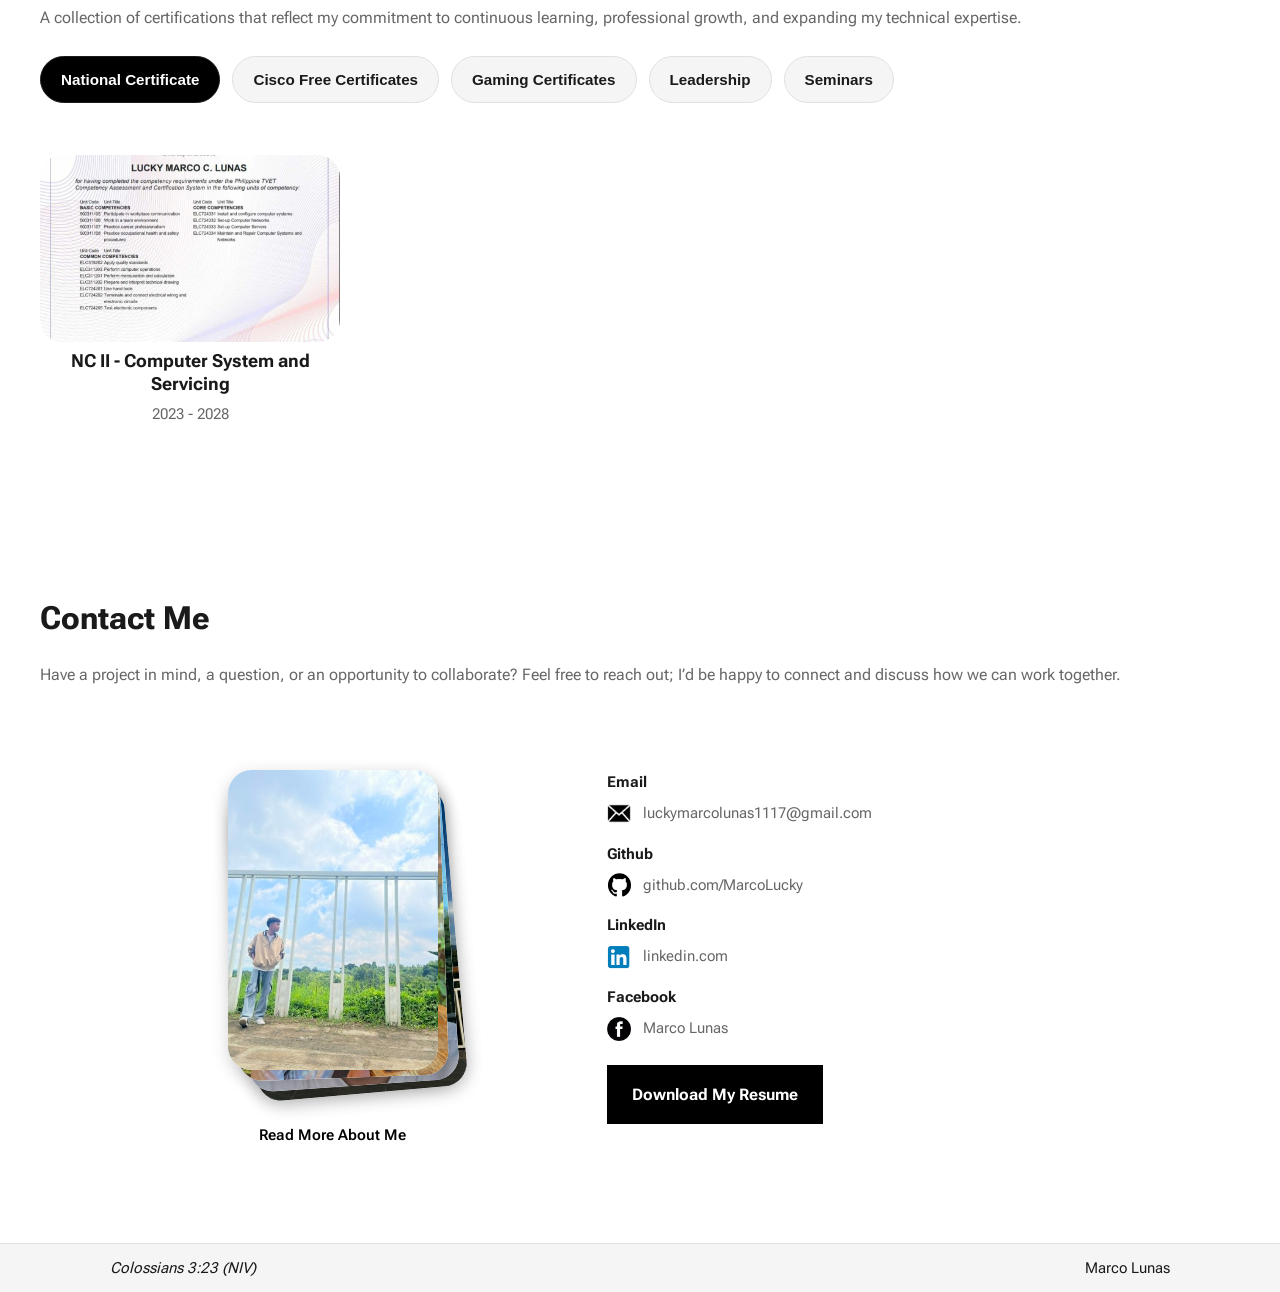
==== commit d74ae2e5: "Merge branch 'main' of https://github.com/MarcoLucky/Marco_Portfolio" ====
--- a/index.html
+++ b/index.html
@@ -136,7 +136,7 @@
                                     <div class="company-and-meta">
                                         <p class="experience-company">CertiCode</p>
                                         <div class="experience-meta-row">
-                                            <p class="experience-location">Remote</p>
+                                            <p class="experience-location">San Lorenzo, Makati</p>
                                            
                                         </div>
                                     </div>
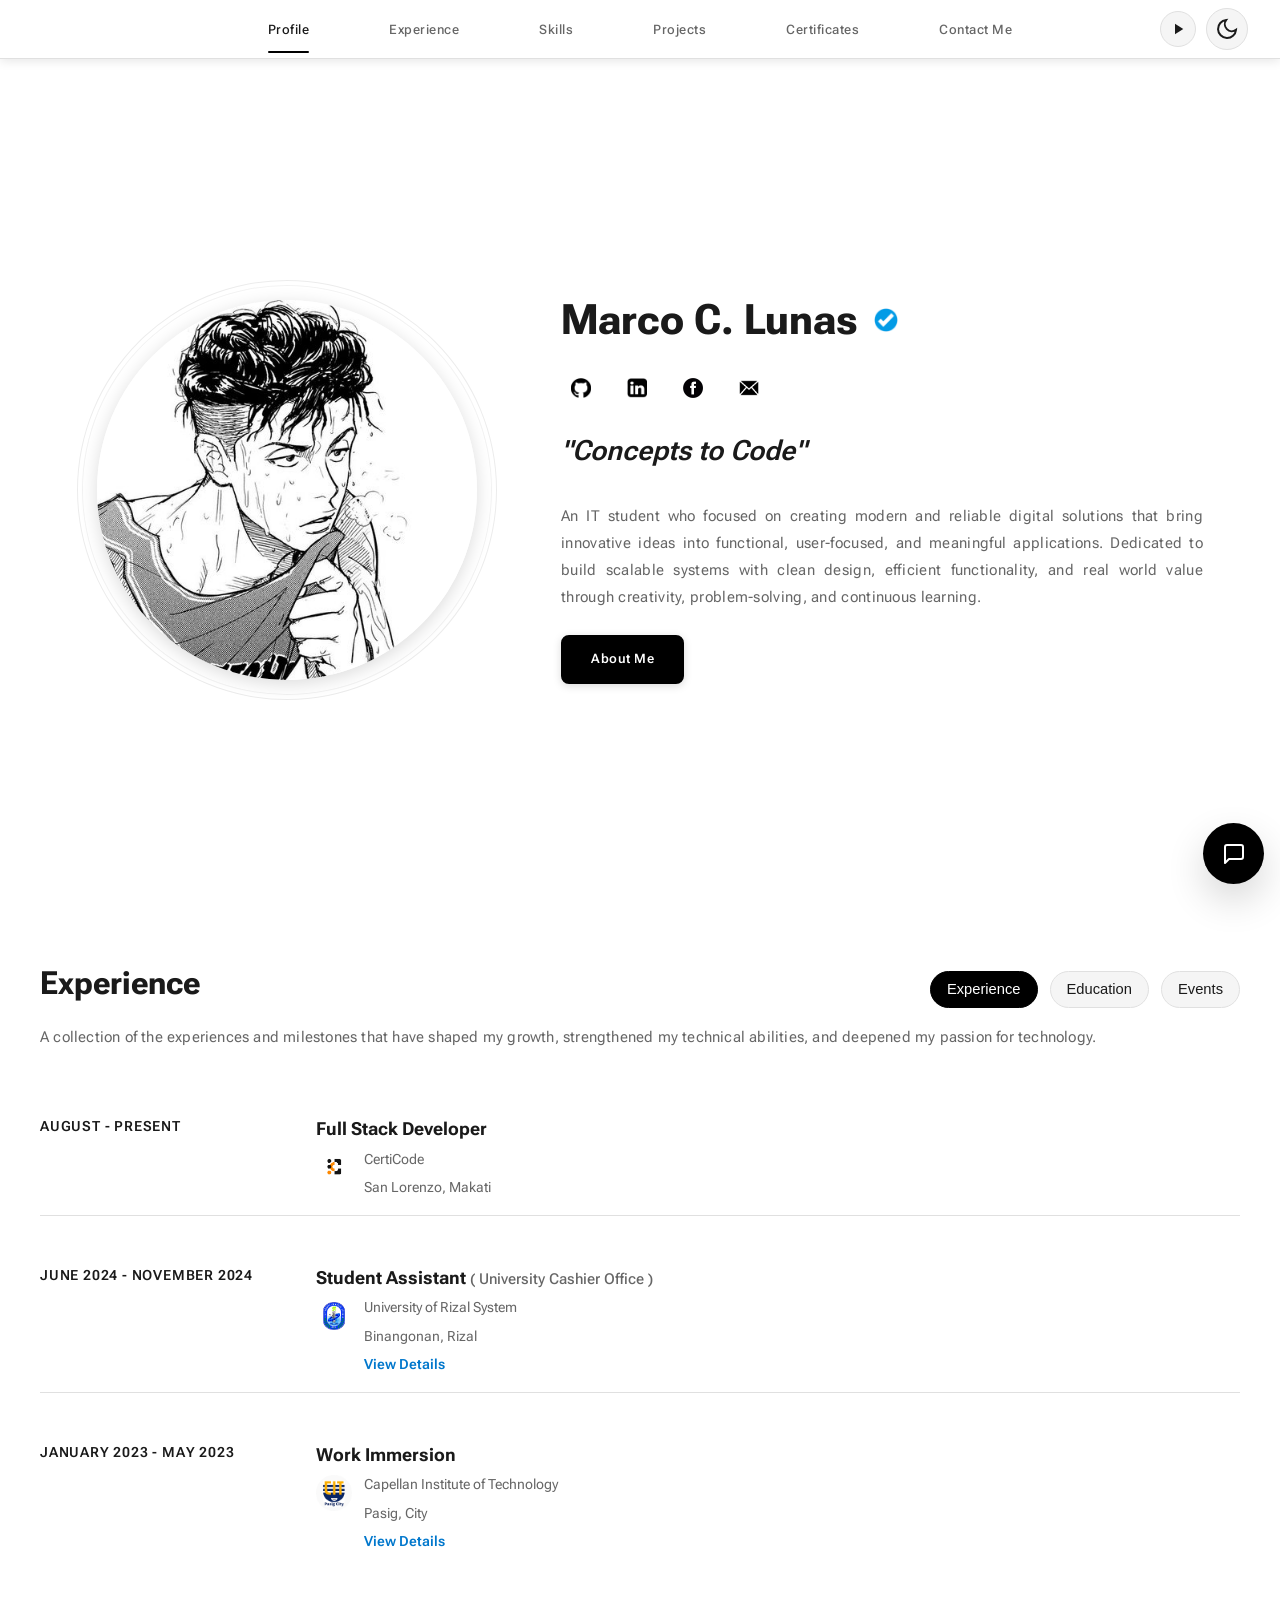
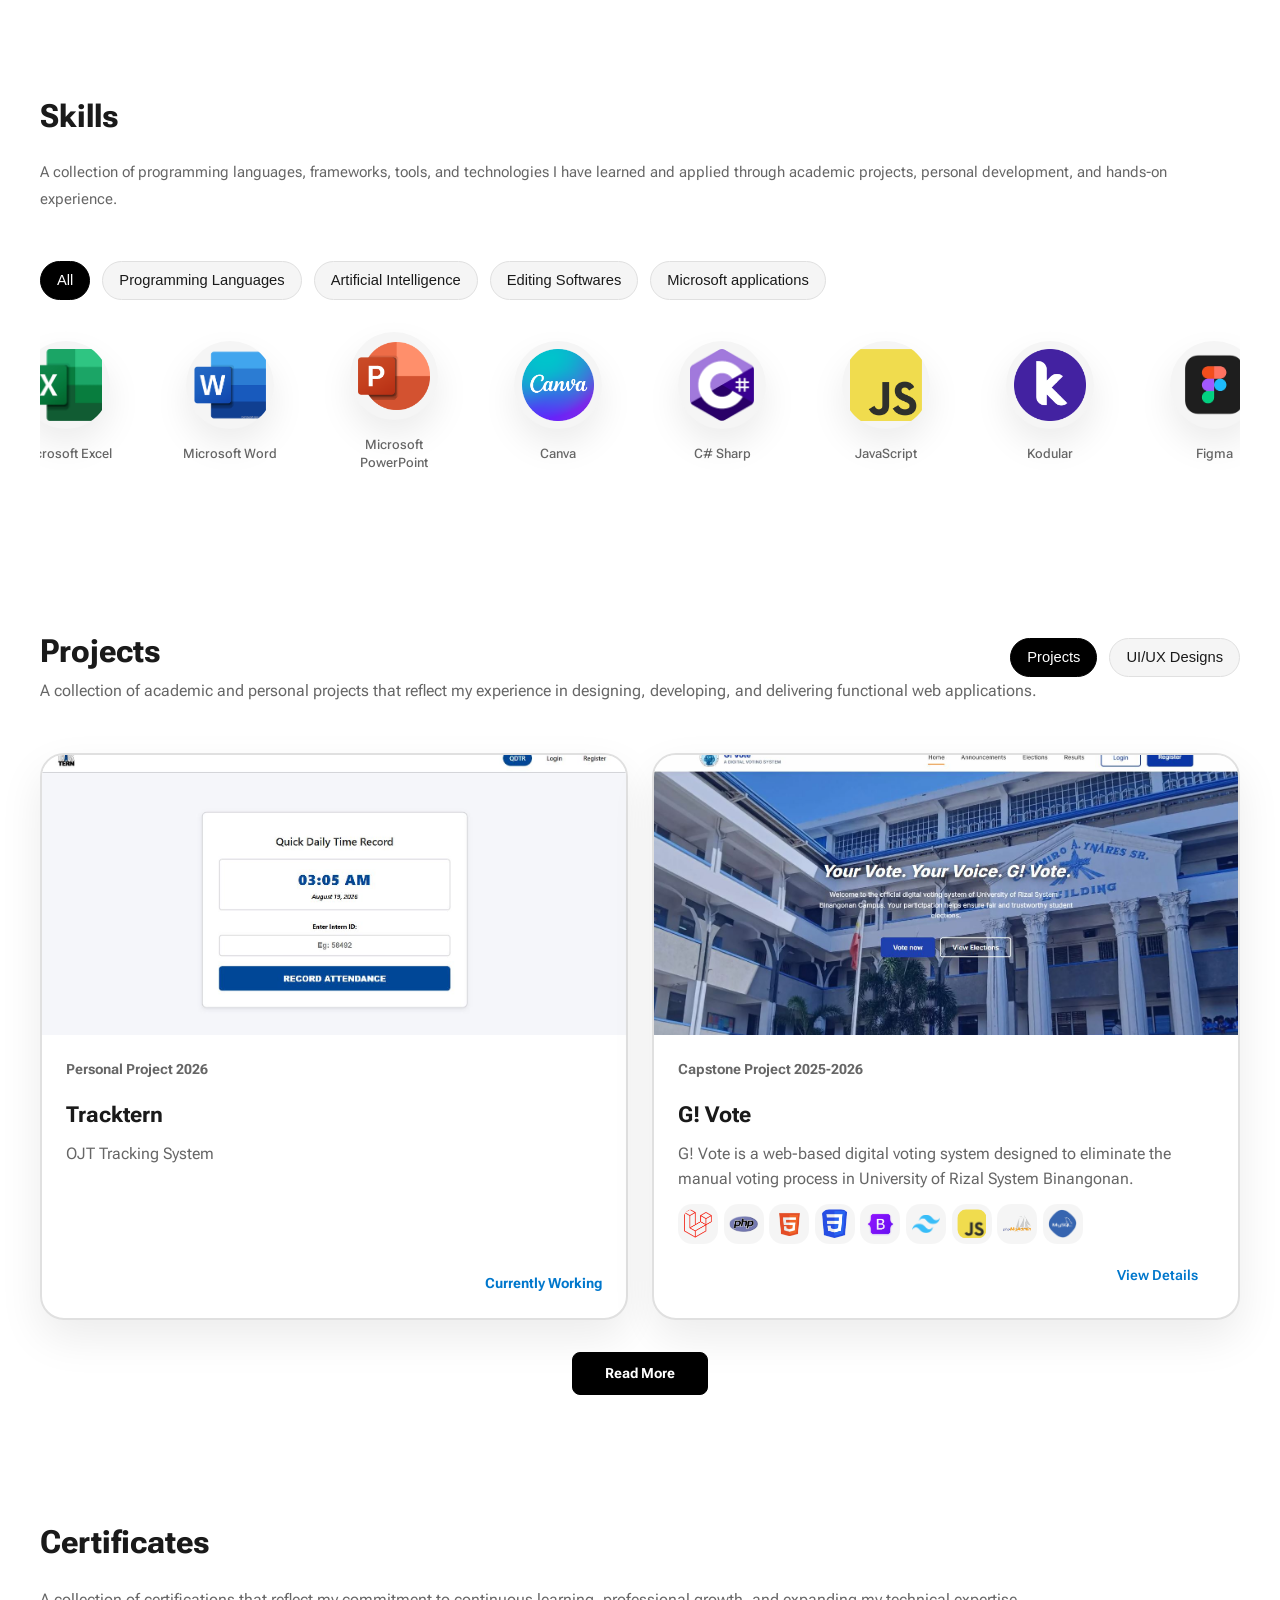
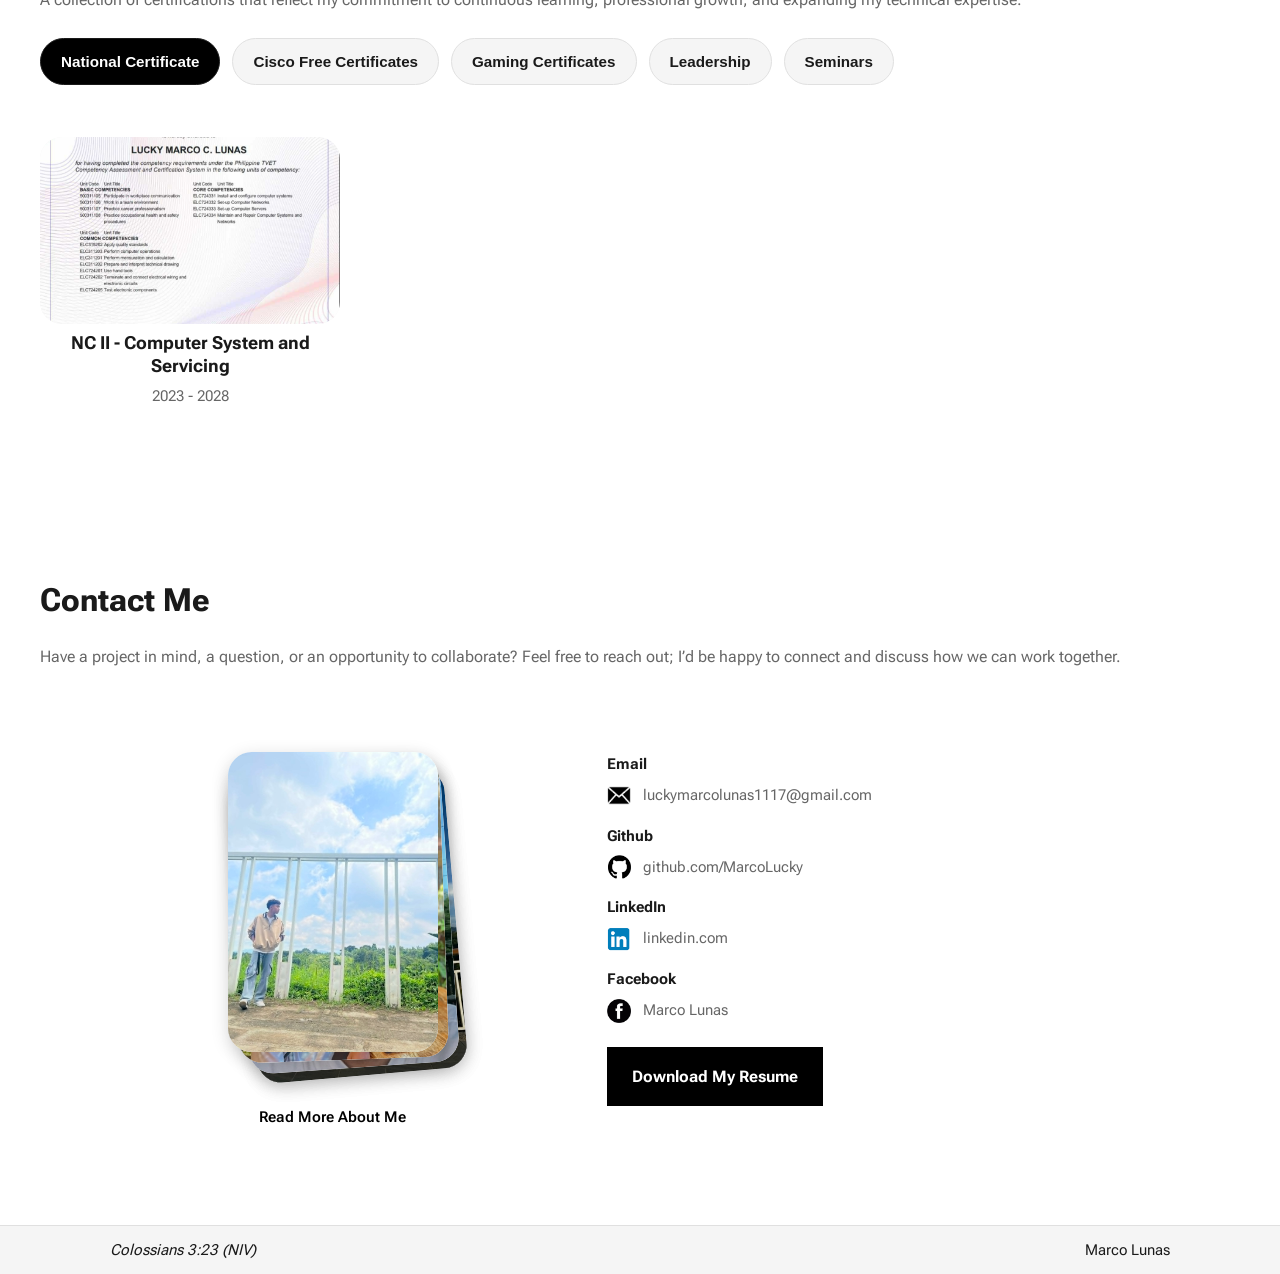
==== commit 09891fce: "fix the tabs and mobile view" ====
--- a/index.html
+++ b/index.html
@@ -122,6 +122,16 @@
                             <button type="button" class="experience-tab skill-filter-btn" role="tab" aria-selected="false" aria-controls="educationItems" data-target="education">Education</button>
                             <button type="button" class="experience-tab skill-filter-btn" role="tab" aria-selected="false" aria-controls="eventsItems" data-target="events">Events</button>
                         </div>
+                        <div class="section-switch responsive-section-switch">
+                            <button id="experienceMobileSwitchBtn" class="switch-button" aria-expanded="false" aria-haspopup="true" aria-controls="experienceMobileSwitchMenu" aria-label="Switch experience view">
+                                <svg class="switch-icon" width="18" height="18" viewBox="0 0 24 24" fill="none" stroke="currentColor" stroke-width="2" aria-hidden="true"><path d="M6 9l6 6 6-6"></path></svg>
+                            </button>
+                            <ul id="experienceMobileSwitchMenu" class="switch-menu hidden" role="menu">
+                                <li class="switch-option experience-switch-option" role="menuitem" data-target="experience">Experience</li>
+                                <li class="switch-option experience-switch-option" role="menuitem" data-target="education">Education</li>
+                                <li class="switch-option experience-switch-option" role="menuitem" data-target="events">Events</li>
+                            </ul>
+                        </div>
                     </div>
                     <p id="sectionDescription">A collection of the experiences and milestones that have shaped my growth, strengthened my technical abilities, and deepened my passion for technology.</p>
                 </div>
@@ -434,6 +444,15 @@
                             <button type="button" class="projects-tab skill-filter-btn active" role="tab" aria-selected="true" aria-controls="projectsGrid" data-target="projects">Projects</button>
                             <button type="button" class="projects-tab skill-filter-btn" role="tab" aria-selected="false" aria-controls="uiuxGrid" data-target="uiux">UI/UX Designs</button>
                         </div>
+                        <div class="section-switch responsive-section-switch">
+                            <button id="projectsMobileSwitchBtn" class="switch-button" aria-expanded="false" aria-haspopup="true" aria-controls="projectsMobileSwitchMenu" aria-label="Switch project view">
+                                <svg class="switch-icon" width="18" height="18" viewBox="0 0 24 24" fill="none" stroke="currentColor" stroke-width="2" aria-hidden="true"><path d="M6 9l6 6 6-6"></path></svg>
+                            </button>
+                            <ul id="projectsMobileSwitchMenu" class="switch-menu hidden" role="menu">
+                                <li class="switch-option projects-switch-option" role="menuitem" data-target="projects">Projects</li>
+                                <li class="switch-option projects-switch-option" role="menuitem" data-target="uiux">UI/UX Designs</li>
+                            </ul>
+                        </div>
                     </div>
                     <p id="projectsSectionDescription" class="projects-intro">A collection of academic and personal projects that reflect my experience in designing, developing, and delivering functional web applications.</p>
                 </div>
@@ -824,19 +843,6 @@
 
             <div class="lucky-chatbot__messages"></div>
 
-            <div class="lucky-chatbot__suggestions">
-                <button class="lucky-chatbot__chip" type="button" data-prompt="Who is Marco?">Who is Marco?</button>
-                <button class="lucky-chatbot__chip" type="button" data-prompt="Tell me about yourself">Tell me about yourself</button>
-                <button class="lucky-chatbot__chip" type="button" data-prompt="What are your skills?">What are your skills?</button>
-                <button class="lucky-chatbot__chip" type="button" data-prompt="Show your projects">Show your projects</button>
-                <button class="lucky-chatbot__chip" type="button" data-prompt="Education">Education</button>
-                <button class="lucky-chatbot__chip" type="button" data-prompt="Experience">Experience</button>
-                <button class="lucky-chatbot__chip" type="button" data-prompt="What are you learning?">What are you learning?</button>
-                <button class="lucky-chatbot__chip" type="button" data-prompt="What is your goal?">What is your goal?</button>
-                <button class="lucky-chatbot__chip" type="button" data-prompt="Contact information">Contact information</button>
-                <button class="lucky-chatbot__chip" type="button" data-prompt="Download resume">Download resume</button>
-            </div>
-
             <div class="lucky-chatbot__composer">
                 <input class="lucky-chatbot__input" type="text" placeholder="Ask Marco AI..." aria-label="Ask Marco AI" />
                 <button class="lucky-chatbot__send" type="button" aria-label="Send message">
--- a/css/style.css
+++ b/css/style.css
@@ -582,7 +582,11 @@
     font-size: 13px;
     font-weight: 600;
     cursor: pointer;
-    transition: all var(--transition-standard);
+    transition: transform var(--transition-standard),
+                box-shadow var(--transition-standard),
+                background-color var(--transition-standard),
+                color var(--transition-standard),
+                border-color var(--transition-standard);
     font-family: 'Roboto Flex', sans-serif;
     letter-spacing: 0.5px;
     box-shadow: 0 2px 8px rgba(0, 0, 0, 0.15);
@@ -1021,6 +1025,14 @@
     margin: 0;
     align-items: center;
     justify-content: flex-end;
+}
+
+.projects-header-main h2 {
+    margin: 0;
+}
+
+.section-switch.responsive-section-switch {
+    display: none;
 }
 
 .certificates-header {
@@ -1451,6 +1463,11 @@
     background: var(--bg-secondary);
 }
 
+.switch-option.active {
+    background: var(--bg-secondary);
+    font-weight: 700;
+}
+
 /* Hidden utility */
 .hidden { display: none !important; }
 
@@ -1760,14 +1777,14 @@
     }
 }
 
-@media (max-width: 900px) {
+@media (max-width: 1024px) {
     .experience-header-main,
     .projects-header-main {
         align-items: center;
         flex-direction: row;
         flex-wrap: nowrap;
-        justify-content: space-between;
-        gap: 0.75rem;
+        justify-content: flex-start;
+        gap: 0.6rem;
     }
 
     .experience-header-main h2,
@@ -1777,25 +1794,13 @@
 
     .experience-tabs,
     .projects-tabs {
-        flex: 1 1 auto;
-        flex-wrap: nowrap;
-        justify-content: flex-end;
-        min-width: 0;
-        max-width: calc(100% - 7rem);
-        overflow-x: auto;
-        padding-bottom: 0.15rem;
-        scrollbar-width: none;
-        -webkit-overflow-scrolling: touch;
-    }
-
-    .experience-tabs::-webkit-scrollbar,
-    .projects-tabs::-webkit-scrollbar {
         display: none;
     }
 
-    .experience-tab,
-    .projects-tab {
+    .section-switch.responsive-section-switch {
+        display: inline-block;
         flex: 0 0 auto;
+        margin-left: 0;
     }
 
     .experience-card {
--- a/css/chatbot.css
+++ b/css/chatbot.css
@@ -267,31 +267,7 @@
 }
 
 .lucky-chatbot__bubble-time {
-    font-size: 0.68rem;
-    opacity: 0.7;
-}
-
-.lucky-chatbot__suggestions {
-    display: flex;
-    flex-wrap: wrap;
-    gap: 0.5rem;
-    padding: 0 1rem 0.8rem;
-}
-
-.lucky-chatbot__chip {
-    border: 1px solid var(--border-color, rgba(0,0,0,0.12));
-    background: var(--bg-secondary, rgba(255,255,255,0.95));
-    color: var(--accent-color, #4d6cff);
-    padding: 0.45rem 0.7rem;
-    border-radius: 999px;
-    font-size: 0.8rem;
-    cursor: pointer;
-    transition: transform 180ms ease, background-color 180ms ease;
-}
-
-.lucky-chatbot__chip:hover {
-    transform: translateY(-1px);
-    background: rgba(255, 255, 255, 0.96);
+    display: none;
 }
 
 .lucky-chatbot__composer {
@@ -395,12 +371,6 @@
     border-color: rgba(255, 255, 255, 0.05);
 }
 
-body.dark-mode .lucky-chatbot__chip {
-    background: var(--bg-secondary, rgba(17,24,39,0.9));
-    color: var(--text-primary, #dbeafe);
-    border-color: rgba(96, 165, 250, 0.12);
-}
-
 body.dark-mode .lucky-chatbot__composer {
     background: rgba(17, 24, 39, 0.84);
 }
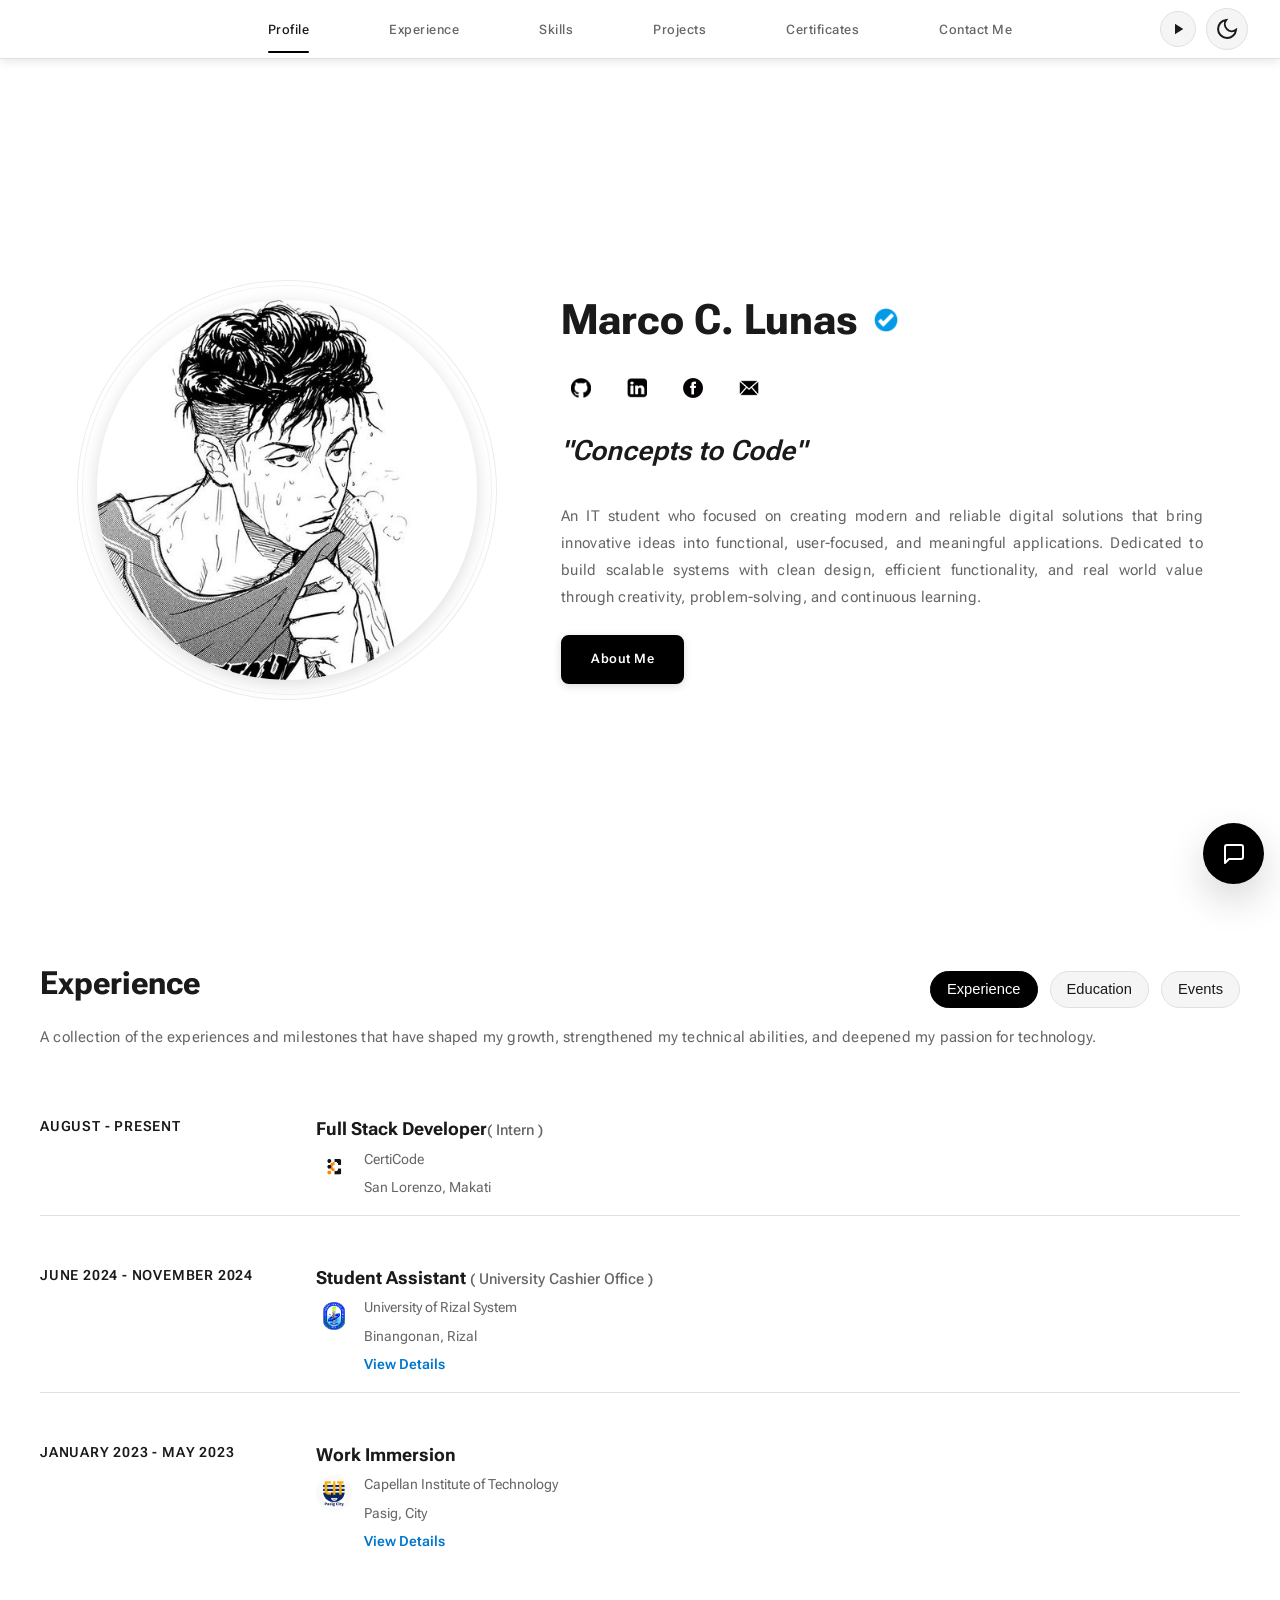
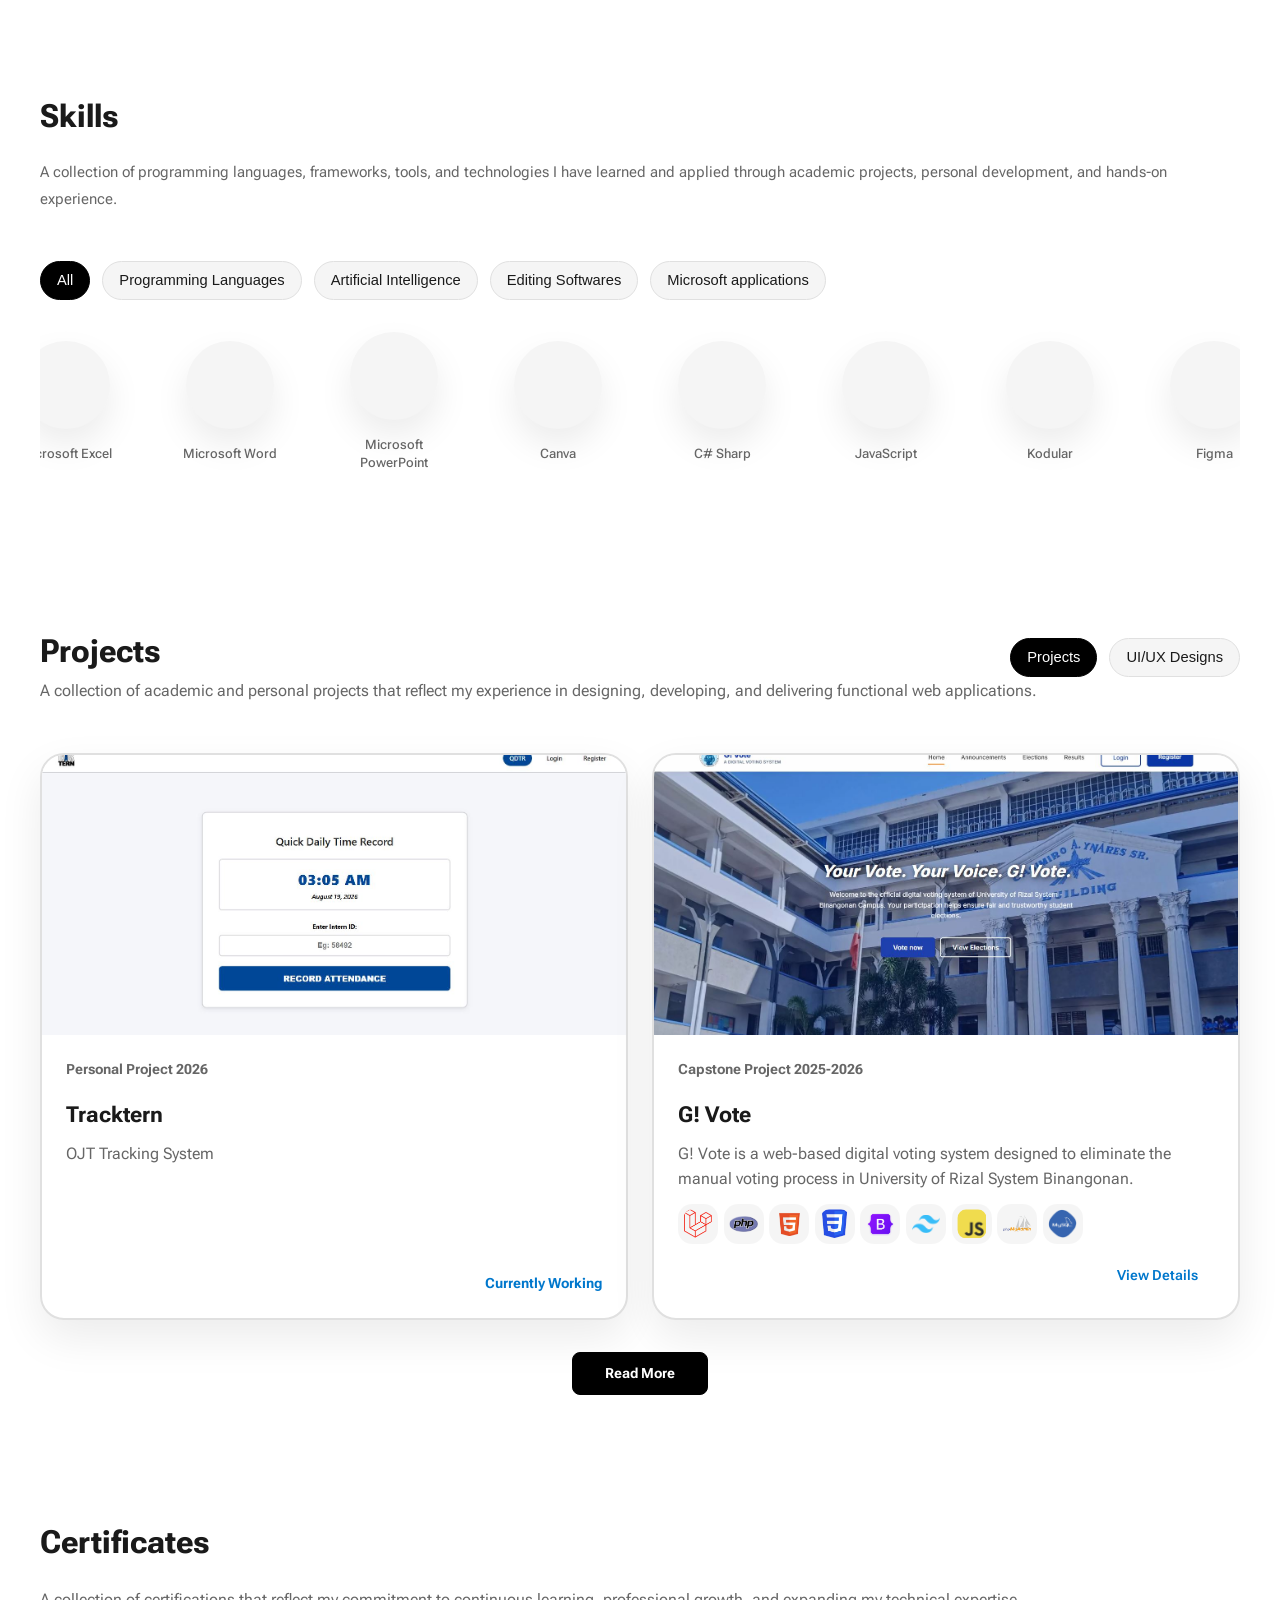
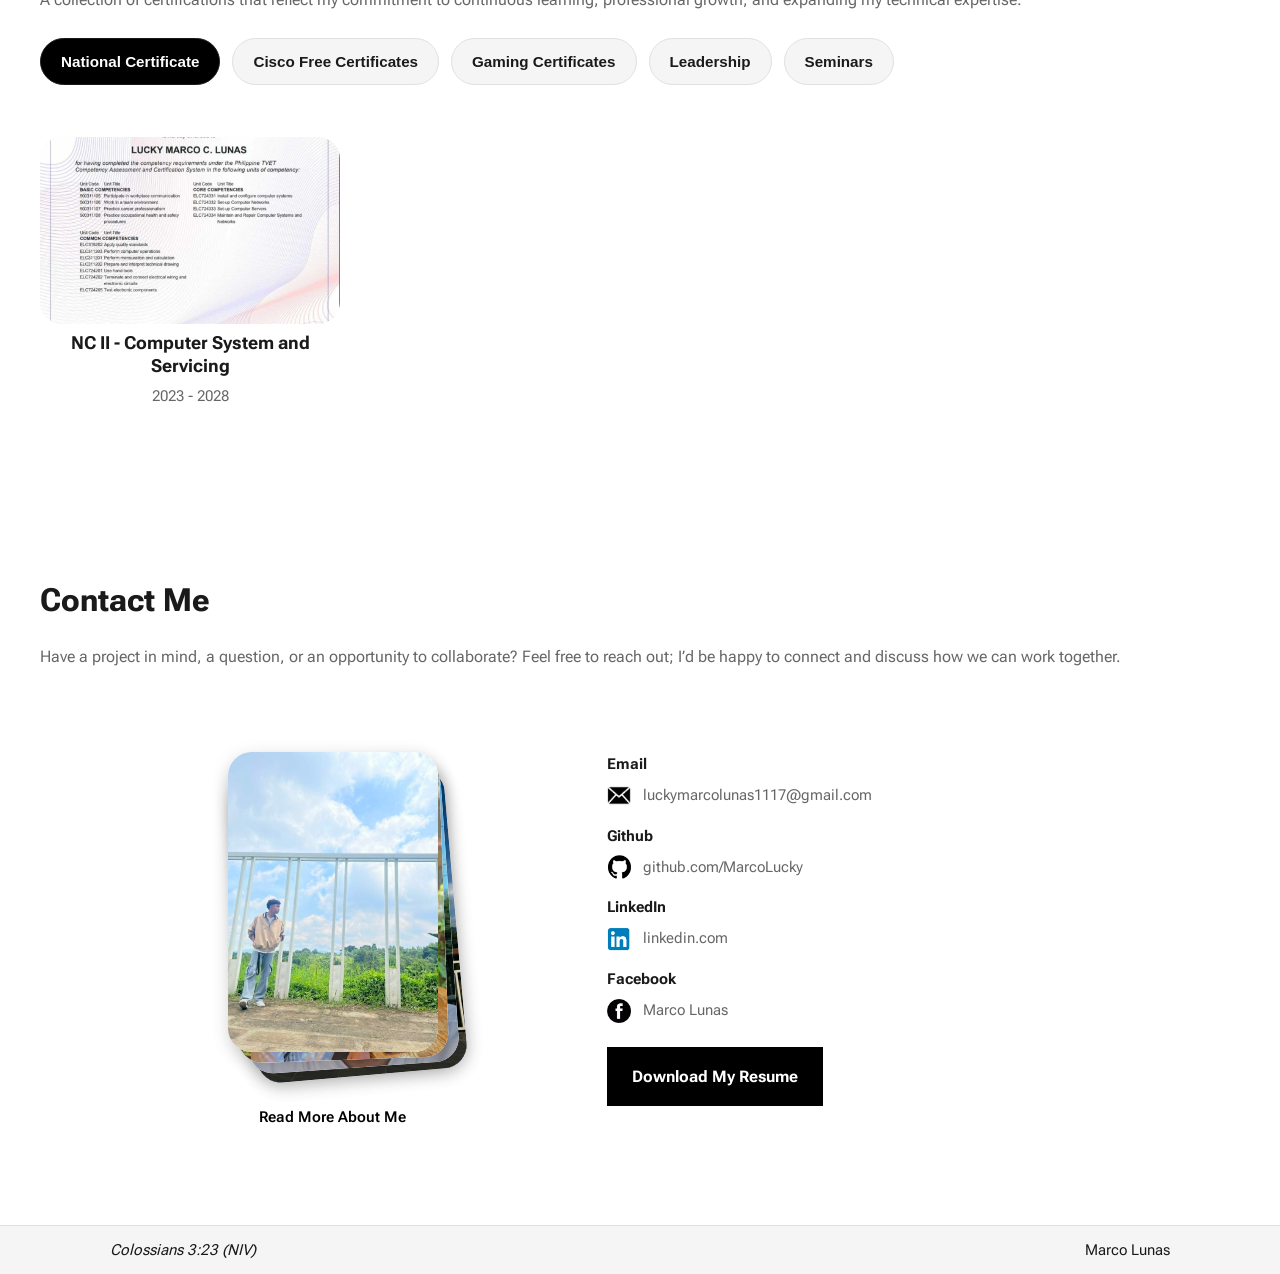
==== commit ba152158: "Add '( Intern )' to Full Stack Developer role" ====
--- a/index.html
+++ b/index.html
@@ -140,7 +140,7 @@
                     <div class="experience-item">
                         <p class="experience-date">August - Present</p>
                         <div class="experience-details">
-                            <h3 class="experience-role">Full Stack Developer</h3>
+                            <h3 class="experience-role">Full Stack Developer<span>( Intern )</span></h3>
                                 <div class="company-block">
                                     <img src="images/certicode.jpg" alt="University of Rizal System logo" class="experience-logo" loading="lazy">
                                     <div class="company-and-meta">
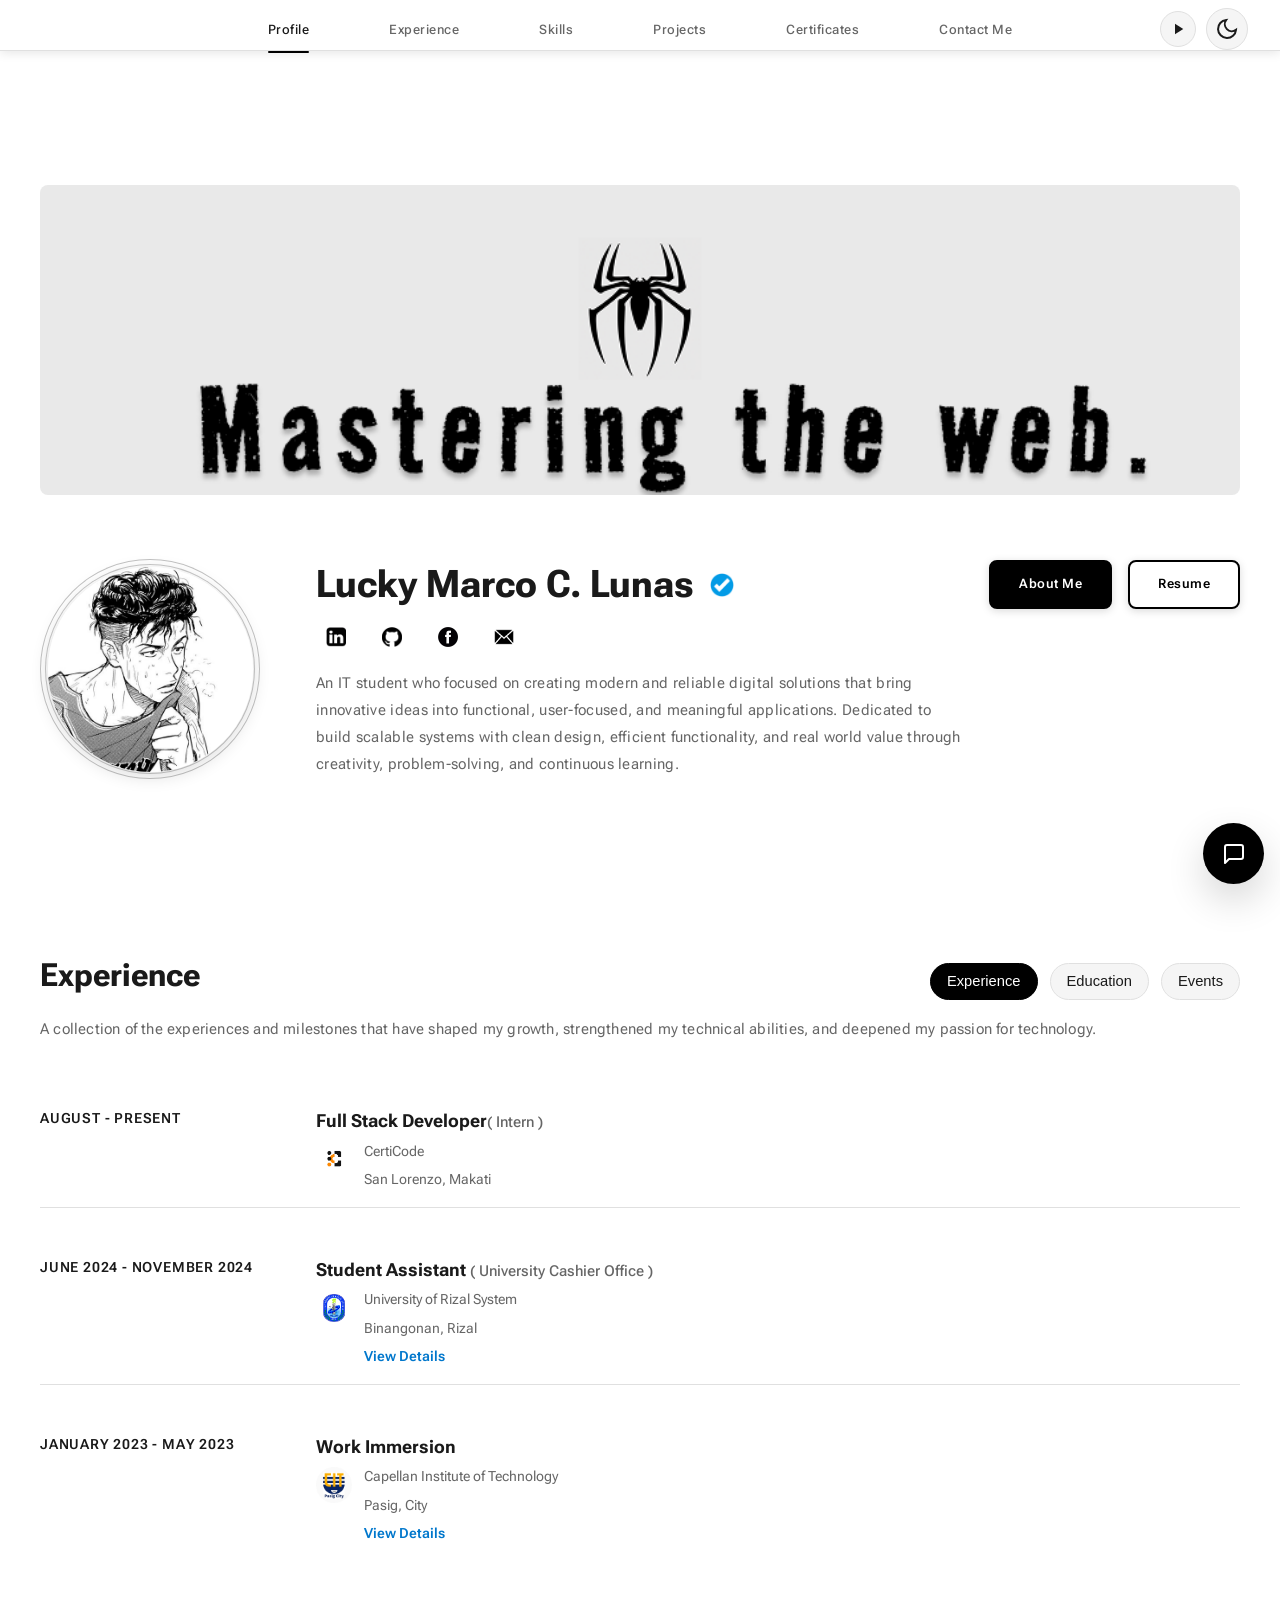
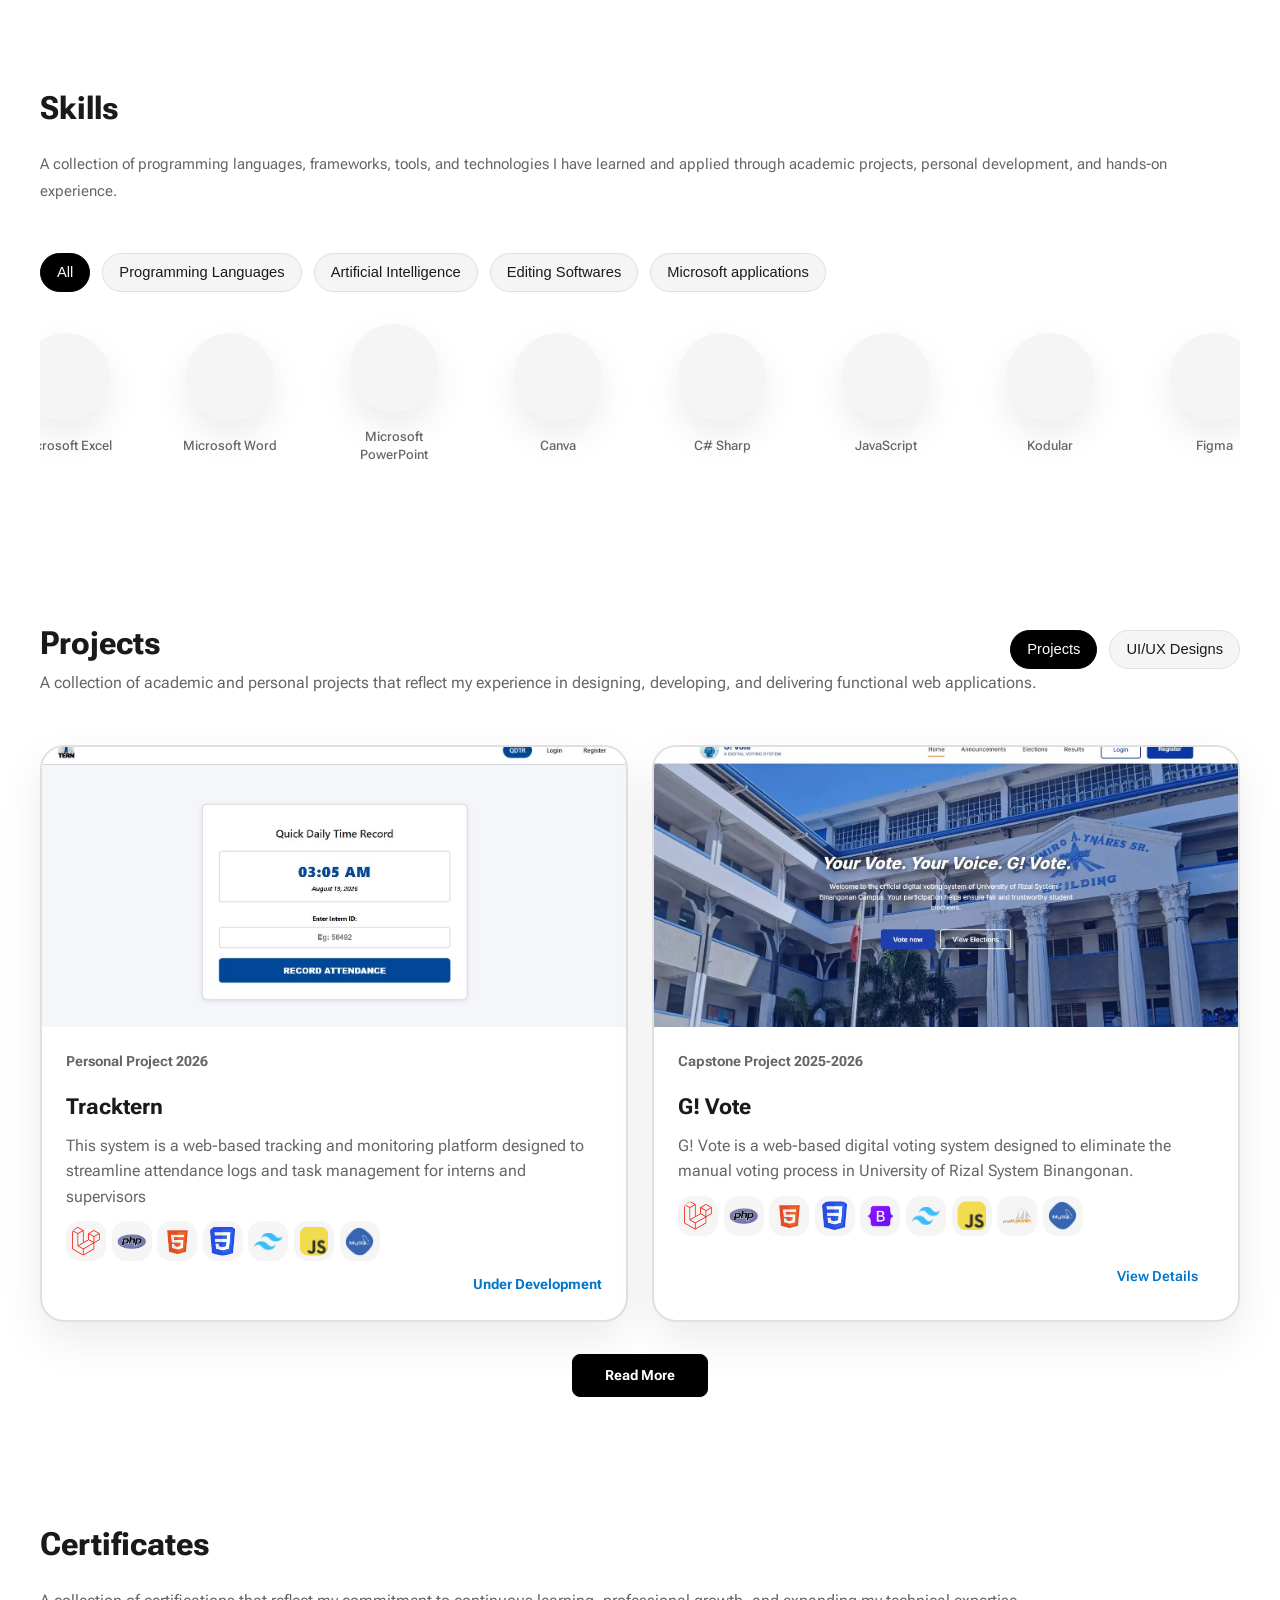
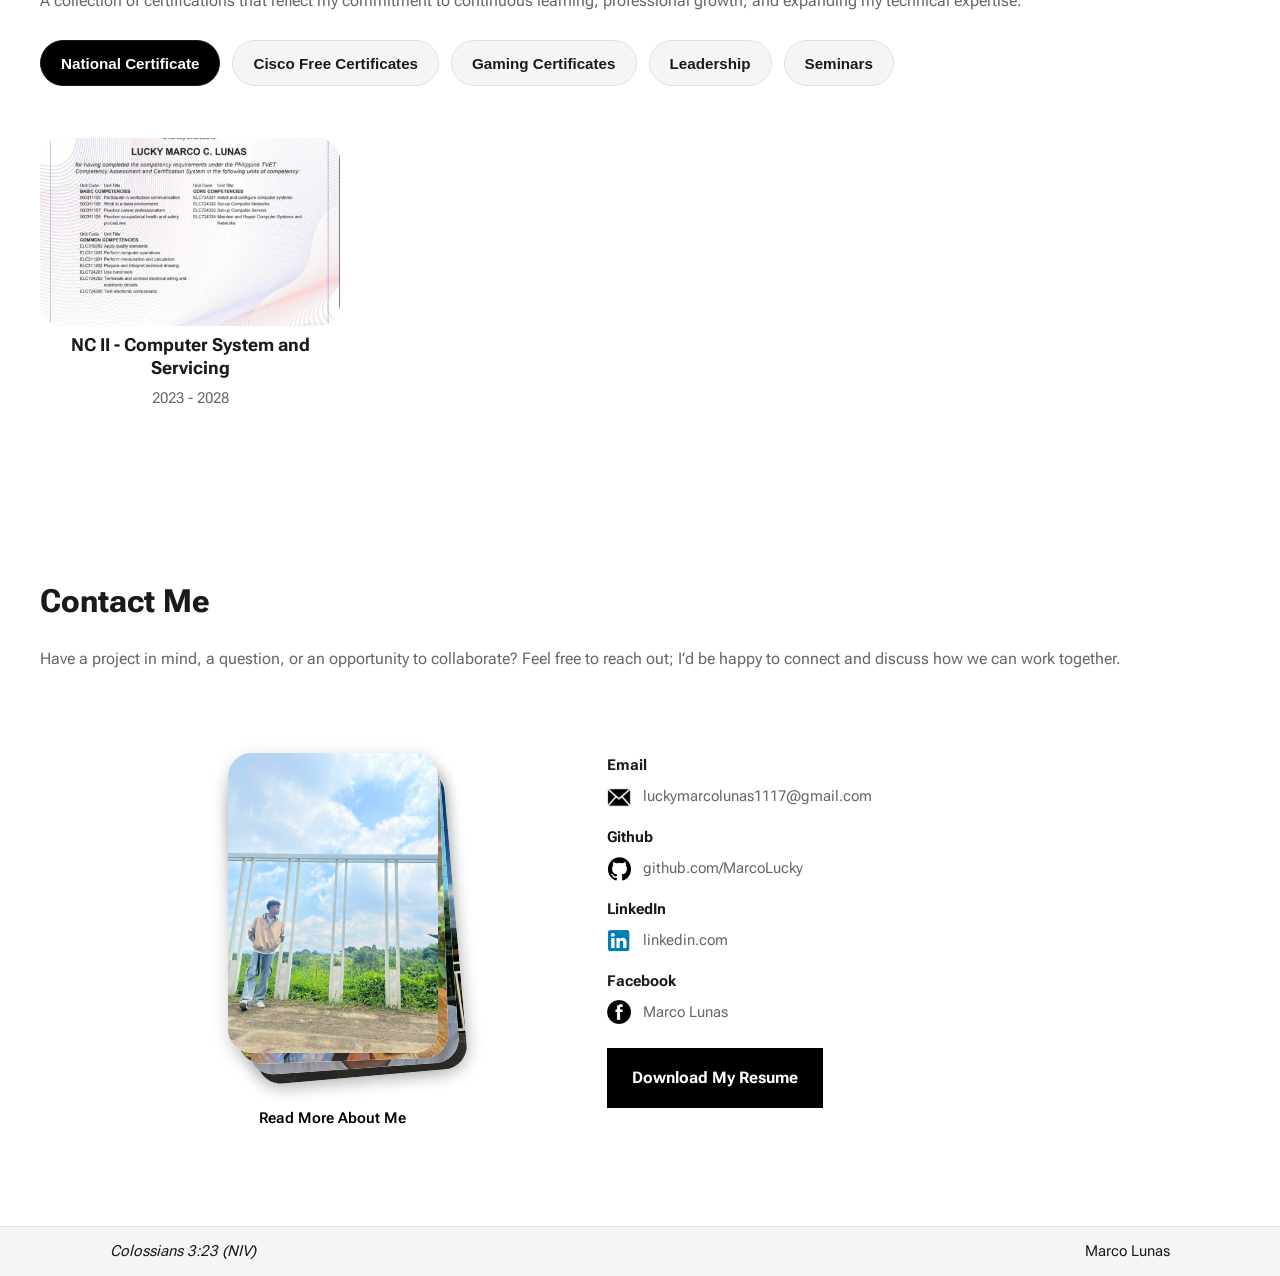
==== commit 63f66427: "revised the hero section" ====
--- a/index.html
+++ b/index.html
@@ -59,55 +59,51 @@
         <!-- Profile Section -->
         <section id="profile" class="profile-section active">
             <div class="profile-container">
-                <!-- Profile Image -->
-                <div class="profile-image-wrapper">
-                    <img src="images/picture.jpg" alt="Lucky Marco C. Lunas" class="profile-image" loading="eager"
-                         data-default="images/picture.jpg"
-                         data-hover="images/picture_bnw.webp"
-                         data-dark-default="images/dark_mode_picture1.jpg"
-                         data-dark-hover="images/picture3.webp"
-                         data-tooltip="picture_bnw.webp">
-                </div>
-                
-
-                <!-- Profile Info -->
-                <div class="profile-info">
-                    <!-- Name with Badge -->
-                    <div class="name-badge-wrapper">
-                        <h1 class="profile-name">Marco C. Lunas</h1>
-                        <img src="images/check_mark.png" alt="Verified" class="verified-badge">
-                    </div>
-
-                    <!-- Social Media Icons -->
-                    <div class="social-links">
-                        <a href="https://github.com/MarcoLucky" class="social-icon" title="GitHub">
-                            <img src="images/Github.png" alt="GitHub" loading="lazy">
-                        </a>
-                        <a href="https://linkedin.com" class="social-icon" title="LinkedIn">
-                            <img src="images/linked_in.png" alt="LinkedIn" loading="lazy">
-                        </a>
-                
-                        <a href="https://www.facebook.com/lucky.lunas.3/" class="social-icon" title="Facebook">
-                            <img src="images/facebook.png" alt="Facebook" loading="lazy">
-                        </a>
-                        <a href="https://mail.google.com/mail/?view=cm&fs=1&to=luckymarcolunas1117@gmail.com" target="_blank" rel="noopener noreferrer" class="social-icon" title="Email">
-                            <img src="images/email.png" alt="Email" loading="lazy">
-                        </a>
-                    </div>
-
-                    <!-- Tagline -->
-                    <h2 class="profile-tagline">"Concepts to Code"</h2>
-
-                    <!-- Bio -->
-                    <p class="profile-bio">
-                        An IT student who focused on creating modern and reliable digital solutions that bring innovative ideas into functional, user-focused, and meaningful applications. Dedicated to build scalable systems with clean design, efficient functionality, and real world value through creativity, problem-solving, and continuous learning.
-                    </p>
-
-                    <!-- About Me Button -->
-                    <a href="#contact" class="resume-btn">About Me</a>
-                </div>
-
-                
+                <div class="profile-cover" aria-hidden="true"></div>
+
+                <div class="profile-content">
+                    <div class="profile-image-wrapper">
+                        <img src="images/picture.jpg" alt="Lucky Marco C. Lunas" class="profile-image" loading="eager"
+                             data-default="images/picture.jpg"
+                             data-hover="images/picture_bnw.webp"
+                             data-dark-default="images/picture.jpg"
+                             data-dark-hover="images/picture_bnw.webp"
+                             data-tooltip="picture_bnw.webp">
+                    </div>
+
+                    <div class="profile-info">
+                        <div class="profile-heading-row">
+                            <div class="name-badge-wrapper">
+                                <h1 class="profile-name">Lucky Marco C. Lunas</h1>
+                                <img src="images/check_mark.png" alt="Verified" class="verified-badge">
+                            </div>
+                            <div class="profile-actions">
+                                <a href="#contact" class="resume-btn">About Me</a>
+                                <a href="resume/Lunas, Lucky Marco(Resume).pdf" class="resume-btn resume-btn-secondary" download="Lucky Marco Lunas Resume.pdf">Resume</a>
+                            </div>
+                        </div>
+
+                        <div class="social-links">
+                            <a href="https://linkedin.com" class="social-icon" title="LinkedIn">
+                                <img src="images/linked_in.png" alt="LinkedIn" loading="lazy">
+                            </a>
+                            <a href="https://github.com/MarcoLucky" class="social-icon" title="GitHub">
+                                <img src="images/Github.png" alt="GitHub" loading="lazy">
+                            </a>
+                            <a href="https://www.facebook.com/lucky.lunas.3/" class="social-icon" title="Facebook">
+                                <img src="images/facebook.png" alt="Facebook" loading="lazy">
+                            </a>
+                            <a href="https://mail.google.com/mail/?view=cm&fs=1&to=luckymarcolunas1117@gmail.com" target="_blank" rel="noopener noreferrer" class="social-icon" title="Email">
+                                <img src="images/email.png" alt="Email" loading="lazy">
+                            </a>
+                        </div>
+
+                        <p class="profile-bio">
+                            An IT student who focused on creating modern and reliable digital solutions that bring innovative ideas into functional, user-focused, and meaningful applications. Dedicated to build scalable systems with clean design, efficient functionality, and real world value through creativity, problem-solving, and continuous learning.
+                        </p>
+
+                    </div>
+                </div>
             </div>
         </section>
 
@@ -459,15 +455,24 @@
                 <div id="projectsGrid" class="projects-grid" role="tabpanel">
                     <article class="project-card">
                         <div class="project-card__image">
-                            <img src="images/1.JPG" alt="Tracktern OJT tracking system screenshot" loading="lazy">
+                            <img src="images/tracktern/1.JPG" alt="Tracktern OJT tracking system screenshot" loading="lazy">
                         </div>
                         <div class="project-card__body">
                             <div class="project-card__meta">
                                 <span class="project-badge">Personal Project 2026</span>
                             </div>
                             <h3>Tracktern</h3>
-                            <p>OJT Tracking System</p>
-                            <span class="project-status project-status--working">Currently Working</span>
+                            <p>This system is a web-based tracking and monitoring platform designed to streamline attendance logs and task management for interns and supervisors</p>
+                            <div class="project-card__icons">
+                                <img src="images/skills/laravel.png" alt="Laravel" loading="lazy">
+                                <img src="images/skills/php.png" alt="PHP" loading="lazy">
+                                <img src="images/skills/html.png" alt="HTML" loading="lazy">
+                                <img src="images/skills/css.png" alt="CSS" loading="lazy">
+                                <img src="images/skills/tailwind.webp" alt="Tailwind" loading="lazy">
+                                <img src="images/skills/javascript.png" alt="JavaScript" loading="lazy">
+                                  <img src="images/skills/mysql.png" alt="MySql" loading="lazy">
+                            </div>
+                            <span class="project-status project-status--working">Under Development</span>
                         </div>
                     </article>
                     <article class="project-card">
--- a/css/style.css
+++ b/css/style.css
@@ -112,13 +112,19 @@
 }
 
 main {
-    padding-top: calc(4rem + var(--spacing-md));
+    padding-top: calc(4rem + var(--spacing-sm));
 }
 
 .navbar {
     max-width: 1400px;
     margin: 0 auto;
     padding: var(--spacing-md) var(--spacing-lg);
+}
+
+@media (min-width: 739px) {
+    .navbar {
+        padding-bottom: var(--spacing-sm);
+    }
 }
 
 .nav-wrapper {
@@ -359,7 +365,7 @@
    PROFILE SECTION
    ============================================ */
 .profile-section {
-    padding: var(--spacing-3xl) var(--spacing-lg);
+    padding: var(--spacing-sm) clamp(0.5rem, 1.5vw, 1rem) var(--spacing-2xl);
     background-color: var(--bg-primary);
     display: flex;
     align-items: center;
@@ -368,13 +374,29 @@
 }
 
 .profile-container {
-    max-width: 1200px;
+    width: min(100%, 1200px);
     margin: 0 auto;
-    display: flex;
-    align-items: center;
-    justify-content: center;
-    gap: var(--spacing-3xl);
-    flex-wrap: wrap;
+    display: grid;
+    gap: var(--spacing-xl);
+    position: relative;
+}
+
+.profile-cover {
+    width: 100%;
+    height: clamp(190px, 25vw, 310px);
+    background: url('../images/cover_photo/light_mode_bg.png') top center / 100% auto no-repeat;
+    border-radius: var(--radius-md);
+}
+
+body.dark-mode .profile-cover {
+    background-image: url('../images/cover_photo/dark_mode_bg.png');
+}
+
+.profile-content {
+    display: flex;
+    align-items: center;
+    justify-content: center;
+    gap: clamp(1.5rem, 5vw, 3.5rem);
 }
 
 /* Profile Image */
@@ -383,12 +405,12 @@
     display: inline-flex;
     align-items: center;
     justify-content: center;
-    width: min(100%, 420px);
+    width: min(100%, 220px);
     max-width: 100%;
     aspect-ratio: 1 / 1;
     position: relative;
     isolation: isolate;
-    padding: clamp(0.5rem, 2vw, 1rem);
+    padding: 0;
     margin-inline: auto;
 }
 
@@ -399,7 +421,7 @@
     border-radius: var(--radius-full);
     background: transparent;
     z-index: 0;
-    box-shadow: inset 0 0 0 1px rgba(0, 0, 0, 0.08);
+    box-shadow: inset 0 0 0 1px var(--profile-ring-color);
     pointer-events: none;
     width: 100%;
     height: 100%;
@@ -413,7 +435,7 @@
     background: transparent;
     z-index: 0;
     animation: pulseRing 2.2s ease-out infinite;
-    box-shadow: 0 0 0 1px rgba(0, 0, 0, 0.06);
+    box-shadow: 0 0 0 1px var(--profile-ring-color);
     opacity: 0.9;
     pointer-events: none;
     width: calc(100% - 12px);
@@ -421,8 +443,8 @@
 }
 
 .profile-image {
-    width: 380px;
-    height: 380px;
+    width: 205px;
+    height: 205px;
     border-radius: 999px;
     object-fit: cover;
     box-shadow: var(--shadow-medium);
@@ -449,8 +471,8 @@
 }
 
 .profile-image-wrapper .profile-image {
-    width: 380px;
-    height: 380px;
+    width: 205px;
+    height: 205px;
     border-radius: 50%;
     object-fit: cover;
 }
@@ -459,10 +481,17 @@
 /* Profile Info */
 .profile-info {
     flex: 1;
-    min-width: 300px;
+    min-width: 0;
     display: flex;
     flex-direction: column;
-    gap: var(--spacing-lg);
+    gap: var(--spacing-sm);
+}
+
+.profile-heading-row {
+    display: flex;
+    align-items: center;
+    justify-content: space-between;
+    gap: clamp(2rem, 6vw, 5rem);
 }
 
 .name-badge-wrapper {
@@ -478,7 +507,7 @@
 }
 
 .profile-name {
-    font-size: var(--font-display-title);
+    font-size: clamp(1.65rem, 3vw, 2.35rem);
     font-weight: 700;
     color: var(--text-primary);
     line-height: 1.15;
@@ -566,7 +595,7 @@
     color: var(--text-secondary);
     line-height: 1.8;
     max-width: 650px;
-    text-align: justify;
+    text-align: left;
     letter-spacing: 0.3px;
     margin-top: 0.3rem;
 }
@@ -612,6 +641,23 @@
     outline-offset: 2px;
 }
 
+.profile-actions {
+    display: flex;
+    gap: var(--spacing-md);
+    flex-wrap: wrap;
+    flex-shrink: 0;
+}
+
+.resume-btn-secondary {
+    background-color: transparent;
+    color: var(--accent-color);
+}
+
+.resume-btn-secondary:hover {
+    background-color: var(--accent-color);
+    color: var(--bg-primary);
+}
+
 /* ============================================
    PLACEHOLDER SECTIONS
    ============================================ */
@@ -987,6 +1033,30 @@
 
     .info-row {
         grid-template-columns: 1fr;
+    }
+
+    .contact-details {
+        align-items: center;
+        text-align: center;
+        width: 100%;
+    }
+
+    .contact-info,
+    .contact-info--stacked .info-row {
+        align-items: center;
+        text-align: center;
+    }
+
+    .info-label,
+    .info-detail,
+    .info-detail span {
+        justify-content: center;
+        text-align: center;
+    }
+
+    .contact-actions {
+        align-self: center;
+        justify-content: center;
     }
 }
 
@@ -1871,9 +1941,22 @@
     }
 
     .profile-container {
+        text-align: center;
+    }
+
+    .profile-content {
         flex-direction: column;
-        gap: var(--spacing-2xl);
-        text-align: center;
+        gap: var(--spacing-xl);
+        position: relative;
+        z-index: 1;
+        padding-top: clamp(5rem, 18vw, 7rem);
+    }
+
+    .profile-cover {
+        position: absolute;
+        inset: 0 0 auto;
+        height: clamp(145px, 32vw, 215px);
+        z-index: 0;
     }
 
     .profile-image-wrapper {
@@ -1895,8 +1978,13 @@
         width: 100%;
     }
 
+    .profile-heading-row {
+        display: contents;
+    }
+
     .name-badge-wrapper {
         justify-content: center;
+        order: 1;
     }
 
     .profile-name {
@@ -1911,12 +1999,19 @@
 
     .social-links {
         justify-content: center;
+        order: 2;
     }
 
     .profile-bio {
         text-align: center;
         max-width: 100%;
         font-size: 15px;    
+        order: 3;
+    }
+
+    .profile-actions {
+        justify-content: center;
+        order: 4;
     }
 
     .resume-btn {
@@ -1924,7 +2019,7 @@
     }
 
     .profile-section {
-        padding: var(--spacing-2xl) var(--spacing-md);
+        padding: var(--spacing-sm) clamp(0.5rem, 1.5vw, 1rem) var(--spacing-2xl);
     }
 }
 
@@ -1940,7 +2035,7 @@
     }
 
     .profile-section {
-        padding: var(--spacing-xl) var(--spacing-md);
+        padding: var(--spacing-sm) 0.5rem var(--spacing-xl);
     }
 
     .profile-container {
@@ -1961,6 +2056,10 @@
         max-height: 140px;
     }
 
+    .profile-cover {
+        height: 145px;
+    }
+
     .profile-name {
         font-size: 1.875rem;
         font-weight: 700;
@@ -1981,6 +2080,11 @@
         font-size: 13px;
     }
 
+    .profile-actions {
+        width: 100%;
+        gap: var(--spacing-sm);
+    }
+
     .verified-badge {
         width: 18px;
         height: 18px;
@@ -1994,16 +2098,16 @@
     }
 
     .profile-image-wrapper {
-        max-width: 420px;
+        max-width: 220px;
     }
 
     .profile-image {
-        width: 420px;
-        height: 420px;
+        width: 205px;
+        height: 205px;
     }
 
     .profile-section {
-        padding: var(--spacing-3xl) var(--spacing-xl);
+        padding: var(--spacing-xl) var(--spacing-xl);
     }
 }
 
